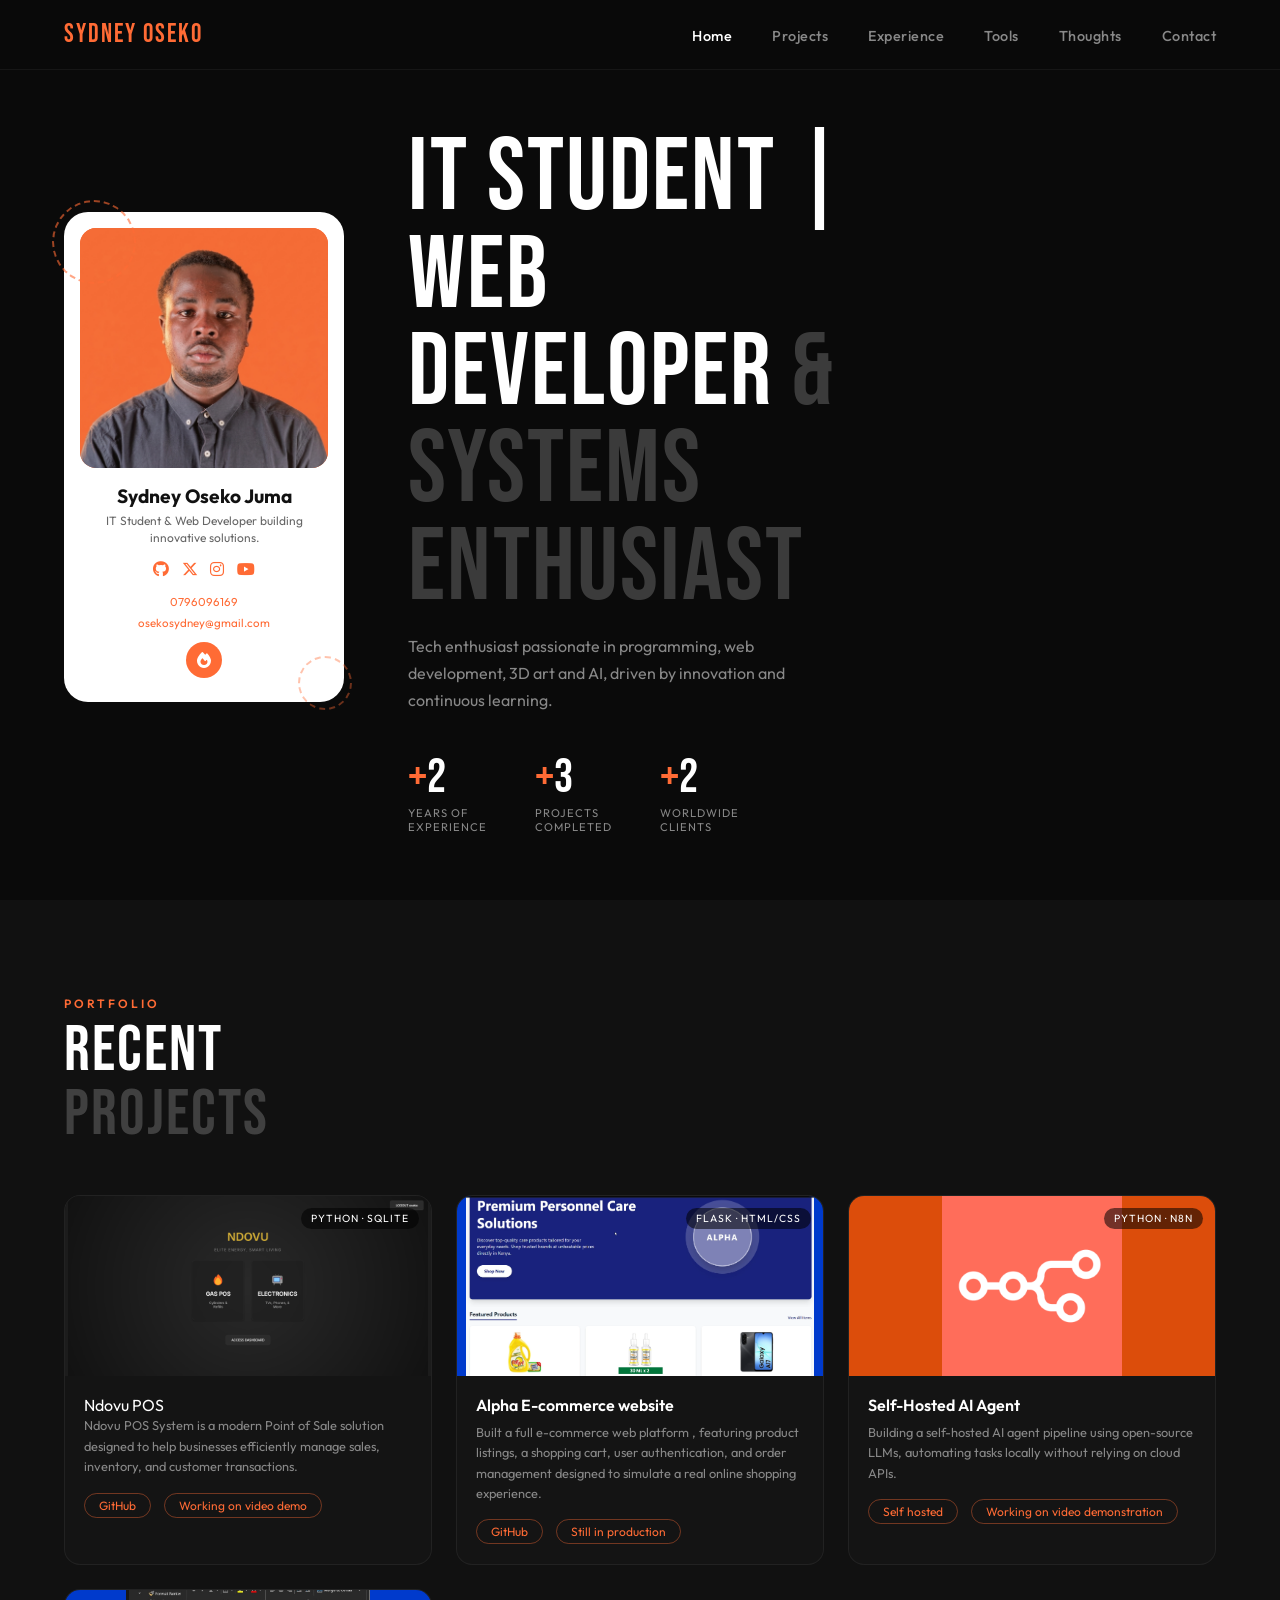
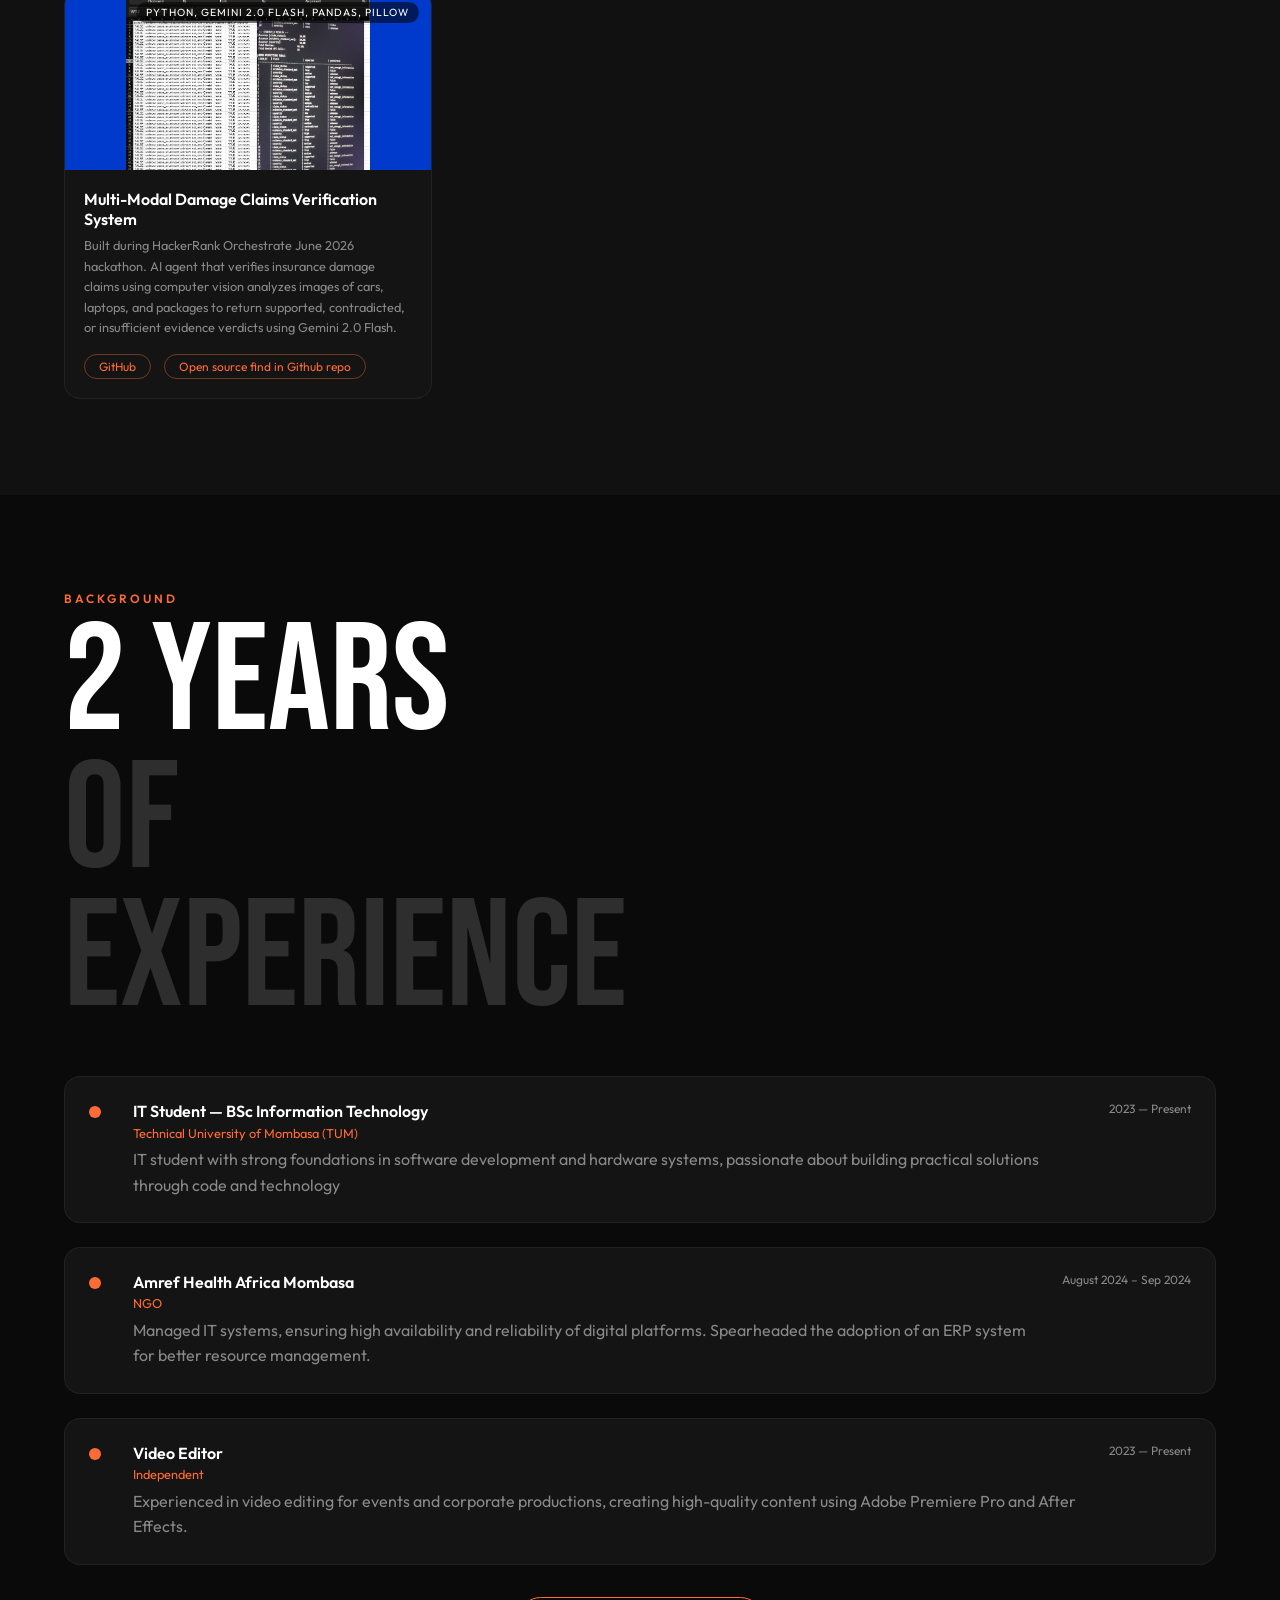
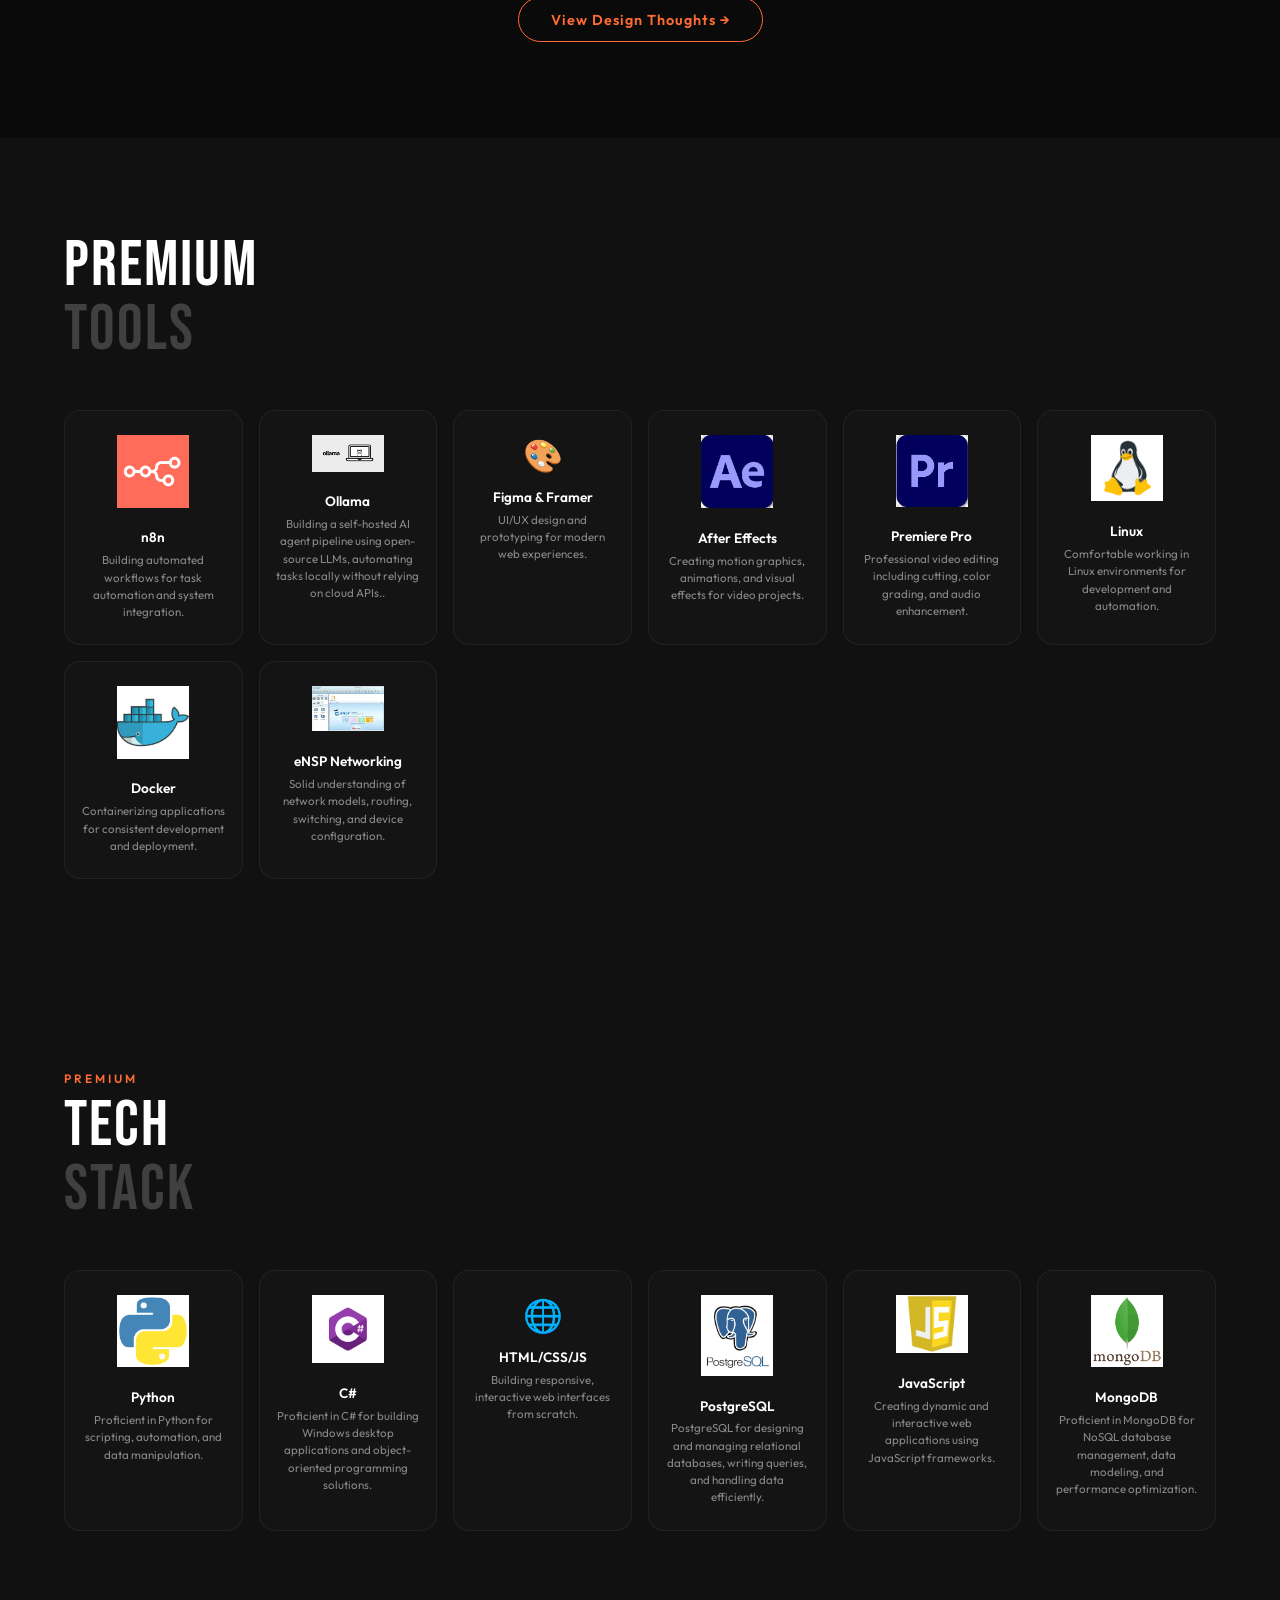
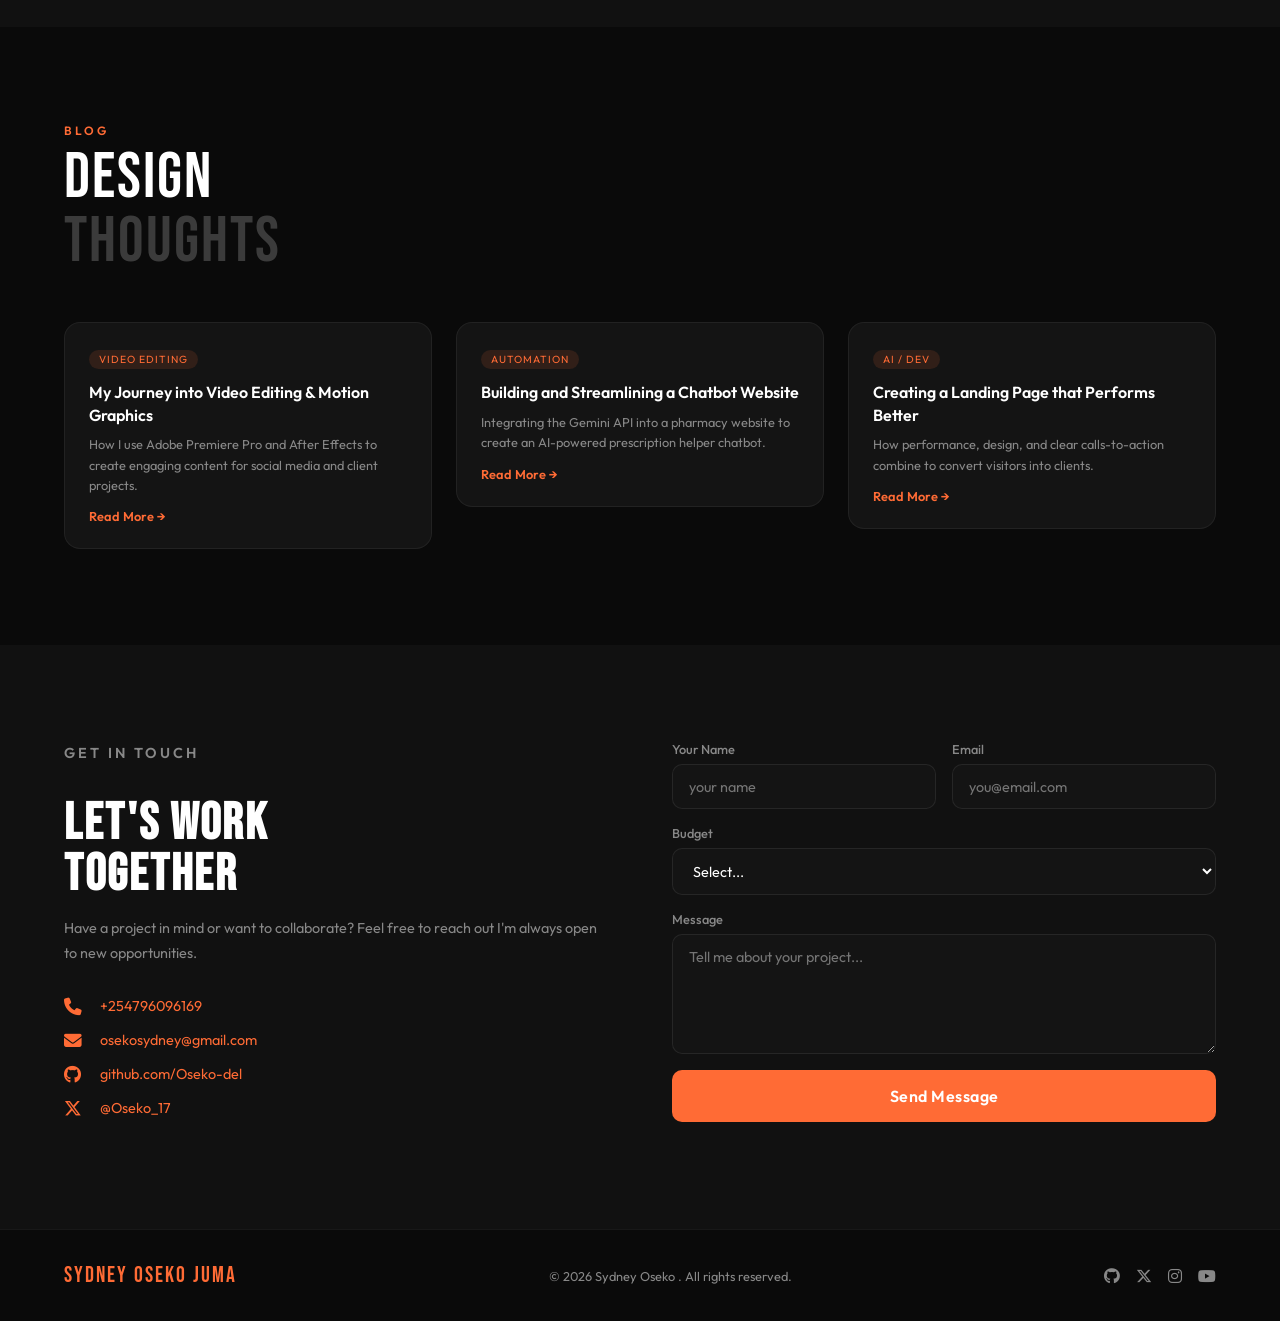
==== index.html @ 2fde111b "Add HackerRank project to portfolio" ====
<!DOCTYPE html>
<html lang="en">
<head>
<meta charset="UTF-8">
<meta name="viewport" content="width=device-width, initial-scale=1.0">
<title>Sydney Oseko Juma | IT Student & Web Developer</title>
<link href="https://fonts.googleapis.com/css2?family=Bebas+Neue&family=Outfit:wght@300;400;500;600;700;900&display=swap" rel="stylesheet">
<link rel="stylesheet" href="https://cdnjs.cloudflare.com/ajax/libs/font-awesome/6.5.0/css/all.min.css">
<link rel="stylesheet" href="style.css">
</head>
<body>

<!-- NAV -->
<nav>
  <a href="#home" class="nav-logo">Sydney Oseko</a>
  <ul class="nav-links">
    <li><a href="#home">Home</a></li>
    <li><a href="#projects">Projects</a></li>
    <li><a href="#experience">Experience</a></li>
    <li><a href="#tools">Tools</a></li>
    <li><a href="#thoughts">Thoughts</a></li>
    <li><a href="#contact">Contact</a></li>
  </ul>
  <div class="hamburger" onclick="openMenu()"><i class="fas fa-bars"></i></div>
</nav>

<!-- MOBILE MENU -->
<div class="mobile-menu" id="mobileMenu">
  <span class="mobile-close" onclick="closeMenu()"><i class="fas fa-times"></i></span>
  <a href="#home" onclick="closeMenu()">Home</a>
  <a href="#projects" onclick="closeMenu()">Projects</a>
  <a href="#experience" onclick="closeMenu()">Experience</a>
  <a href="#tools" onclick="closeMenu()">Tools</a>
  <a href="#thoughts" onclick="closeMenu()">Thoughts</a>
  <a href="#contact" onclick="closeMenu()">Contact</a>
</div>

<!-- HERO -->
<section id="home">
  <div class="hero-card">
    <div class="card-photo">
      <!-- were i added my photo -->
      <img src="sydney main.png" alt="Sydney Oseko Juma"
        onerror="this.style.display='none'; this.nextElementSibling.style.display='flex';">
      <div class="card-photo-placeholder" style="display:none;">
        <i class="fas fa-user"></i>
      </div>
    </div>
    <div class="card-info">
      <h3>Sydney Oseko Juma</h3>
      <p>IT Student & Web Developer building innovative solutions.</p>
      <div class="card-socials">
        <a href="https://github.com/Oseko-del" target="_blank" title="GitHub"><i class="fab fa-github"></i></a>
        <a href="https://x.com/Oseko_17" target="_blank" title="Twitter/X"><i class="fab fa-x-twitter"></i></a>
        <a href="https://www.instagram.com/oseko_17?igsh=eHN3bjQ2MDZmbGsz" target="_blank" title="Instagram"><i class="fab fa-instagram"></i></a>
        <a href="https://youtube.com/@yourusername" target="_blank" title="YouTube"><i class="fab fa-youtube"></i></a>
      </div>
      <div class="card-contact">
        <a href="tel:+254796096169">0796096169</a>
        <a href="mailto:osekosydney@gmail.com">osekosydney@gmail.com</a>
      </div>
      <div class="flame-badge"><i class="fas fa-fire"></i></div>
    </div>
  </div>

  <div class="hero-text">
    <div class="hero-title">
      IT Student |<br>
      Web<br>
      Developer <span class="dim">&</span><br>
      <span class="dim">Systems</span><br>
      <span class="dim">Enthusiast</span>
    </div>
    <p class="hero-subtitle">
      Tech enthusiast passionate in programming, web development, 3D art and AI, driven by innovation and continuous learning.
    </p>
    <div class="hero-stats">
      <div class="stat-item">
        <div class="num"><span>+</span>2</div>
        <div class="label">Years of<br>Experience</div>
      </div>
      <div class="stat-item">
        <div class="num"><span>+</span>3</div>
        <div class="label">Projects<br>Completed</div>
      </div>
      <div class="stat-item">
        <div class="num"><span>+</span>2</div>
        <div class="label">Worldwide<br>Clients</div>
      </div>
    </div>
  </div>
</section>

<!-- PROJECTS -->
<section id="projects">
  <div class="reveal">
    <p class="section-label">Portfolio</p>
    <div class="section-title">RECENT<br><span class="dim">PROJECTS</span></div>
  </div>
  <div class="projects-grid reveal">
    <div class="project-card">
      <div class="project-thumb">
        <div class="project-thumb-inner orange">
          <img src="ndovu.png" style="width:100%; height:100%; object-fit:contain;">
        </div>
        <span class="tag">Python · SQLite</span>
      </div>
      <div class="project-info"
        <h3>Ndovu POS</h3>
        <p>Ndovu POS System is a modern Point of Sale solution designed to help businesses efficiently manage sales, inventory, and customer transactions. </p>
        <div class="project-links">
          <a href="https://github.com/yourusername" target="_blank">GitHub </a>
          <a href="https://sydneyoseko.netlify.app" target="_blank"> Working on video demo</a>
          
        </div>
      </div>
    </div>
    <div class="project-card">
      <div class="project-thumb">
        <div class="project-thumb-inner green">
          <img src="Screenshot 2026-06-04 195622.png" style="width:100%; height:100%; object-fit:contain;">
        </div>
        <span class="tag">Flask · HTML/CSS</span>
      </div>
      <div class="project-info">
        <h3>Alpha E-commerce website</h3>
        <p>Built a full e-commerce web platform  , featuring product listings, a shopping cart, user authentication, and order management designed to simulate a real online shopping experience.</p>
        <div class="project-links">
          <a href="https://github.com/Oseko-del" target="_blank">GitHub</a>
          <a href="#">Still in production</a>
        </div>
      </div>
    </div>
    <div class="project-card">
      <div class="project-thumb">
        <div class="project-thumb-inner blue">
          <img src="Brand_n8n_v2-1.png" style="width:100%; height:100%; object-fit:contain;">
        </div>
        <span class="tag">Python · n8n</span>
      </div>
      <div class="project-info">
        <h3>Self-Hosted AI Agent</h3>
        <p>Building a self-hosted AI agent pipeline using open-source LLMs, automating tasks locally without relying on cloud APIs.</p>
        <div class="project-links">
          <a  target="_blank">Self hosted</a>
          <a href="#">Working on video demonstration</a>
        </div>
      </div>
    </div>
  
    <div class="project-card">
      <div class="project-thumb">
        <div class="project-thumb-inner green">
          <img src="HACHER RANK.jpeg" style="width:200%; height:150%; object-fit:contain;">
        </div>
        <span class="tag">Python, Gemini 2.0 Flash, Pandas, Pillow</span>
      </div>
      <div class="project-info">
        <h3>Multi-Modal Damage Claims Verification System</h3>
        <p>Built during HackerRank Orchestrate June 2026 hackathon. AI agent that verifies insurance damage claims using computer vision  analyzes images of cars, laptops, and packages to return supported, contradicted, or insufficient evidence verdicts using Gemini 2.0 Flash.</p>
        <div class="project-links">
          <a href="https://github.com/Oseko-del/damage-claims-verification" target="_blank">GitHub</a>
          <a href="https://github.com/Oseko-del/damage-claims-verification">Open source find in Github repo</a>
        </div>
      </div>
    </div>
  </div>
</section>

<!-- EXPERIENCE -->
<section id="experience">
  <div class="reveal">
    <p class="section-label">Background</p>
    <div class="exp-big">
      2 YEARS<br>
      <span class="dim">OF</span><br>
      <span class="dim">EXPERIENCE</span>
    </div>
  </div>
  <div class="exp-list reveal">
    <div class="exp-item">
      <div class="exp-dot"></div>
      <div class="exp-content">
        <h3>IT Student — BSc Information Technology</h3>
        <div class="company">Technical University of Mombasa (TUM)</div>
        <p> IT student with strong foundations in software development and hardware systems, passionate about building practical solutions through code and technology</p>
      </div>
      <div class="exp-date">2023 — Present</div>
    </div>
    <div class="exp-item">
      <div class="exp-dot"></div>
      <div class="exp-content">
        <h3>Amref Health Africa Mombasa</h3>
        <div class="company">NGO</div>
        <p>Managed IT systems, ensuring high availability and reliability of digital platforms. Spearheaded the adoption of an ERP system for better resource management.</p>
      </div>
      <div class="exp-date">August 2024 – Sep 2024</div>
    </div>
    <div class="exp-item">
      <div class="exp-dot"></div>
      <div class="exp-content">
        <h3> Video Editor</h3>
        <div class="company">Independent</div>
        <p>Experienced in video editing for events and corporate productions, creating high-quality content using Adobe Premiere Pro and After Effects.</p>
      </div>
      <div class="exp-date">2023 — Present</div>
    </div>
  </div>

  <!-- adding a  view design thought-->
<div style="text-align: center; margin-top: 2rem;">
  <a href="#thoughts" style="
    display: inline-block;
    border: 1px solid var(--orange);
    color: var(--orange);
    padding: 0.8rem 2rem;
    border-radius: 30px;
    text-decoration: none;
    font-size: 0.9rem;
    font-weight: 600;
    letter-spacing: 1px;
    transition: background 0.3s, color 0.3s;
  " onmouseover="this.style.background='#FF6B35'; this.style.color='white';"
     onmouseout="this.style.background='transparent'; this.style.color='#FF6B35';">
    View Design Thoughts →
  </a>
</div>
</section>

<!-- TOOLS -->
<section id="tools">
  <div class="reveal">
   
    <div class="section-title">PREMIUM<br><span class="dim">TOOLS</span></div>
  </div>
  <div class="tools-grid reveal">
    
    <div class="tool-card green">
      <span class="tool-icon">
        <img src="Brand_n8n_v2-1.png" style="width:50%; height:500%; object-fit:contain;">
      </span>
      <h4>n8n</h4>
      <p>Building automated workflows for task automation and system integration.</p>
    </div>

    <div class="tool-card green">
      <span class="tool-icon">
        <img src="Ollama-Logo-Image.jpg" style="width:50%; height:500%; object-fit:contain;">
      </span>
      <h4>Ollama</h4>
      <p>Building a self-hosted AI agent pipeline using open-source LLMs, automating tasks locally without relying on cloud APIs..</p>
    </div>
    
    <div class="tool-card green">
      <span class="tool-icon">🎨</span>
      <h4>Figma & Framer</h4>
      <p>UI/UX design and prototyping for modern web experiences.</p>
    </div>
    <div class="tool-card orange">
      <span class="tool-icon">
        <img src="adobe-after-effect-logo-icon-free-vector.jpg" style="width:50%; height:50%; object-fit:contain;">
      </span>
      <h4>After Effects</h4>
      <p>Creating motion graphics, animations, and visual effects for video projects.</p>
    </div>
    <div class="tool-card green">
      <span class="tool-icon">
        <img src="adobe-premier-pro-logo-icon-free-vector.jpg" style="width:50%; height:50%; object-fit:contain;">
      </span>
      <h4>Premiere Pro</h4>
      <p>Professional video editing including cutting, color grading, and audio enhancement.</p>
    </div>
    <div class="tool-card orange">
      <span class="tool-icon">
        <img src="linux.png" style="width:50%; height:50%; object-fit:contain;">
      </span>
      <h4>Linux</h4>
      <p>Comfortable working in Linux environments for development and automation.</p>
    </div>
    <div class="tool-card green">
      <span class="tool-icon">
        <img src="docker.jpg" style="width:50%; height:50%; object-fit:contain;">
      </span>
      <h4>Docker</h4>
      <p>Containerizing applications for consistent development and deployment.</p>
    </div>
    <div class="tool-card orange">
      <span class="tool-icon">
        <img src="images.jpg" style="width:50%; height:50%; object-fit:contain;">
      </span>
      <h4>eNSP Networking</h4>
      <p>Solid understanding of network models, routing, switching, and device configuration.</p>
    </div>
  </div>
</section>


<!--  tech stack -->
<section id="tools">
  <div class="reveal">
    <p class="section-label">PREMIUM</p>
    <div class="section-title">TECH<br><span class="dim">stack</span></div>
  </div>
  <div class="tools-grid reveal">
    <div class="tool-card orange">
      <span class="tool-icon">
        <img src="download.png" style="width:50%; height:50%; object-fit:contain;">
      </span>
      <h4>Python</h4>
      <p>Proficient in Python for scripting, automation, and data manipulation.</p>
    </div>
    <div class="tool-card green">
      <span class="tool-icon">
        <img src="c sharp.png" style="width:50%; height:500%; object-fit:contain;">
      </span>
      <h4>C#</h4>
      <p>Proficient in C# for building Windows desktop applications and object-oriented programming solutions.</p>
    </div>
    <div class="tool-card orange">
      <span class="tool-icon">🌐</span>
      <h4>HTML/CSS/JS</h4>
      <p>Building responsive, interactive web interfaces from scratch.</p>
    </div>
    <div class="tool-card green">
      <span class="tool-icon">
        <img src="images (1).png" style="width:50%; height:500%; object-fit:contain;">
      </span>
      <h4>PostgreSQL</h4>
      <p> PostgreSQL for designing and managing relational databases, writing  queries, and handling data efficiently.</p>
    </div>
    <div class="tool-card orange">
      <span class="tool-icon">
        <img src="javascript.png" style="width:50%; height:50%; object-fit:contain;">
      </span>
      <h4>JavaScript</h4>
      <p>Creating dynamic and interactive web applications using JavaScript frameworks.</p>
    </div>
   
    
    <div class="tool-card green">
      <span class="tool-icon">
        <img src="mongo icon.png" style="width:50%; height:50%; object-fit:contain;">
      </span>
      <h4>MongoDB</h4>  
      <p>Proficient in MongoDB for NoSQL database management, data modeling, and performance optimization.</p>
    </div>
   
  </div>
</section>

<!-- THOUGHTS -->

<section id="thoughts">
  <div class="reveal">
    <p class="section-label">Blog</p>
    <div class="section-title">DESIGN<br><span class="dim">THOUGHTS</span></div>
  </div>
  <div class="thoughts-grid reveal">
    <a href="blog-video-editing.html" style="text-decoration:none; color:inherit;">
      <div class="thought-card">
        <span class="thought-tag">Video Editing</span>
        <h3>My Journey into Video Editing & Motion Graphics</h3>
        <p>How I use Adobe Premiere Pro and After Effects to create engaging content for social media and client projects.</p>
      <span style="color:var(--orange); font-size:0.8rem; font-weight:600; margin-top:0.8rem; display:block;">Read More →</span>
      
      </div>
    </a>

    <a href="blog-chatbot.html" style="text-decoration:none; color:inherit;">
      <div class="thought-card">
        <span class="thought-tag">Automation</span>
        <h3>Building and Streamlining a Chatbot Website</h3>
        <p>Integrating the Gemini API into a pharmacy website to create an AI-powered prescription helper chatbot.</p>
      <span style="color:var(--orange); font-size:0.8rem; font-weight:600; margin-top:0.8rem; display:block;">Read More →</span>
      </div>
      
    </a>

    <a href="blog-landing-page.html" style="text-decoration:none; color:inherit;">
      <div class="thought-card">
        <span class="thought-tag">AI / Dev</span>
        <h3>Creating a Landing Page that Performs Better</h3>
        <p>How performance, design, and clear calls-to-action combine to convert visitors into clients.</p>
      <span style="color:var(--orange); font-size:0.8rem; font-weight:600; margin-top:0.8rem; display:block;">Read More →</span>
      </div>
    </a>
  </div>
</section>

<!-- CONTACT -->
<section id="contact">
  <div class="contact-wrap">
    <div class="contact-info reveal">
      <p class="section-label">Get in Touch</p>
      <h2>LET'S WORK<br>TOGETHER</h2>
      <p>Have a project in mind or want to collaborate? Feel free to reach out  I'm always open to new opportunities.</p>
      <div class="contact-detail">
        <i class="fas fa-phone"></i>
        <a href="tel:+254796096169">+254796096169</a>
      </div>
      <div class="contact-detail">
        <i class="fas fa-envelope"></i>
        <a href="mailto:osekosydney@gmail.com">osekosydney@gmail.com</a>
      </div>
      <div class="contact-detail">
        <i class="fab fa-github"></i>
        <a href="https://github.com/Oseko-del" target="_blank">github.com/Oseko-del</a>
      </div>
      <div class="contact-detail">
        <i class="fab fa-x-twitter"></i>
        <a href="https://x.com/Oseko_17" target="_blank">@Oseko_17</a>
      </div>
    </div>
    <div class="reveal">
      <!-- formspree connection-->
      <form class="contact-form" id="contactForm" action="https://formspree.io/f/meewenva" method="POST">
        <div class="form-row">
          <div class="form-group">
            <label>Your Name</label>
            <input type="text" name="name" placeholder="your name" required>
          </div>
          <div class="form-group">
            <label>Email</label>
            <input type="email" name="email" placeholder="you@email.com" required>
          </div>
        </div>
        <div class="form-group">
          <label>Budget</label>
          <select name="budget">
            <option value="">Select...</option>
            <option>Under $500</option>
            <option>$500 - $1,000</option>
            <option>$1,000 - $5,000</option>
            <option>$5,000+</option>
          </select>
        </div>
        <div class="form-group">
          <label>Message</label>
          <textarea name="message" placeholder="Tell me about your project..." required></textarea>
        </div>
        <button type="submit" class="btn-submit">Send Message</button>
        <div class="form-success" id="formSuccess">
          ✅ Message sent! I'll get back to you soon.
        </div>
      </form>
    </div>
  </div>
</section>

<!-- FOOTER -->
<footer>
  <div class="logo">Sydney Oseko juma</div>
  <p>© 2026 Sydney Oseko . All rights reserved.</p>
  <div class="foot-socials">
    <a href="https://github.com/Oseko-del" target="_blank"><i class="fab fa-github"></i></a>
    <a href="https://x.com/Oseko_17" target="_blank"><i class="fab fa-x-twitter"></i></a>
    <a href="https://www.instagram.com/oseko_17?igsh=eHN3bjQ2MDZmbGsz" target="_blank"><i class="fab fa-instagram"></i></a>
    <a href="https://youtube.com/@yourusername" target="_blank"><i class="fab fa-youtube"></i></a>
  </div>
</footer>

<script src="script.js"></script>
</body>
</html>
---- style.css ----
:root {
  --orange: #FF6B35;
  --green: #AAFF00;
  --dark: #0a0a0a;
  --dark2: #111111;
  --dark3: #1a1a1a;
  --white: #ffffff;
  --gray: #888888;
  --card-bg: #141414;
}

* { margin: 0; padding: 0; box-sizing: border-box; }
html { scroll-behavior: smooth; }
body {
  background: var(--dark);
  color: var(--white);
  font-family: 'Outfit', sans-serif;
  overflow-x: hidden;
}

/* NAV */
nav {
  position: fixed;
  top: 0; left: 0; right: 0;
  z-index: 100;
  display: flex;
  justify-content: space-between;
  align-items: center;
  padding: 1.2rem 4rem;
  background: rgba(10,10,10,0.85);
  backdrop-filter: blur(12px);
  border-bottom: 1px solid rgba(255,255,255,0.05);
}
.nav-logo {
  font-family: 'Bebas Neue', sans-serif;
  font-size: 1.6rem;
  color: var(--orange);
  letter-spacing: 2px;
  text-decoration: none;
}
.nav-links {
  display: flex;
  gap: 2.5rem;
  list-style: none;
}
.nav-links a {
  color: var(--gray);
  text-decoration: none;
  font-size: 0.9rem;
  font-weight: 500;
  letter-spacing: 0.5px;
  transition: color 0.3s;
  position: relative;
}
.nav-links a::after {
  content: '';
  position: absolute;
  bottom: -4px; left: 0;
  width: 0; height: 2px;
  background: var(--orange);
  transition: width 0.3s;
}
.nav-links a:hover { color: var(--white); }
.nav-links a:hover::after { width: 100%; }
.hamburger { display: none; cursor: pointer; color: var(--white); font-size: 1.5rem; }

/* HERO */
#home {
  min-height: 100vh;
  display: flex;
  align-items: center;
  padding: 8rem 4rem 4rem;
  gap: 4rem;
}
.hero-card {
  flex-shrink: 0;
  width: 280px;
  background: var(--white);
  border-radius: 24px;
  padding: 1rem;
  position: relative;
  opacity: 0;
  transform: translateY(30px);
  margin-top: -50px;
  animation: fadeUp 0.8s ease forwards, floatCard 4s ease-in-out 0.8s infinite;
}
@keyframes fadeUp {
  to { opacity: 1; transform: translateY(0); }
}
@keyframes floatCard {
  0%, 100% { transform: translateY(0px); }
  50% { transform: translateY(-12px); }
}
.hero-card::before {
  content: '';
  position: absolute;
  top: -12px; left: -12px;
  width: 80px; height: 80px;
  border: 2px dashed var(--orange);
  border-radius: 50%;
  opacity: 0.6;
}
.hero-card::after {
  content: '';
  position: absolute;
  bottom: -8px; right: -8px;
  width: 50px; height: 50px;
  border: 2px dashed var(--orange);
  border-radius: 50%;
  opacity: 0.4;
}
.card-photo {
  background: var(--orange);
  border-radius: 16px;
  height: 240px;
  overflow: hidden;
  display: flex;
  align-items: flex-end;
  justify-content: center;
}
.card-photo img {
  width: 100%;
  height: 100%;
  object-fit: cover;
  object-position: top;
}
.card-photo-placeholder {
  width: 100%;
  height: 100%;
  display: flex;
  align-items: center;
  justify-content: center;
  color: rgba(255,255,255,0.5);
  font-size: 4rem;
}
.card-info {
  padding: 1rem 0.5rem 0.5rem;
  text-align: center;
}
.card-info h3 {
  font-size: 1.2rem;
  font-weight: 700;
  color: #111;
  margin-bottom: 0.3rem;
}
.card-info p {
  font-size: 0.75rem;
  color: #666;
  margin-bottom: 0.8rem;
  line-height: 1.4;
}
.card-socials {
  display: flex;
  justify-content: center;
  gap: 0.8rem;
  margin-bottom: 0.8rem;
}
.card-socials a {
  color: var(--orange);
  font-size: 1rem;
  transition: transform 0.2s;
  text-decoration: none;
}
.card-socials a:hover { transform: scale(1.2); }
.card-contact {
  font-size: 0.72rem;
  color: var(--orange);
  line-height: 1.8;
}
.card-contact a {
  color: var(--orange);
  text-decoration: none;
  display: block;
}
.card-contact a:hover { text-decoration: underline; }
.flame-badge {
  width: 36px; height: 36px;
  background: var(--orange);
  border-radius: 50%;
  display: flex;
  align-items: center;
  justify-content: center;
  margin: 0.5rem auto 0;
  color: white;
  font-size: 1rem;
}

/* HERO TEXT */
.hero-text {
  flex: 1;
  opacity: 0;
  transform: translateX(30px);
  animation: fadeRight 0.8s ease 0.3s forwards;
}
@keyframes fadeRight {
  to { opacity: 1; transform: translateX(0); }
}
.hero-title {
  font-family: 'Bebas Neue', sans-serif;
  font-size: clamp(4rem, 8vw, 8rem);
  line-height: 0.95;
  letter-spacing: 2px;
  margin-bottom: 1rem;
}
.hero-title .dim { color: rgba(255,255,255,0.2); }
.hero-subtitle {
  color: var(--gray);
  font-size: 1rem;
  max-width: 420px;
  line-height: 1.7;
  margin-bottom: 2.5rem;
}
.hero-stats { display: flex; gap: 3rem; }
.stat-item .num {
  font-family: 'Bebas Neue', sans-serif;
  font-size: 3rem;
  color: var(--white);
  line-height: 1;
}
.stat-item .num span { color: var(--orange); }
.stat-item .label {
  font-size: 0.7rem;
  color: var(--gray);
  letter-spacing: 1px;
  text-transform: uppercase;
  margin-top: 0.2rem;
}

/* SECTION BASE */
section { padding: 6rem 4rem; }
.section-label {
  font-size: 0.75rem;
  letter-spacing: 3px;
  text-transform: uppercase;
  color: var(--orange);
  margin-bottom: 0.5rem;
  font-weight: 600;
}
.section-title {
  font-family: 'Bebas Neue', sans-serif;
  font-size: clamp(2.5rem, 5vw, 5rem);
  line-height: 1;
  letter-spacing: 2px;
  margin-bottom: 3rem;
}
.section-title .dim { color: rgba(255,255,255,0.2); }

/* PROJECTS */
#projects { background: var(--dark2); }
.projects-grid {
  display: grid;
  grid-template-columns: repeat(auto-fit, minmax(300px, 1fr));
  gap: 1.5rem;
}
.project-card {
  background: var(--card-bg);
  border-radius: 16px;
  overflow: hidden;
  border: 1px solid rgba(255,255,255,0.06);
  transition: transform 0.3s, border-color 0.3s;
  cursor: pointer;
}
.project-card:hover {
  transform: translateY(-6px);
  border-color: rgba(255,107,53,0.3);
}
.project-thumb {
  height: 180px;
  display: flex;
  align-items: center;
  justify-content: center;
  position: relative;
  overflow: hidden;
}
.project-thumb-inner {
  width: 100%;
  height: 100%;
  display: flex;
  align-items: center;
  justify-content: center;
  font-size: 3rem;
}
.project-thumb-inner.orange { background: #1c1c1c; }
.project-thumb-inner.green { background: #003acc; }
.project-thumb-inner.blue { background: #dc4d0b; }
.project-thumb .tag {
  position: absolute;
  top: 12px; right: 12px;
  background: rgba(0,0,0,0.55);
  color: var(--white);
  font-size: 0.65rem;
  padding: 4px 10px;
  border-radius: 20px;
  letter-spacing: 1px;
  text-transform: uppercase;
}
.project-info { padding: 1.2rem; }
.project-info h3 { font-size: 1rem; font-weight: 600; margin-bottom: 0.4rem; }
.project-info p { font-size: 0.8rem; color: var(--gray); line-height: 1.6; margin-bottom: 1rem; }
.project-links { display: flex; gap: 0.8rem; }
.project-links a {
  font-size: 0.75rem;
  color: var(--orange);
  text-decoration: none;
  border: 1px solid rgba(255,107,53,0.4);
  padding: 4px 14px;
  border-radius: 20px;
  transition: background 0.2s, color 0.2s;
}
.project-links a:hover { background: var(--orange); color: white; }

/* EXPERIENCE */
#experience { background: var(--dark); }
.exp-big {
  font-family: 'Bebas Neue', sans-serif;
  font-size: clamp(5rem, 12vw, 12rem);
  line-height: 0.9;
  margin-bottom: 3rem;
}
.exp-big .dim { color: rgba(255,255,255,0.15); }
.exp-list { display: flex; flex-direction: column; gap: 1.5rem; }
.exp-item {
  display: flex;
  gap: 2rem;
  padding: 1.5rem;
  background: var(--card-bg);
  border-radius: 16px;
  border: 1px solid rgba(255,255,255,0.06);
  transition: border-color 0.3s;
  align-items: flex-start;
}
.exp-item:hover { border-color: rgba(255,107,53,0.2); }
.exp-dot {
  width: 12px; height: 12px;
  background: var(--orange);
  border-radius: 50%;
  flex-shrink: 0;
  margin-top: 5px;
}
.exp-content h3 { font-size: 1rem; font-weight: 600; margin-bottom: 0.2rem; }
.exp-content .company { font-size: 0.8rem; color: var(--orange); margin-bottom: 0.4rem; }
.exp-content p { font-size: 1rem; color: var(--gray); line-height: 1.6; }
.exp-date {
  margin-left: auto;
  font-size: 0.75rem;
  color: var(--gray);
  white-space: nowrap;
  flex-shrink: 0;
}

/* TOOLS */
#tools { background: var(--dark2); }
.tools-grid {
  display: grid;
  grid-template-columns: repeat(auto-fit, minmax(160px, 1fr));
  gap: 1rem;
}
.tool-card {
  background: var(--card-bg);
  border-radius: 16px;
  padding: 1.5rem 1rem;
  text-align: center;
  border: 1px solid rgba(255,255,255,0.06);
  transition: transform 0.3s;
  cursor: default;
}
.tool-card:hover { transform: translateY(-4px); }

.tool-icon { font-size: 2rem; margin-bottom: 0.8rem; display: block; }
.tool-card h4 { font-size: 0.85rem; font-weight: 600; margin-bottom: 0.3rem; }
.tool-card p { font-size: 0.72rem; color: var(--gray); line-height: 1.5; }

/* THOUGHTS */
#thoughts { background: var(--dark); }
.thoughts-grid {
  display: grid;
  grid-template-columns: repeat(auto-fit, minmax(280px, 1fr));
  gap: 1.5rem;
}
.thought-card {
  background: var(--card-bg);
  border-radius: 16px;
  padding: 1.5rem;
  border: 1px solid rgba(255,255,255,0.06);
  transition: transform 0.3s;
}
.thought-card:hover { transform: translateY(-4px); }
.thought-tag {
  display: inline-block;
  background: rgba(255,107,53,0.12);
  color: var(--orange);
  font-size: 0.65rem;
  padding: 3px 10px;
  border-radius: 20px;
  letter-spacing: 1px;
  text-transform: uppercase;
  margin-bottom: 0.8rem;
}
.thought-card h3 { font-size: 1rem; font-weight: 600; margin-bottom: 0.5rem; line-height: 1.4; }
.thought-card p { font-size: 0.8rem; color: var(--gray); line-height: 1.6; }

/* CONTACT */
#contact { background: var(--dark2); }
.contact-wrap {
  display: grid;
  grid-template-columns: 1fr 1fr;
  gap: 4rem;
  align-items: start;
}
.contact-info h2 {
  font-family: 'Bebas Neue', sans-serif;
  font-size: clamp(2rem, 4vw, 3.5rem);
  line-height: 1;
  margin-bottom: 1rem;
  letter-spacing: 2px;
}
.contact-info p { color: var(--gray); font-size: 0.9rem; line-height: 1.7; margin-bottom: 2rem; }
.contact-detail {
  display: flex;
  align-items: center;
  gap: 1rem;
  margin-bottom: 1rem;
  color: var(--gray);
  font-size: 0.9rem;
}
.contact-detail i { color: var(--orange); font-size: 1.1rem; width: 20px; }
.contact-detail a { color: var(--orange); text-decoration: none; }
.contact-detail a:hover { text-decoration: underline; }
.contact-form { display: flex; flex-direction: column; gap: 1rem; }
.form-row { display: grid; grid-template-columns: 1fr 1fr; gap: 1rem; }
.form-group { display: flex; flex-direction: column; gap: 0.4rem; }
.form-group label { font-size: 0.8rem; color: var(--gray); font-weight: 500; }
.form-group input,
.form-group select,
.form-group textarea {
  background: var(--card-bg);
  border: 1px solid rgba(255,255,255,0.08);
  border-radius: 10px;
  padding: 0.8rem 1rem;
  color: var(--white);
  font-family: 'Outfit', sans-serif;
  font-size: 0.9rem;
  outline: none;
  transition: border-color 0.3s;
}
.form-group input:focus,
.form-group select:focus,
.form-group textarea:focus { border-color: var(--orange); }
.form-group select option { background: #1a1a1a; }
.form-group textarea { resize: vertical; min-height: 120px; }
.btn-submit {
  background: var(--orange);
  color: white;
  border: none;
  padding: 1rem 2rem;
  border-radius: 10px;
  font-family: 'Outfit', sans-serif;
  font-size: 1rem;
  font-weight: 600;
  cursor: pointer;
  transition: background 0.2s, transform 0.2s;
  letter-spacing: 0.5px;
}
.btn-submit:hover { background: #d45a25; transform: translateY(-2px); }
.btn-submit:active { transform: translateY(0); }
.form-success {
  display: none;
  background: rgba(10, 225, 10, 0.44);
  border: 1px solid rgba(122, 67, 3, 0.712);
  border-radius: 10px;
  padding: 1rem;
  color: var(--green);
  font-size: 0.9rem;
  text-align: center;
}

/* FOOTER */
footer {
  background: var(--dark);
  border-top: 1px solid rgba(255,255,255,0.06);
  padding: 2rem 4rem;
  display: flex;
  justify-content: space-between;
  align-items: center;
  flex-wrap: wrap;
  gap: 1rem;
}
footer .logo {
  font-family: 'Bebas Neue', sans-serif;
  font-size: 1.4rem;
  color: var(--orange);
  letter-spacing: 2px;
}
footer p { font-size: 0.8rem; color: var(--gray); }
footer .foot-socials { display: flex; gap: 1rem; }
footer .foot-socials a {
  color: var(--gray);
  font-size: 1rem;
  text-decoration: none;
  transition: color 0.2s;
}
footer .foot-socials a:hover { color: var(--orange); }

/* SCROLL REVEAL */
.reveal {
  opacity: 0;
  transform: translateY(30px);
  transition: opacity 0.7s ease, transform 0.7s ease;
}
.reveal.visible { opacity: 1; transform: translateY(0); }

/* MOBILE MENU */
.mobile-menu {
  display: none;
  position: fixed;
  inset: 0;
  background: rgba(10,10,10,0.98);
  z-index: 99;
  flex-direction: column;
  align-items: center;
  justify-content: center;
  gap: 2rem;
}
.mobile-menu.open { display: flex; }
.mobile-menu a {
  font-family: 'Bebas Neue', sans-serif;
  font-size: 2.5rem;
  color: var(--white);
  text-decoration: none;
  letter-spacing: 3px;
  transition: color 0.2s;
}
.mobile-menu a:hover { color: var(--orange); }
.mobile-close {
  position: absolute;
  top: 1.5rem; right: 2rem;
  font-size: 1.8rem;
  color: var(--white);
  cursor: pointer;
}

/* RESPONSIVE */
@media (max-width: 900px) {
  nav { padding: 1rem 2rem; }
  .nav-links { display: none; }
  .hamburger { display: block; }
  #home { flex-direction: column; padding: 7rem 2rem 4rem; text-align: center; }
  .hero-card { width: 240px; }
  .hero-stats { justify-content: center; }
  section { padding: 4rem 2rem; }
  .contact-wrap { grid-template-columns: 1fr; gap: 2rem; }
  .form-row { grid-template-columns: 1fr; }
  footer { padding: 1.5rem 2rem; flex-direction: column; text-align: center; }
}
@media (max-width: 600px) {
  .hero-title { font-size: 3.5rem; }
  .exp-big { font-size: 5rem; }
  .hero-stats { gap: 1.5rem; }
}

a .thought-card {
  display: block;
  text-decoration: none;
  color: inherit;
}

a:focus .thought-card,
a:visited .thought-card {
  outline: none;
  border-color: rgba(255,255,255,0.06);
}

.thoughts-grid a { outline: none; }
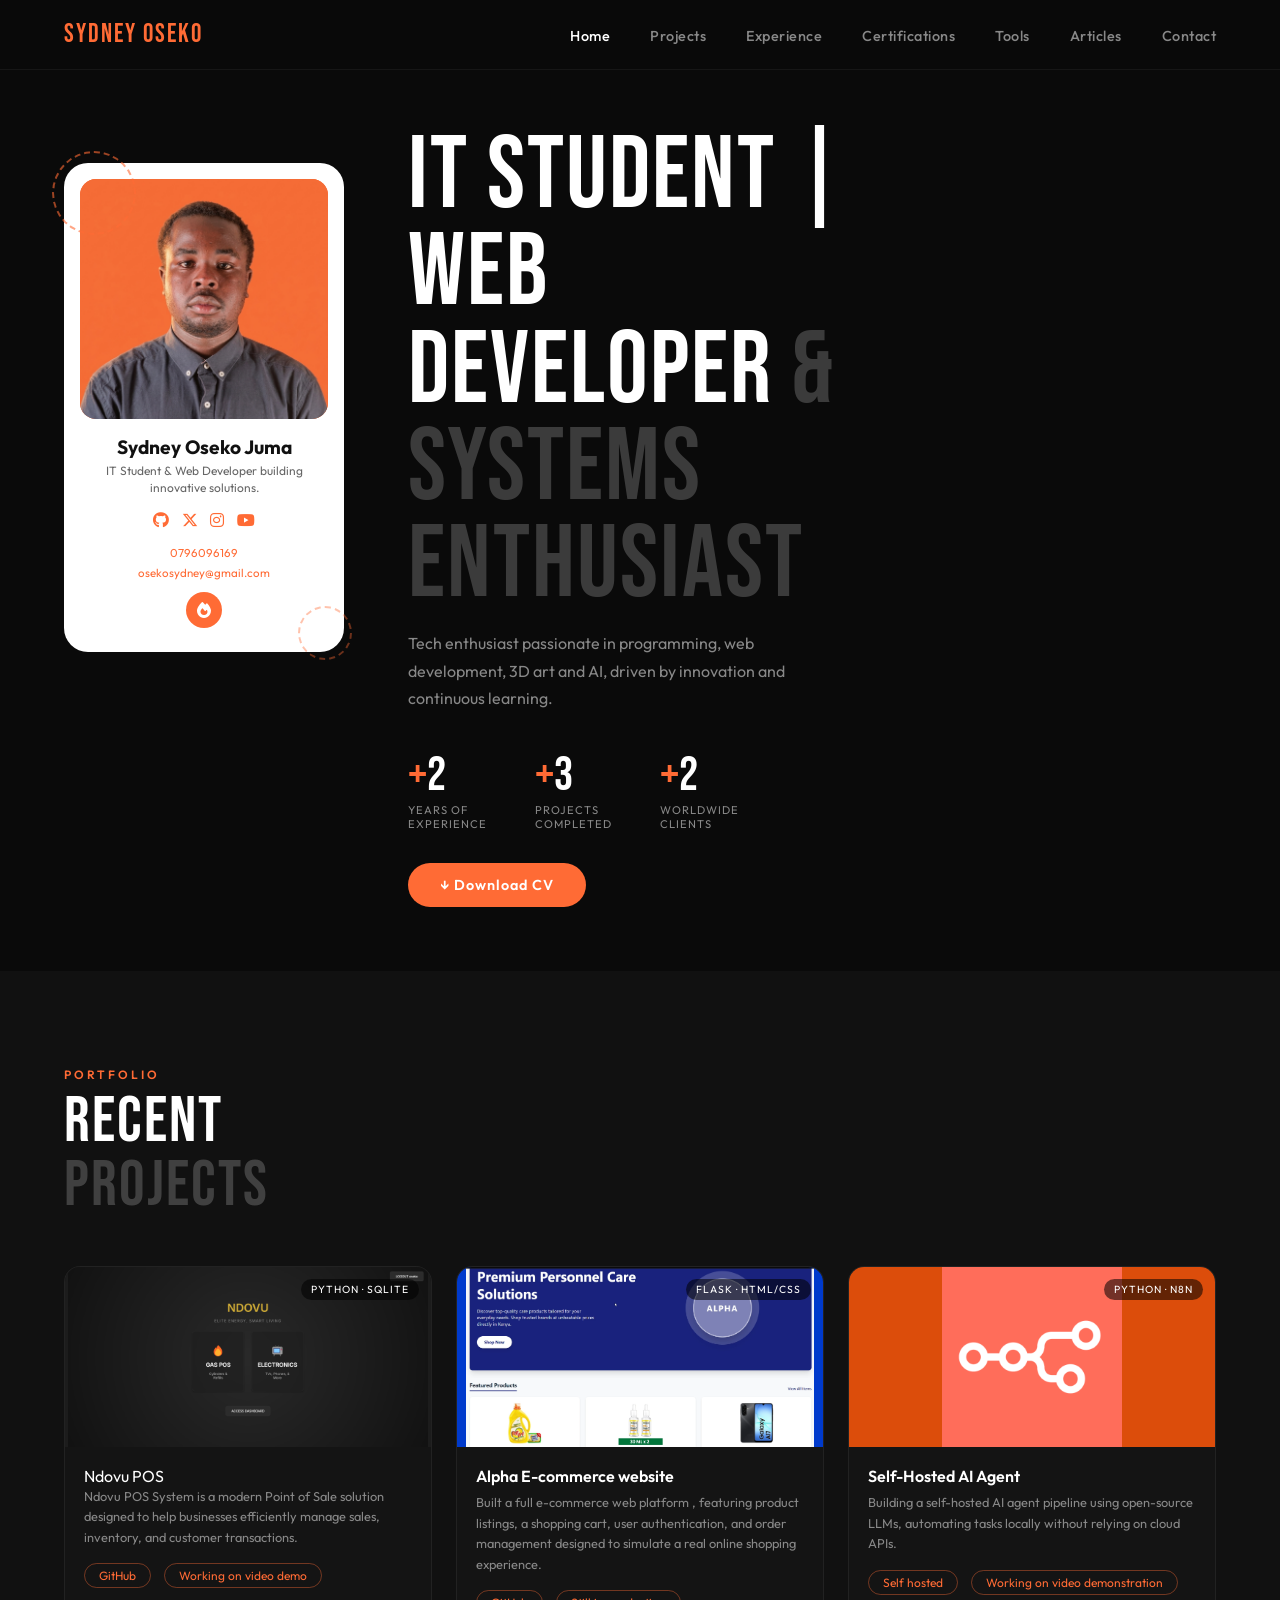
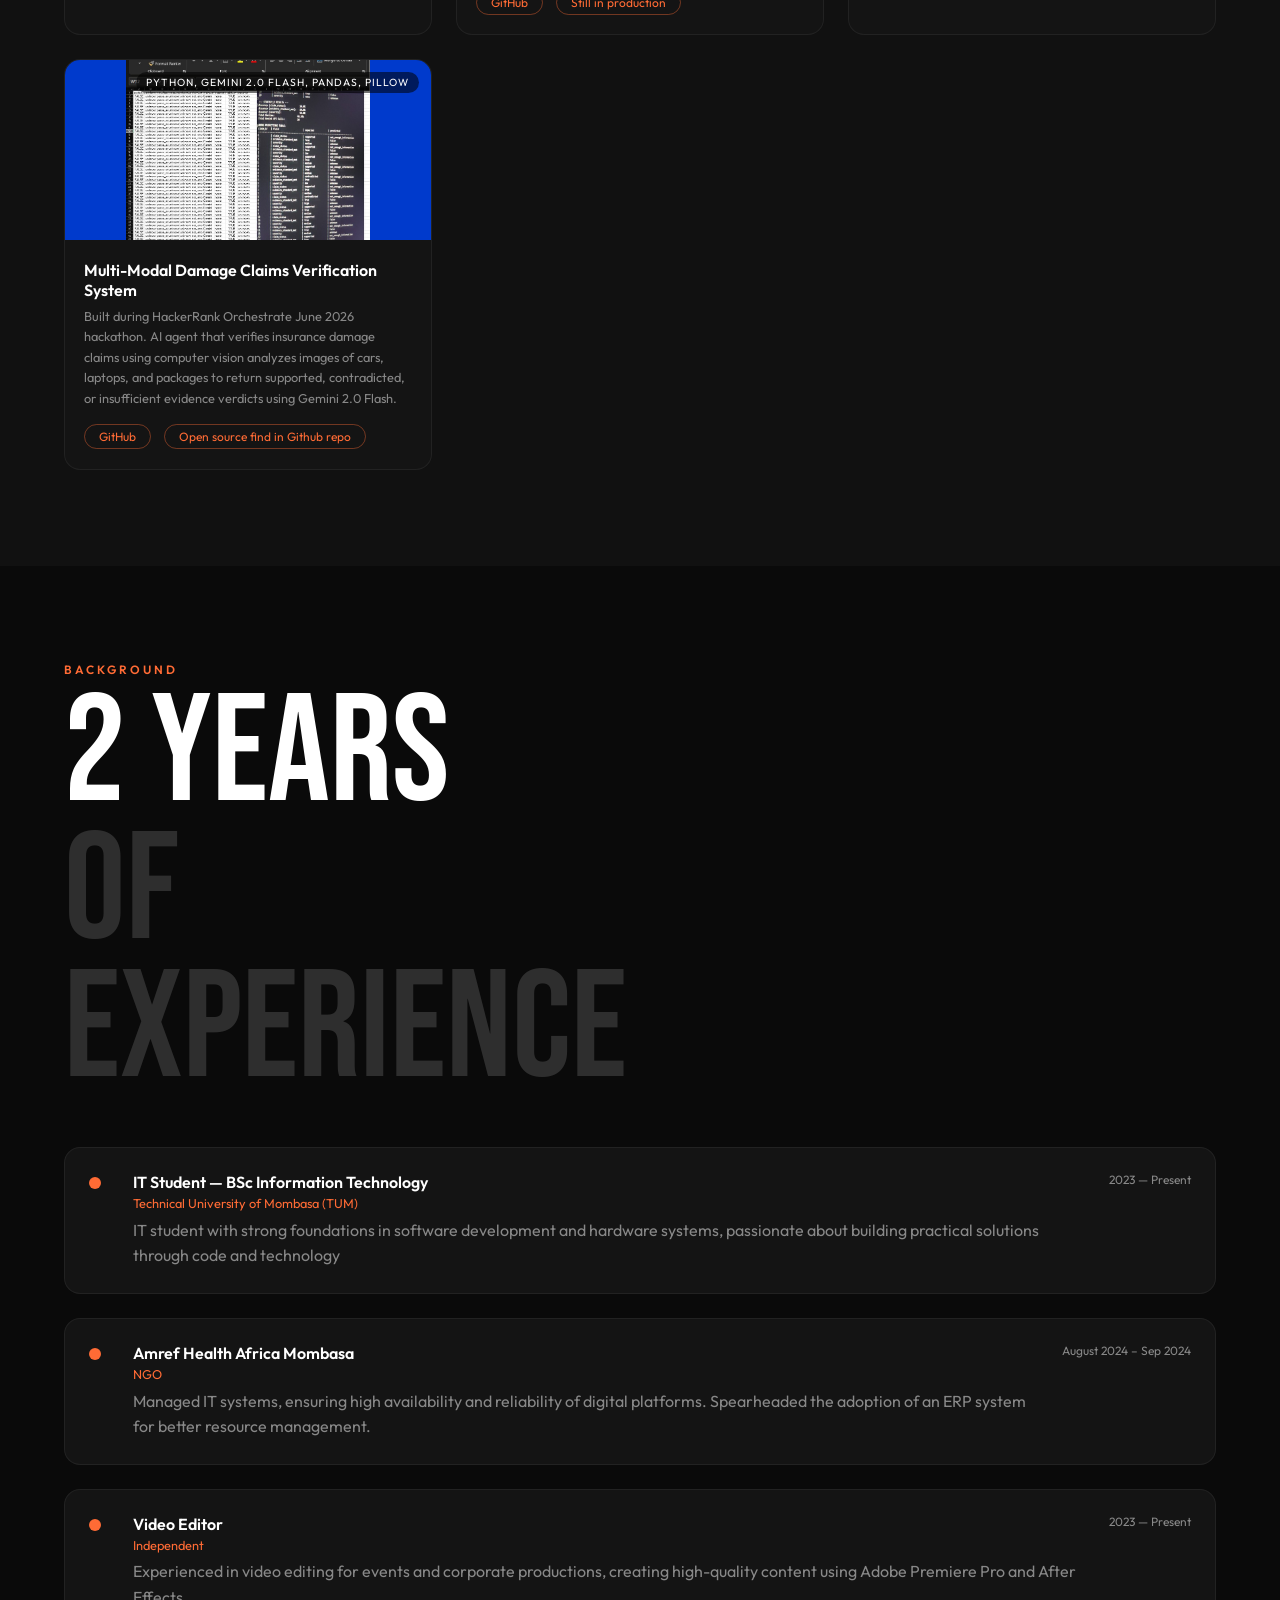
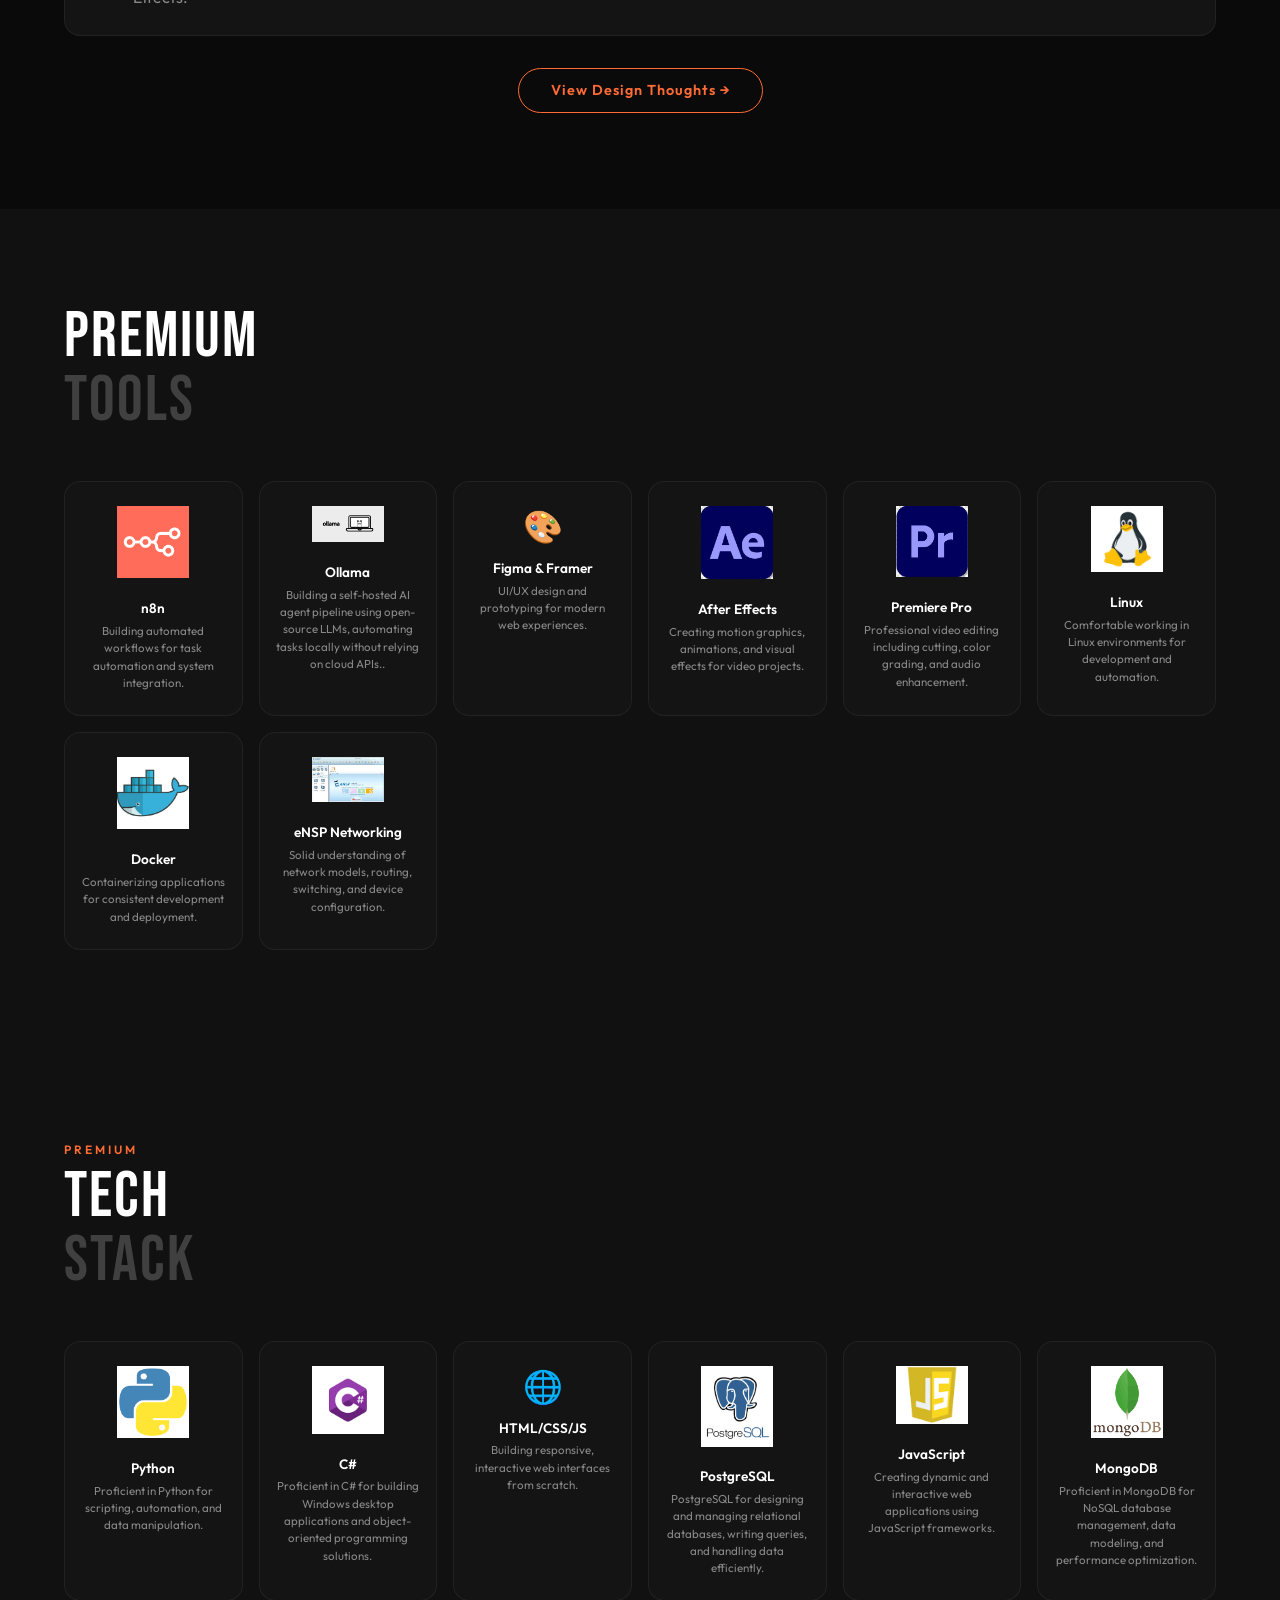
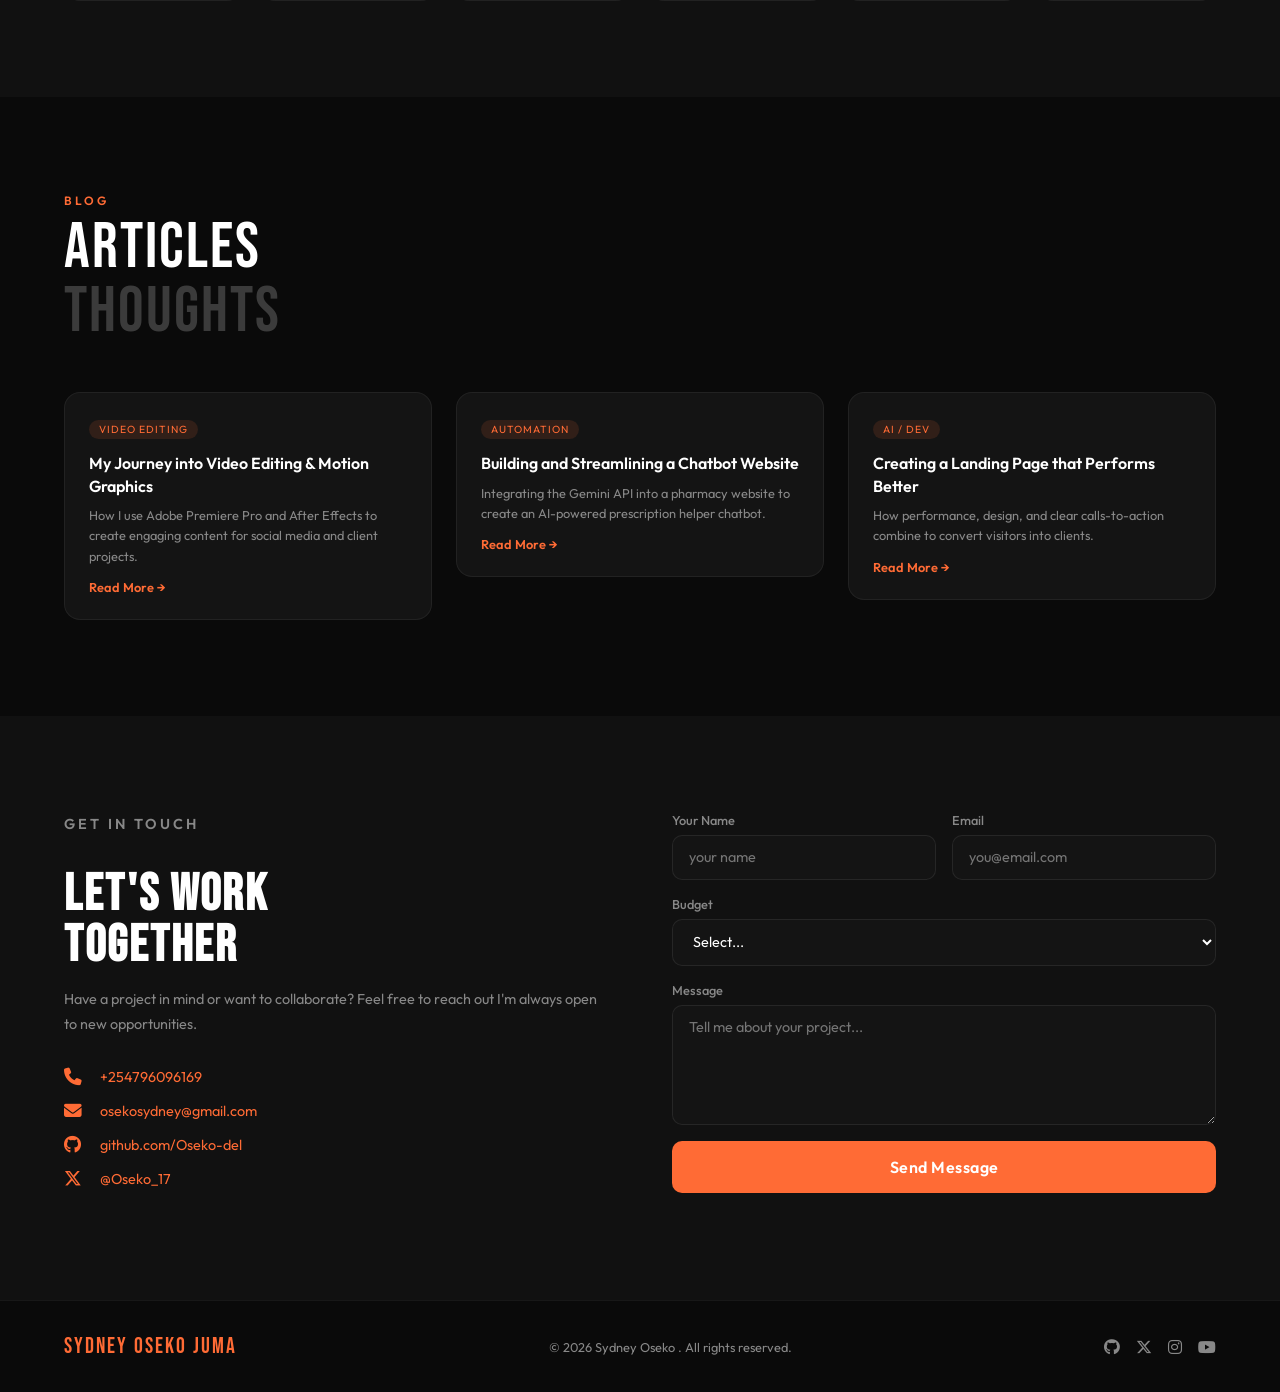
==== commit 143d15d8: "improved mobile ressponsiveness and added my CV" ====
--- a/index.html
+++ b/index.html
@@ -17,8 +17,9 @@
     <li><a href="#home">Home</a></li>
     <li><a href="#projects">Projects</a></li>
     <li><a href="#experience">Experience</a></li>
+    <li><a href="#certifications">Certifications</a></li>
     <li><a href="#tools">Tools</a></li>
-    <li><a href="#thoughts">Thoughts</a></li>
+    <li><a href="#thoughts">Articles</a></li>
     <li><a href="#contact">Contact</a></li>
   </ul>
   <div class="hamburger" onclick="openMenu()"><i class="fas fa-bars"></i></div>
@@ -30,8 +31,9 @@
   <a href="#home" onclick="closeMenu()">Home</a>
   <a href="#projects" onclick="closeMenu()">Projects</a>
   <a href="#experience" onclick="closeMenu()">Experience</a>
+   <a href="#certifications" onclick="closeMenu()">Certifications</a>
   <a href="#tools" onclick="closeMenu()">Tools</a>
-  <a href="#thoughts" onclick="closeMenu()">Thoughts</a>
+  <a href="#thoughts" onclick="closeMenu()">Articles</a>
   <a href="#contact" onclick="closeMenu()">Contact</a>
 </div>
 
@@ -88,8 +90,26 @@
         <div class="label">Worldwide<br>Clients</div>
       </div>
     </div>
-  </div>
-</section>
+    <!-- ADDING MY CV -->
+<a href="Sydney-oseko-Cv-Resume main.pdf" download style="
+  display: inline-block;
+  margin-top: 2rem;
+  background: var(--orange);
+  color: white;
+  padding: 0.8rem 2rem;
+  border-radius: 30px;
+  text-decoration: none;
+  font-size: 0.9rem;
+  font-weight: 600;
+  letter-spacing: 1px;
+  transition: background 0.3s, transform 0.3s;
+" onmouseover="this.style.background='#d45a25'; this.style.transform='scale(1.05)';"
+   onmouseout="this.style.background='#FF6B35'; this.style.transform='scale(1)';">
+  ↓ Download CV
+</a>
+  </div>
+</section>
+
 
 <!-- PROJECTS -->
 <section id="projects">
@@ -353,7 +373,7 @@
 <section id="thoughts">
   <div class="reveal">
     <p class="section-label">Blog</p>
-    <div class="section-title">DESIGN<br><span class="dim">THOUGHTS</span></div>
+    <div class="section-title">Articles<br><span class="dim">THOUGHTS</span></div>
   </div>
   <div class="thoughts-grid reveal">
     <a href="blog-video-editing.html" style="text-decoration:none; color:inherit;">
@@ -386,6 +406,7 @@
     </a>
   </div>
 </section>
+
 
 <!-- CONTACT -->
 <section id="contact">
@@ -460,5 +481,29 @@
 </footer>
 
 <script src="script.js"></script>
+<!-- BACK TO TOP -->
+<button id="backToTop" onclick="window.scrollTo({top:0, behavior:'smooth'})" style="
+  position: fixed;
+  bottom: 2rem;
+  left: 50%;
+  transform: translateX(-50%);
+  width: 40px;
+  height: 40px;
+  background: var(--orange);
+  color: white;
+  border: none;
+  border-radius: 50%;
+  font-size: 1.2rem;
+  cursor: pointer;
+  display: none;
+  align-items: center;
+  justify-content: center;
+  z-index: 999;
+  opacity: 0.5;
+  transition: transform 0.2s, opacity 0.2s;
+" onmouseover="this.style.opacity='1'"
+   onmouseout="this.style.opacity='0.5'">
+  ↑
+</button>
 </body>
 </html>
--- a/style.css
+++ b/style.css
@@ -81,7 +81,7 @@
   position: relative;
   opacity: 0;
   transform: translateY(30px);
-  margin-top: -50px;
+  margin-top: -220px;
   animation: fadeUp 0.8s ease forwards, floatCard 4s ease-in-out 0.8s infinite;
 }
 @keyframes fadeUp {
@@ -513,14 +513,40 @@
 .mobile-menu {
   display: none;
   position: fixed;
-  inset: 0;
-  background: rgba(10,10,10,0.98);
+  top: 60px;
+  right: 0;
+  left: auto;
+  width: 200px;
+  background: rgba(17,17,17,0.85);
+  backdrop-filter: blur(10px);
   z-index: 99;
   flex-direction: column;
-  align-items: center;
-  justify-content: center;
-  gap: 2rem;
-}
+  align-items: flex-start;
+  justify-content: flex-start;
+  gap: 0;
+  border-radius: 0 0 0 16px;
+  border-left: 1px solid rgba(255,255,255,0.06);
+  border-bottom: 1px solid rgba(255,255,255,0.06);
+  padding: 0.3rem 0;
+}
+.mobile-menu a {
+  font-family: 'Outfit', sans-serif;
+  font-size: 0.75rem;
+  font-weight: 400;
+  text-transform: none;
+  letter-spacing: 0
+  color: var(--gray);
+  text-decoration: none;
+  letter-spacing: 0.2px;
+  padding: 0.5rem 1rem;
+  width: 50%;
+  transition: color 0.2s, background 0.2s;
+}
+.mobile-menu a:hover {
+  color: var(--white);
+  background: rgba(255,255,255,0.05);
+}
+.mobile-close { display: none; }
 .mobile-menu.open { display: flex; }
 .mobile-menu a {
   font-family: 'Bebas Neue', sans-serif;
@@ -541,11 +567,23 @@
 
 /* RESPONSIVE */
 @media (max-width: 900px) {
+  .exp-item {
+  flex-direction: column;
+  gap: 0.5rem;
+}
+
+.exp-date {
+  margin-left: 0;
+}
+
+.exp-content p {
+  font-size: 0.82rem;
+}
   nav { padding: 1rem 2rem; }
   .nav-links { display: none; }
   .hamburger { display: block; }
   #home { flex-direction: column; padding: 7rem 2rem 4rem; text-align: center; }
-  .hero-card { width: 240px; }
+  .hero-card { width: 240px; margin-top: 0; }
   .hero-stats { justify-content: center; }
   section { padding: 4rem 2rem; }
   .contact-wrap { grid-template-columns: 1fr; gap: 2rem; }
@@ -570,4 +608,5 @@
   border-color: rgba(255,255,255,0.06);
 }
 
-.thoughts-grid a { outline: none; }+.thoughts-grid a { outline: none; }
+
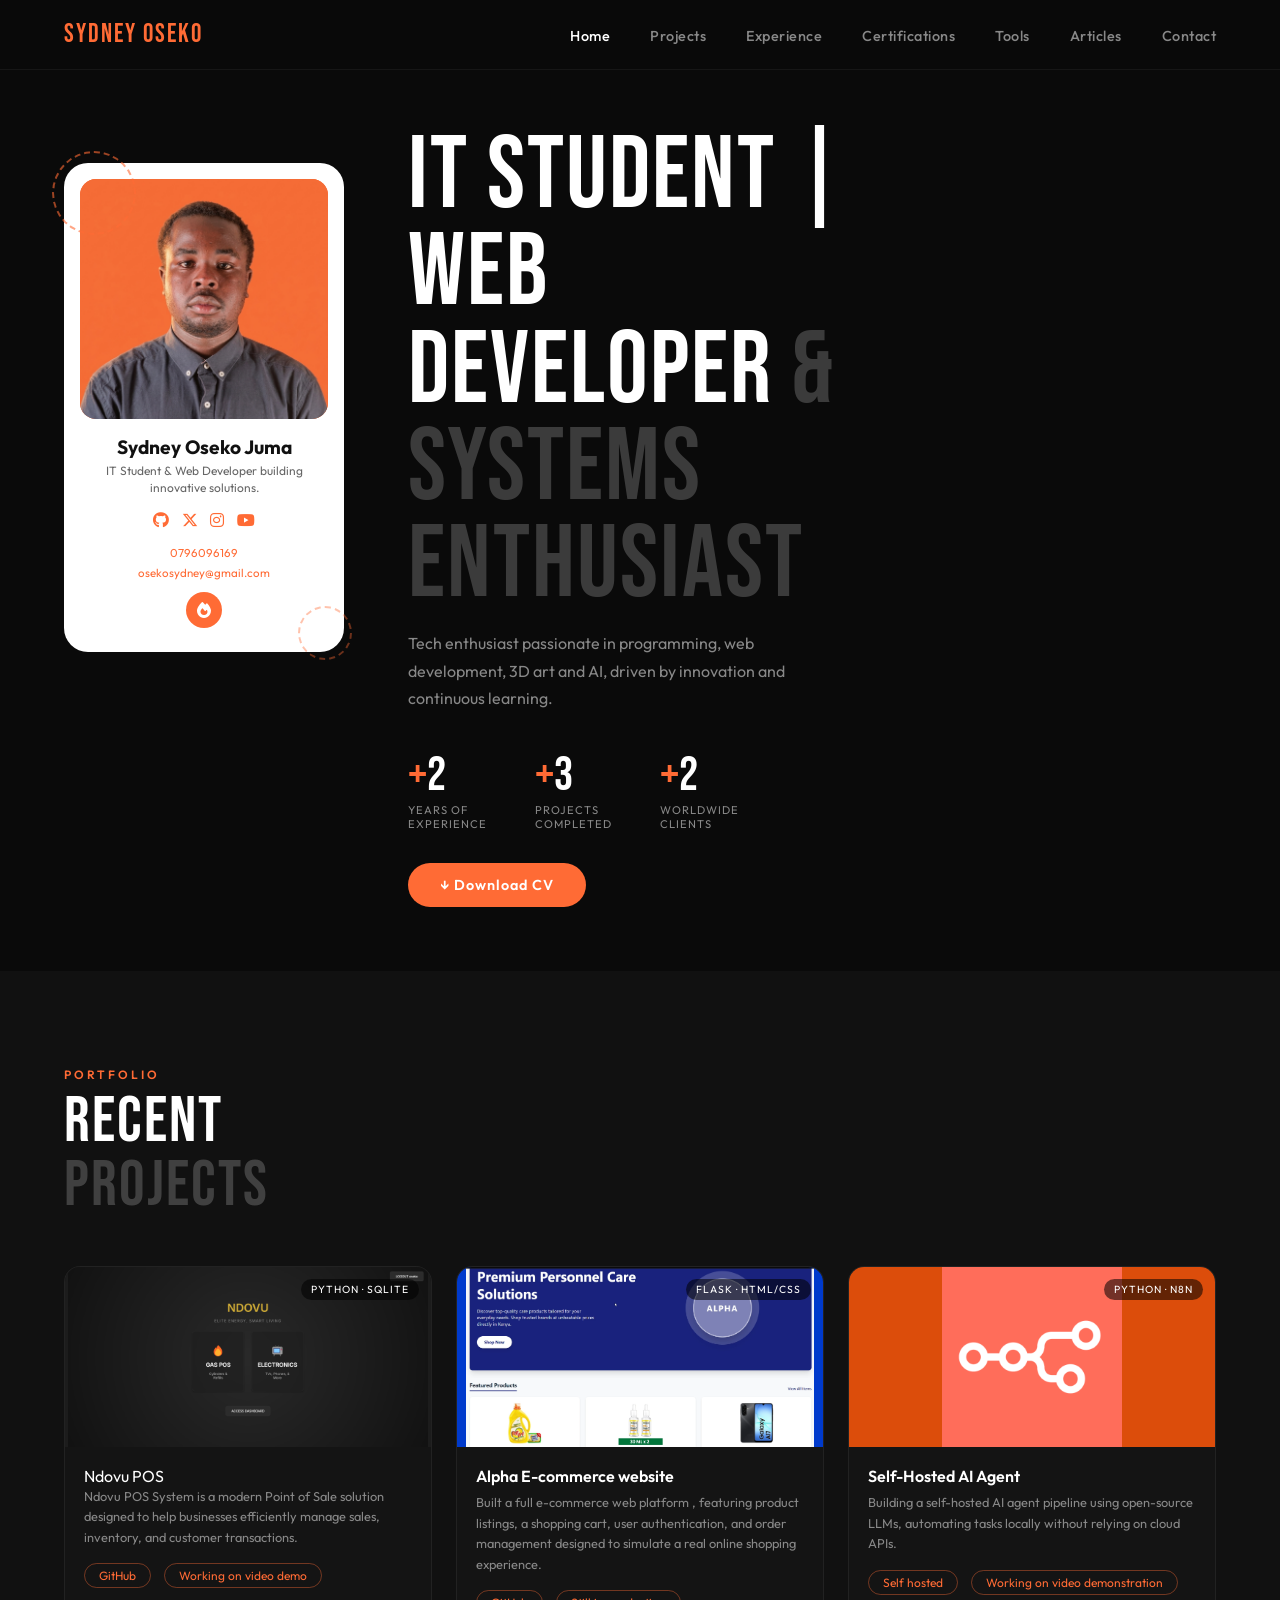
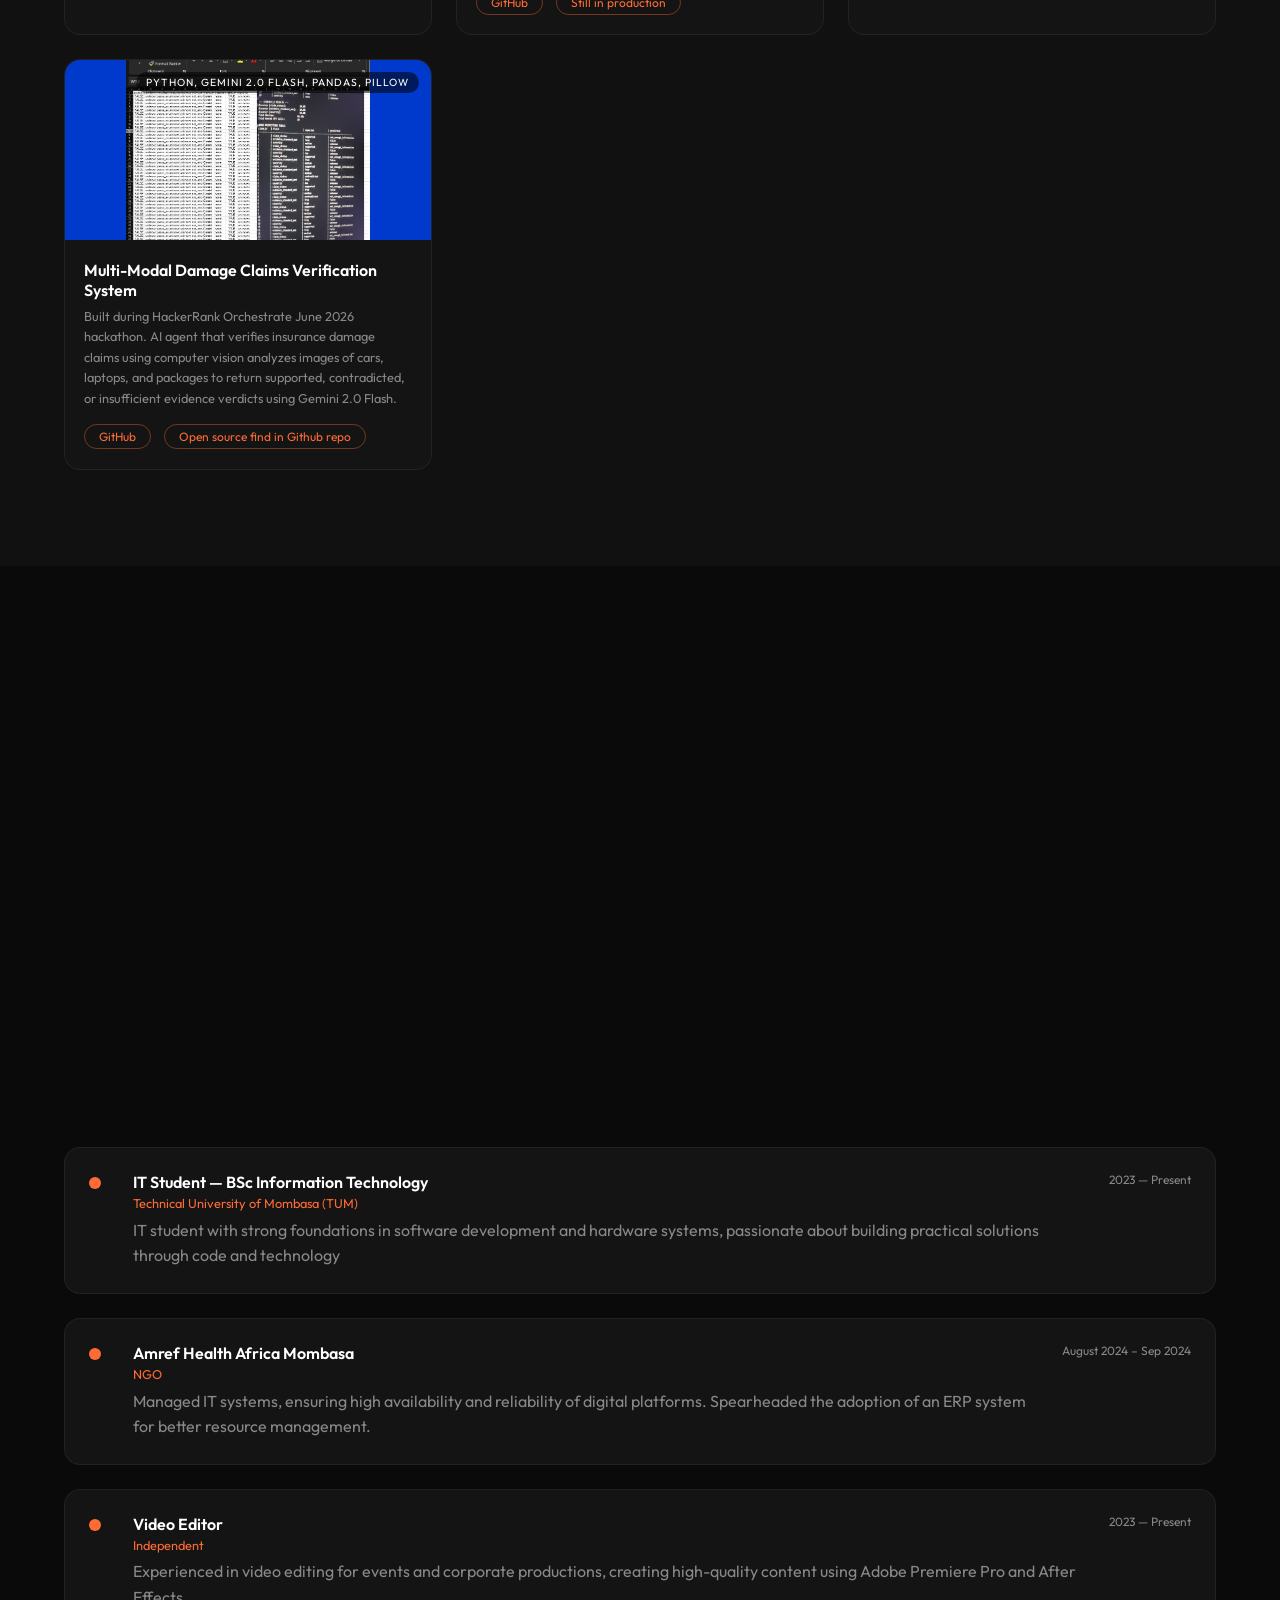
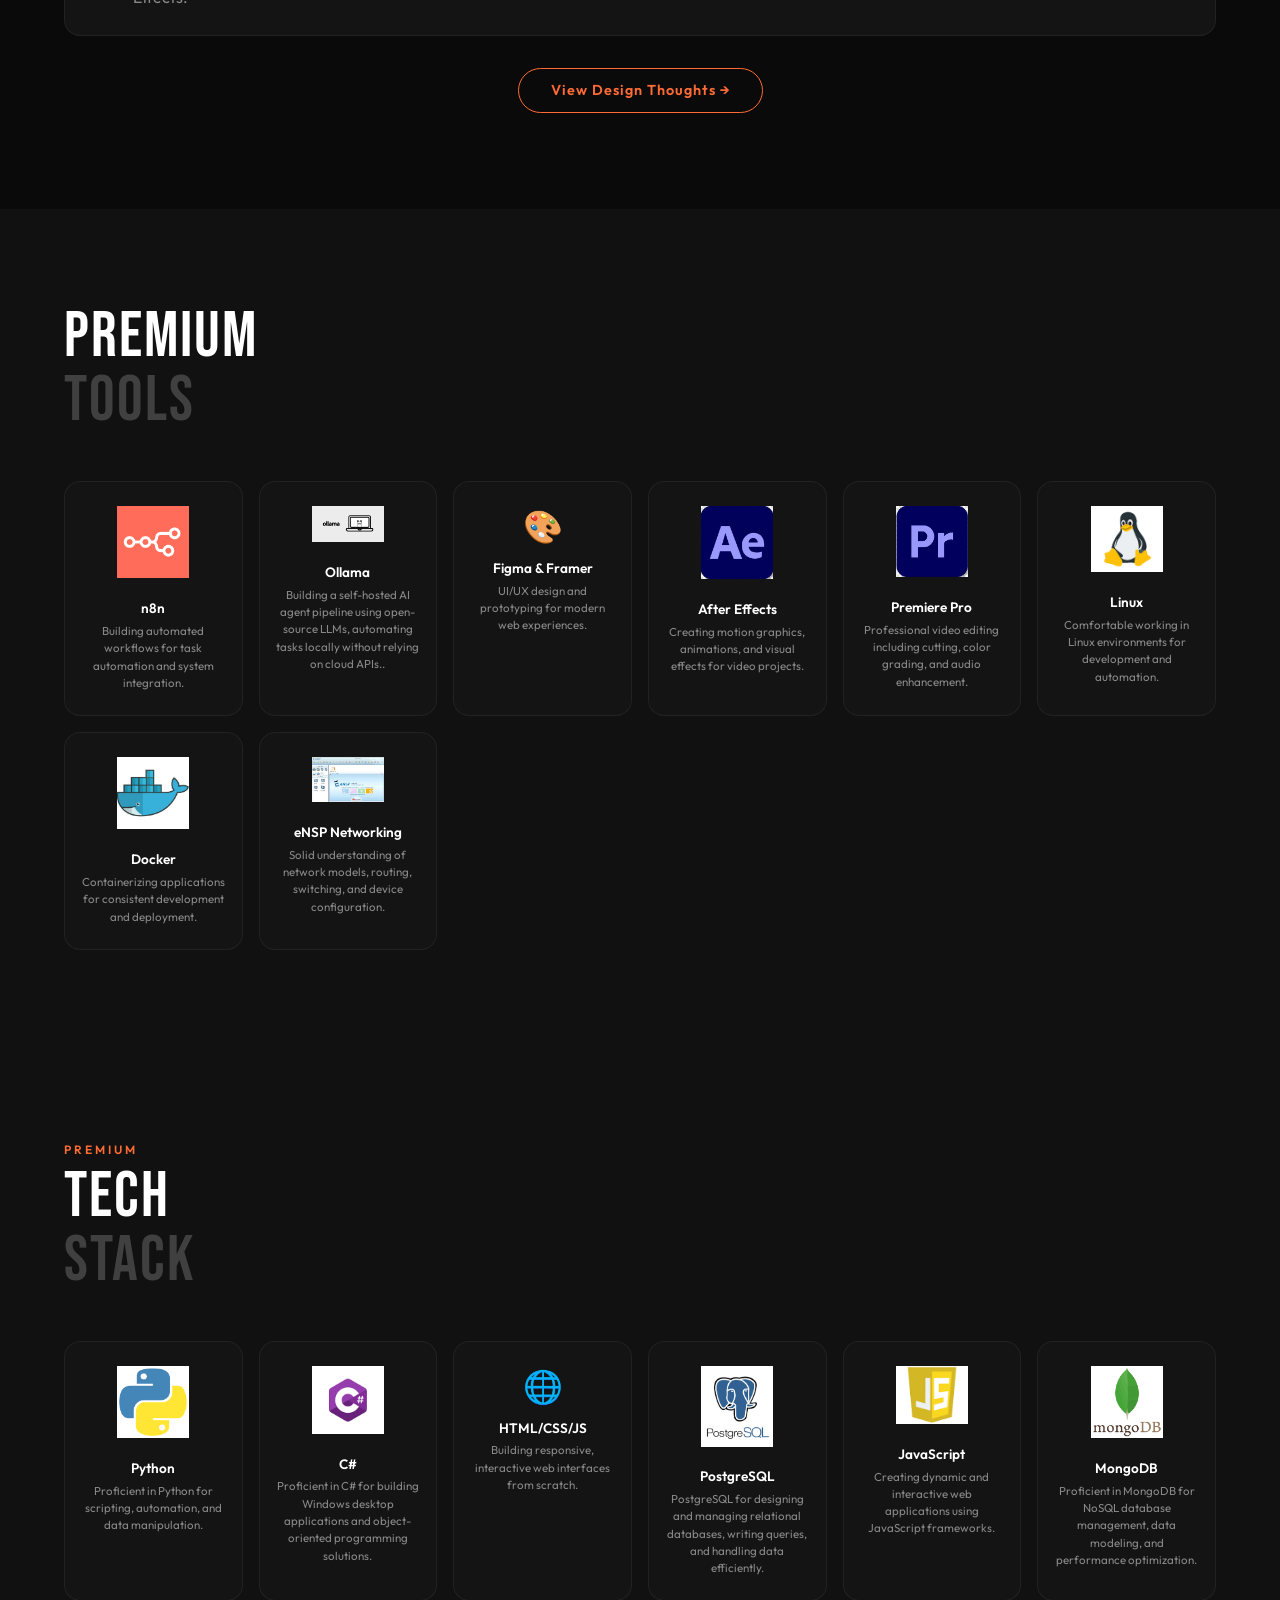
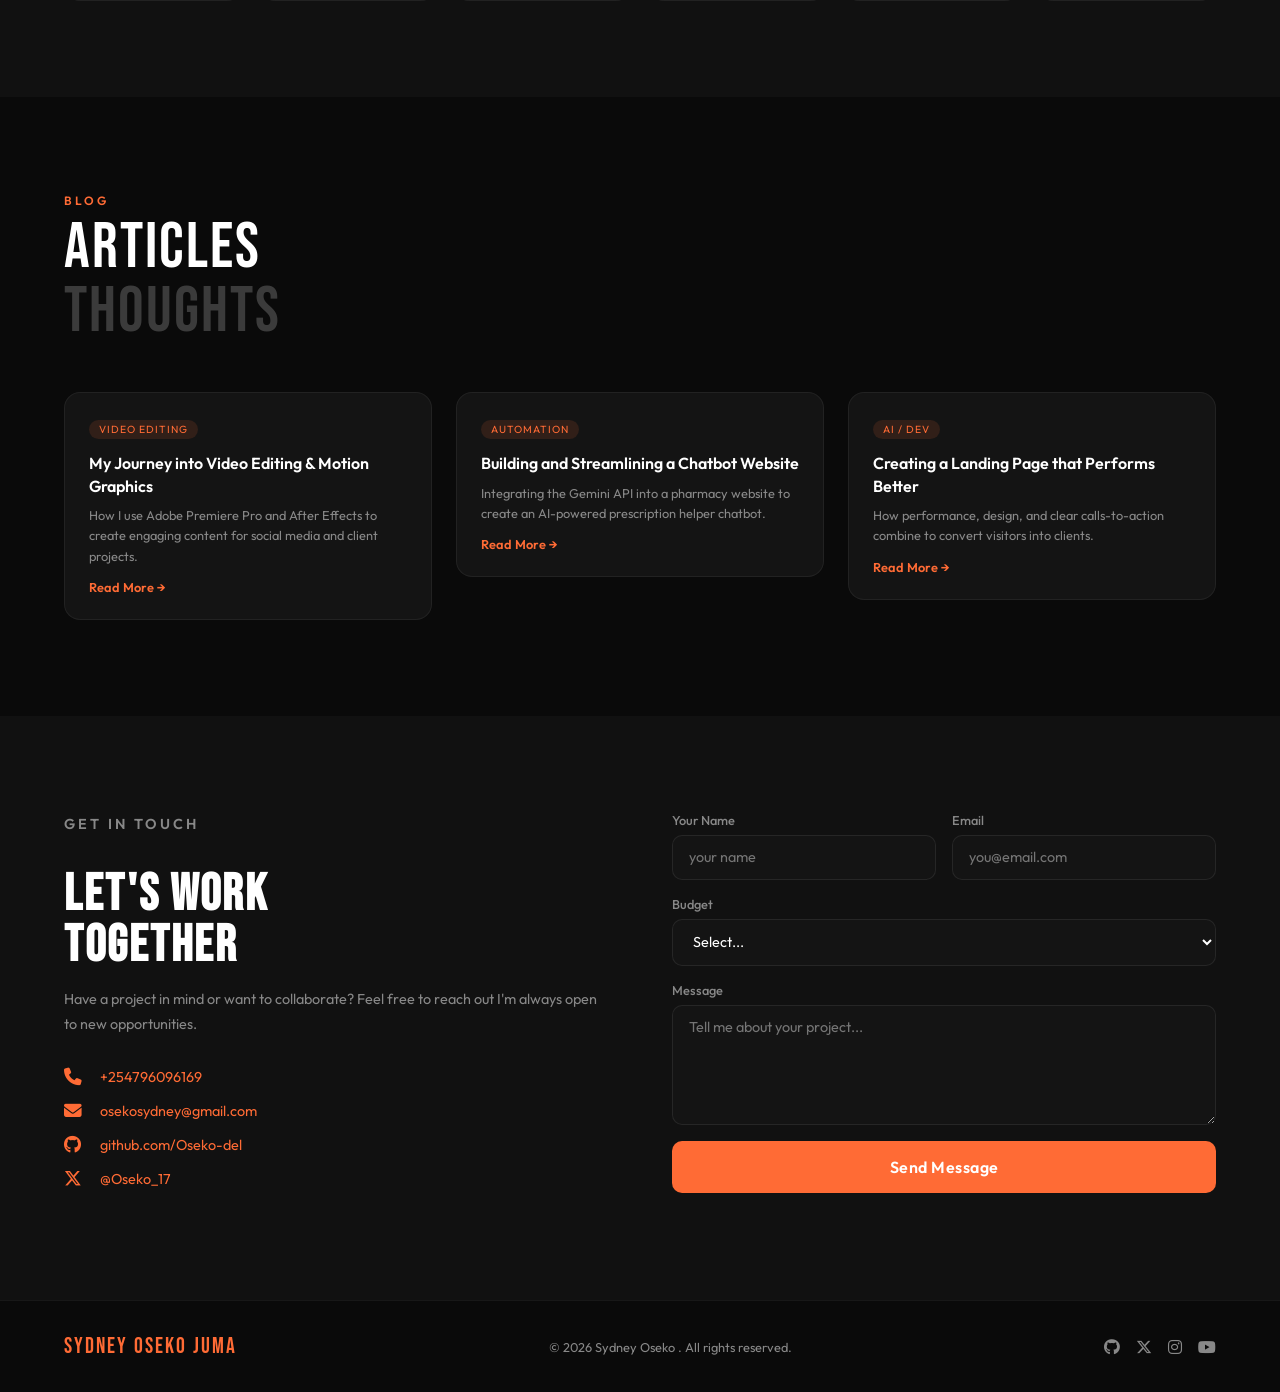
==== commit 6d3d6c23: "clean up stray files folder, add google analytics" ====
--- a/index.html
+++ b/index.html
@@ -1,6 +1,15 @@
 <!DOCTYPE html>
 <html lang="en">
 <head>
+  <!-- Google tag (gtag.js) -->
+<script async src="https://www.googletagmanager.com/gtag/js?id=G-B8QDLP6CZQ"></script>
+<script>
+  window.dataLayer = window.dataLayer || [];
+  function gtag(){dataLayer.push(arguments);}
+  gtag('js', new Date());
+
+  gtag('config', 'G-B8QDLP6CZQ');
+</script>
 <meta charset="UTF-8">
 <meta name="viewport" content="width=device-width, initial-scale=1.0">
 <title>Sydney Oseko Juma | IT Student & Web Developer</title>
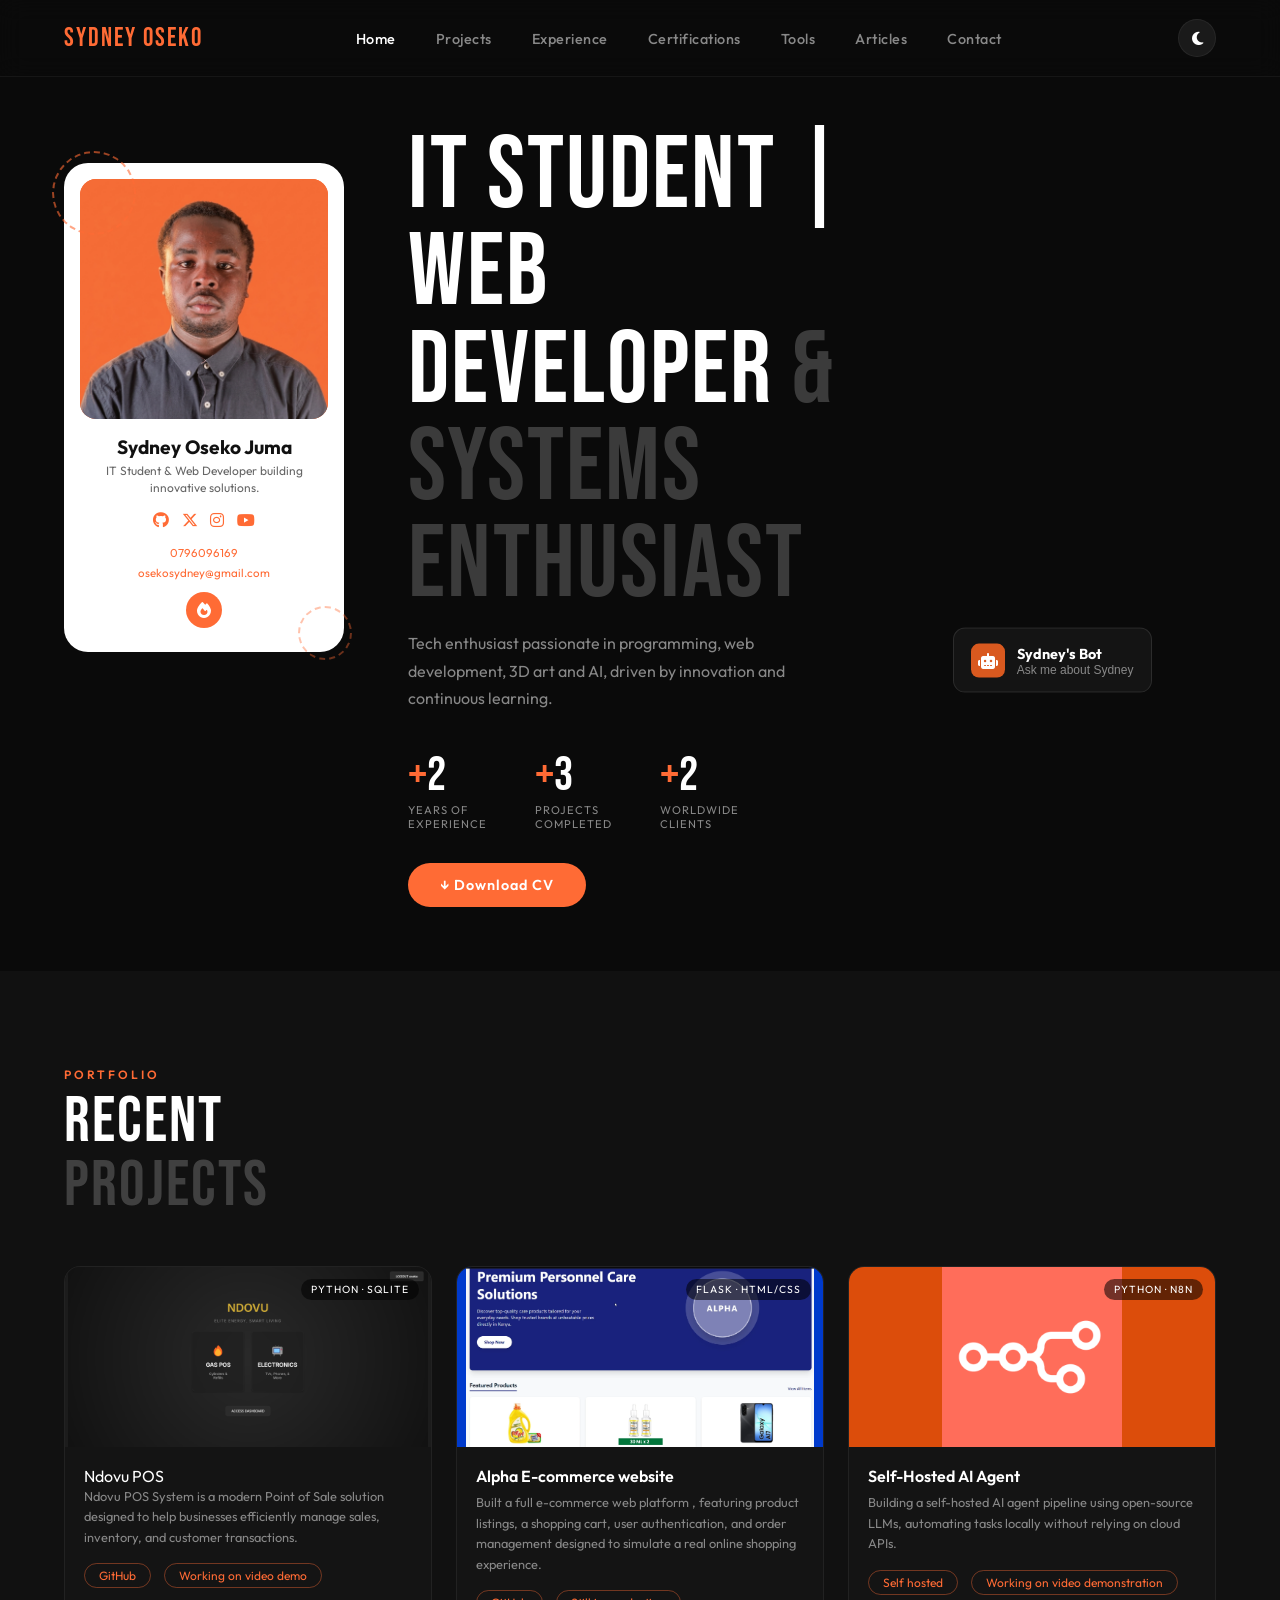
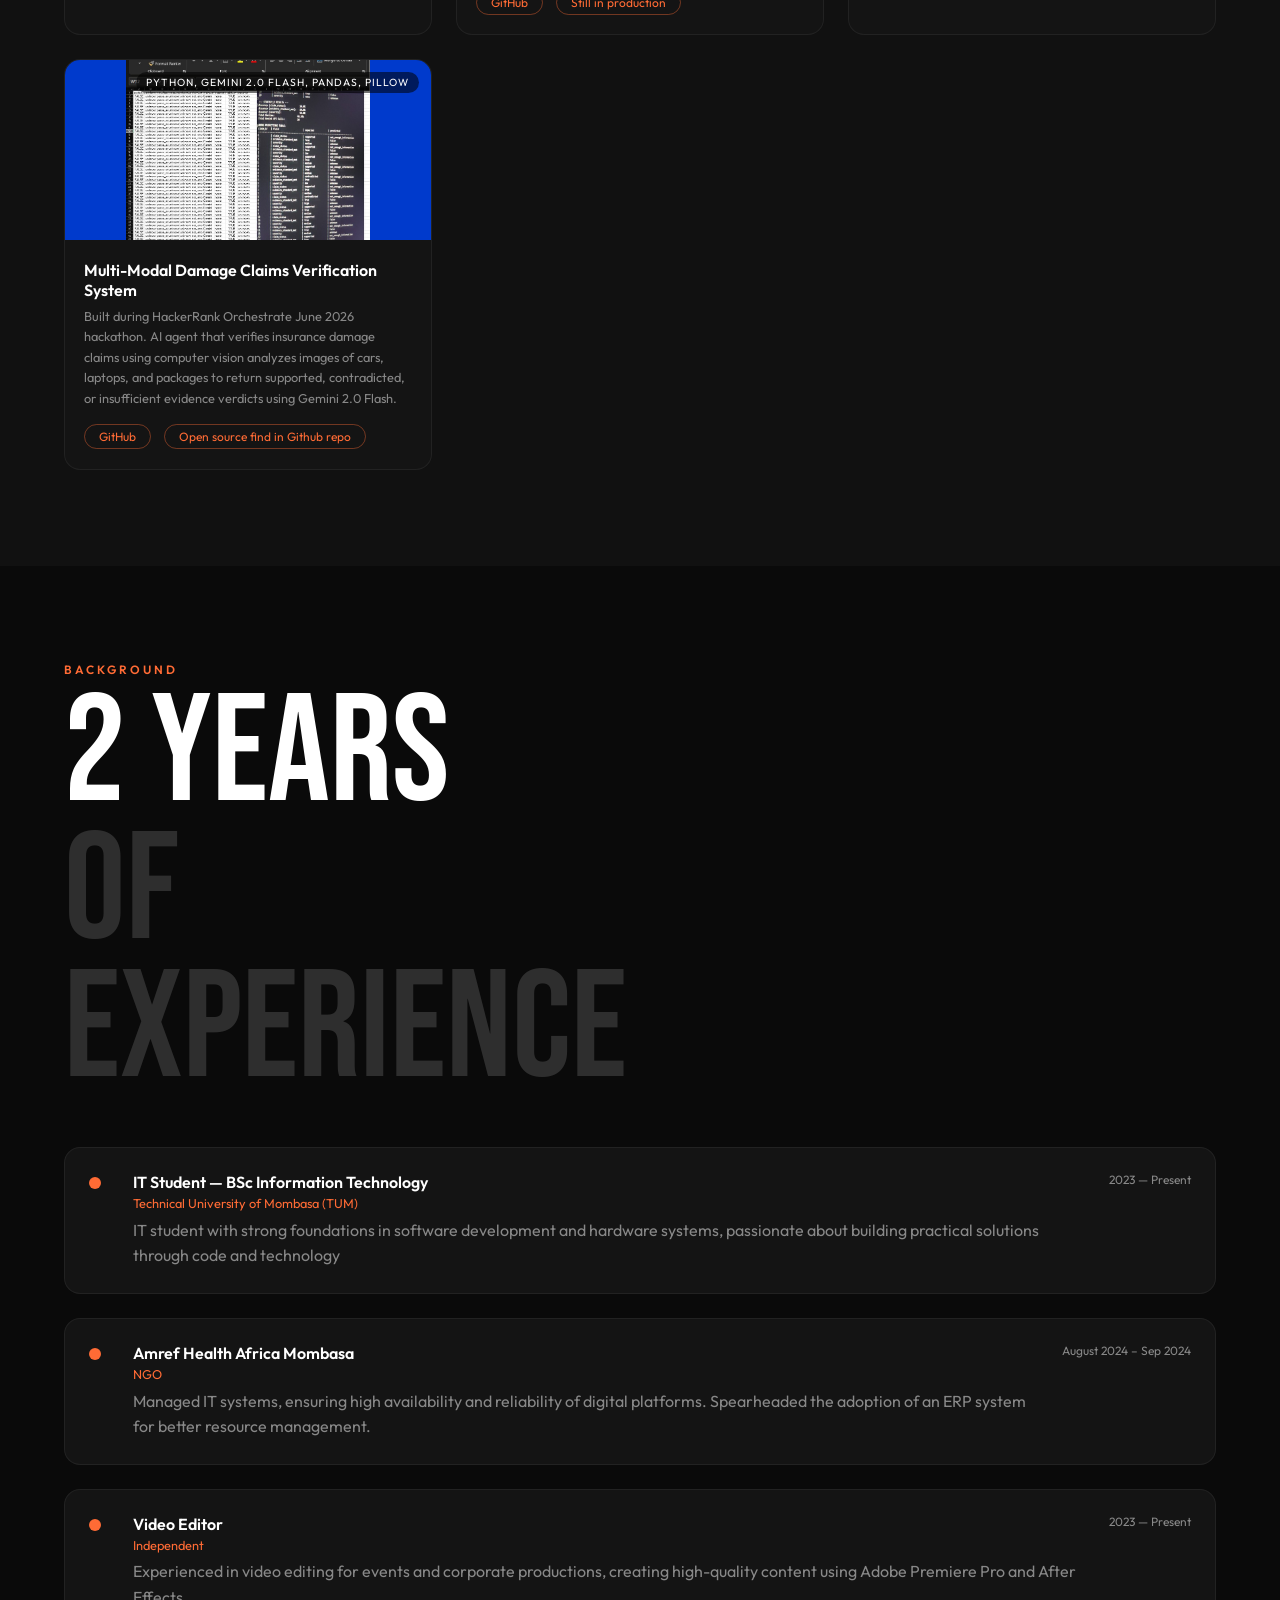
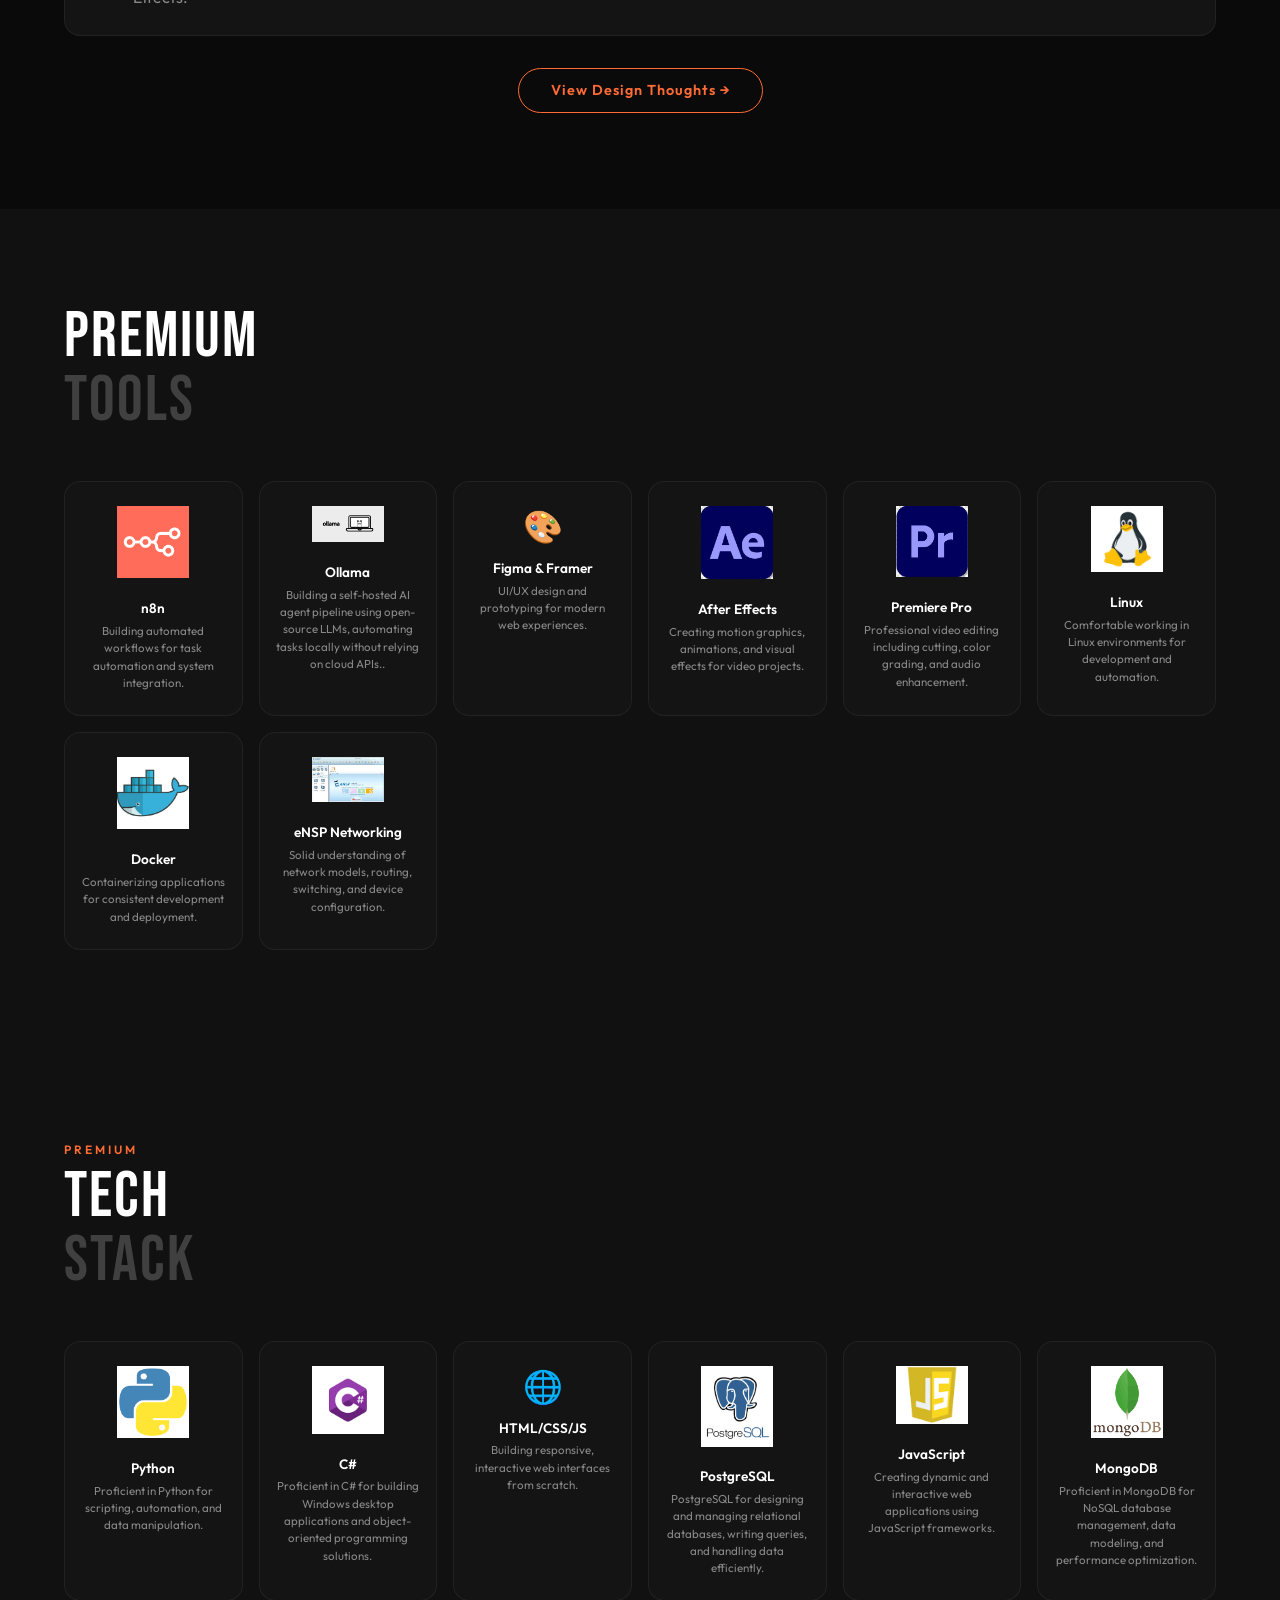
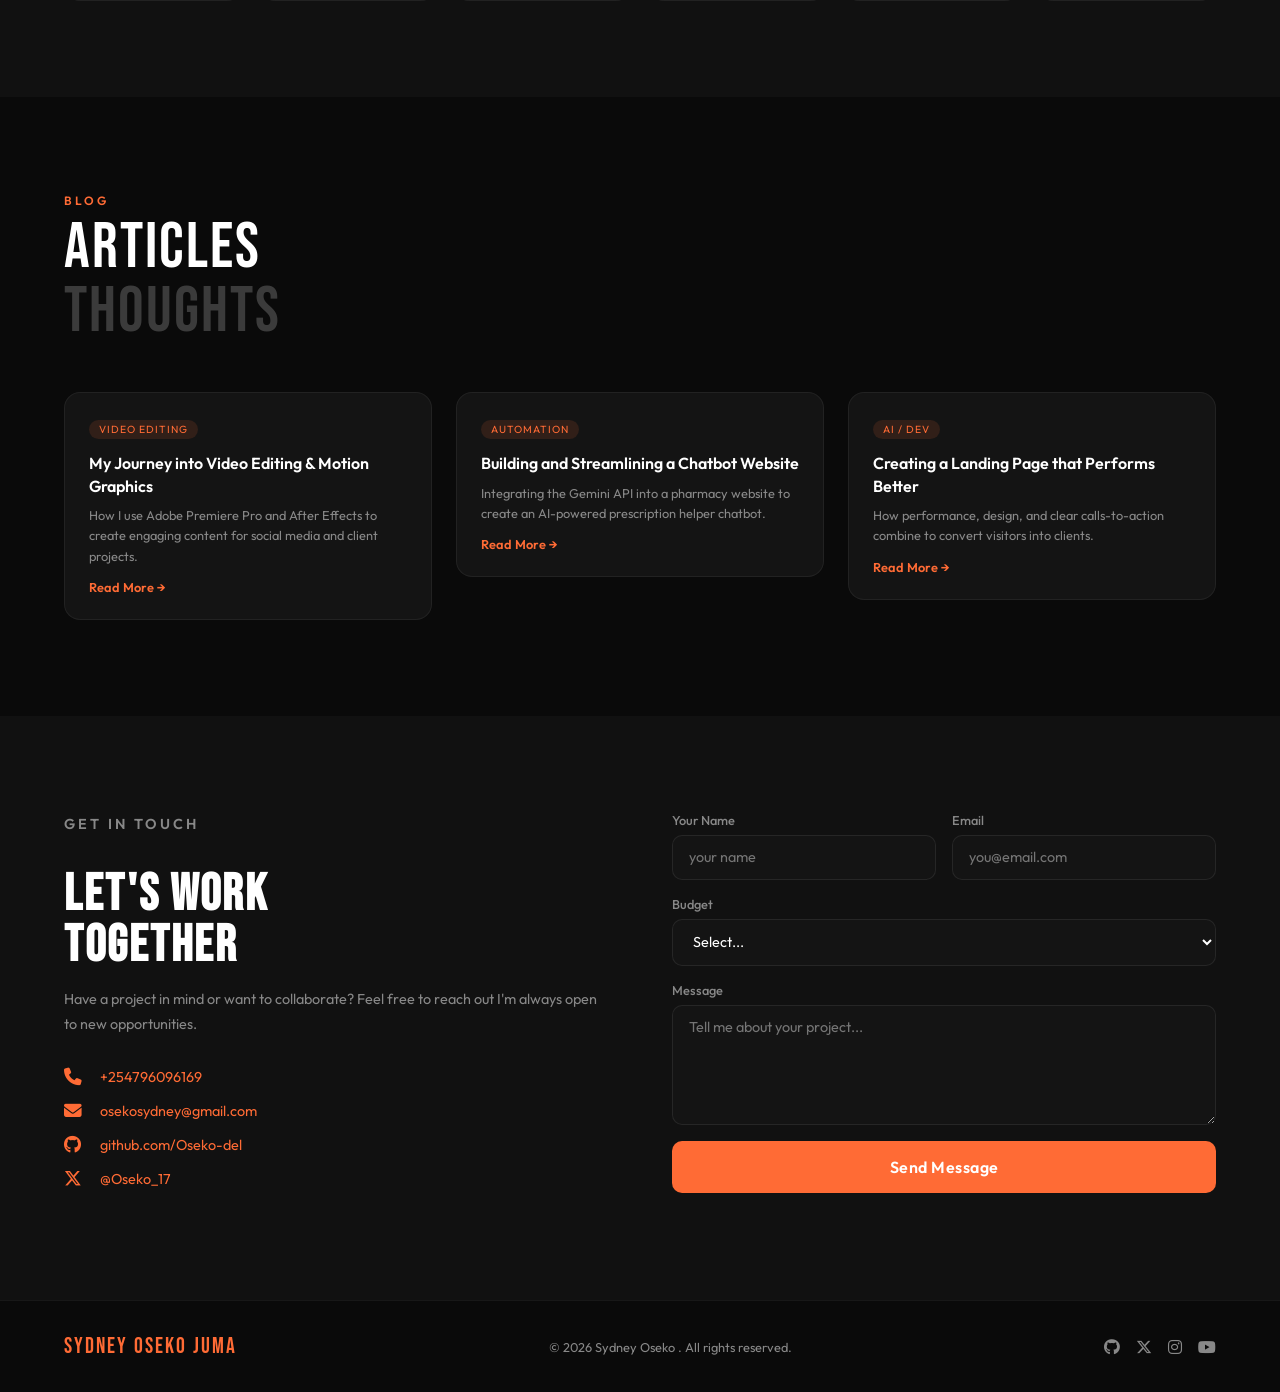
==== commit c050c082: "new features including the questionsd to answer bot" ====
--- a/index.html
+++ b/index.html
@@ -11,6 +11,13 @@
   gtag('config', 'G-B8QDLP6CZQ');
 </script>
 <meta charset="UTF-8">
+<script>
+  // Apply saved theme before first paint to avoid a flash of the wrong theme
+  (function() {
+    var saved = localStorage.getItem('theme');
+    if (saved === 'light') document.documentElement.setAttribute('data-theme', 'light');
+  })();
+</script>
 <meta name="viewport" content="width=device-width, initial-scale=1.0">
 <title>Sydney Oseko Juma | IT Student & Web Developer</title>
 <link href="https://fonts.googleapis.com/css2?family=Bebas+Neue&family=Outfit:wght@300;400;500;600;700;900&display=swap" rel="stylesheet">
@@ -31,6 +38,9 @@
     <li><a href="#thoughts">Articles</a></li>
     <li><a href="#contact">Contact</a></li>
   </ul>
+  <button class="theme-toggle" id="themeToggle" onclick="toggleTheme()" title="Toggle light/dark mode" aria-label="Toggle light/dark mode">
+    <i class="fas fa-moon"></i>
+  </button>
   <div class="hamburger" onclick="openMenu()"><i class="fas fa-bars"></i></div>
 </nav>
 
@@ -73,6 +83,15 @@
       <div class="flame-badge"><i class="fas fa-fire"></i></div>
     </div>
   </div>
+
+  <!-- Syd-Bot docked box: sits in the hero's empty right space -->
+  <button class="syd-bot-dock" id="sydBotDock" onclick="sydBotToggle()">
+    <i class="fas fa-robot"></i>
+    <span>
+      <strong>Sydney's Bot</strong>
+      <small>Ask me about Sydney</small>
+    </span>
+  </button>
 
   <div class="hero-text">
     <div class="hero-title">
@@ -490,6 +509,28 @@
 </footer>
 
 <script src="script.js"></script>
+
+<!-- SYD-BOT: chat widget that only knows about Sydney -->
+<div class="syd-bot" id="sydBot">
+  <div class="syd-bot-panel" id="sydBotPanel">
+    <div class="syd-bot-header">
+      <span><i class="fas fa-robot"></i> Sydney's Bot</span>
+      <button class="syd-bot-close" onclick="sydBotToggle()"><i class="fas fa-times"></i></button>
+    </div>
+    <div class="syd-bot-log" id="sydBotLog"></div>
+    <div class="syd-bot-input-row">
+      <input type="text" id="sydBotInput" placeholder="Ask about Sydney..." autocomplete="off">
+      <button onclick="sydBotSend()"><i class="fas fa-paper-plane"></i></button>
+    </div>
+  </div>
+
+  <!-- Closed state after scrolling: small pill -->
+  <button class="syd-bot-pill" id="sydBotPill" onclick="sydBotToggle()">
+    <i class="fas fa-robot"></i> Chat with me
+  </button>
+</div>
+<script src="bot.js"></script>
+
 <!-- BACK TO TOP -->
 <button id="backToTop" onclick="window.scrollTo({top:0, behavior:'smooth'})" style="
   position: fixed;
@@ -515,4 +556,4 @@
   ↑
 </button>
 </body>
-</html>
+</html>
--- a/style.css
+++ b/style.css
@@ -7,6 +7,41 @@
   --white: #ffffff;
   --gray: #888888;
   --card-bg: #141414;
+
+  /* Theme-aware tokens — used instead of hardcoded rgba() everywhere */
+  --border-soft: rgba(255,255,255,0.06);
+  --border-med: rgba(255,255,255,0.08);
+  --border-strong: rgba(255,255,255,0.15);
+  --overlay-1: rgba(255,255,255,0.05);
+  --overlay-2: rgba(255,255,255,0.1);
+  --text-dim-1: rgba(255,255,255,0.5);
+  --text-dim-2: rgba(255,255,255,0.2);
+  --text-dim-3: rgba(255,255,255,0.15);
+  --scrim: rgba(0,0,0,0.55);
+  --shadow-soft: rgba(0,0,0,0.45);
+  --on-accent: #ffffff; /* text color placed on top of orange/green buttons */
+}
+
+/* LIGHT THEME — toggled via data-theme="light" on <html> */
+html[data-theme="light"] {
+  --dark: #f5f5f5;
+  --dark2: #ffffff;
+  --dark3: #ececec;
+  --white: #0a0a0a;
+  --gray: #5a5a5a;
+  --card-bg: #ffffff;
+
+  --border-soft: rgba(0,0,0,0.08);
+  --border-med: rgba(0,0,0,0.1);
+  --border-strong: rgba(0,0,0,0.18);
+  --overlay-1: rgba(0,0,0,0.04);
+  --overlay-2: rgba(0,0,0,0.08);
+  --text-dim-1: rgba(0,0,0,0.55);
+  --text-dim-2: rgba(0,0,0,0.25);
+  --text-dim-3: rgba(0,0,0,0.18);
+  --scrim: rgba(255,255,255,0.7);
+  --shadow-soft: rgba(0,0,0,0.12);
+  --on-accent: #ffffff;
 }
 
 * { margin: 0; padding: 0; box-sizing: border-box; }
@@ -16,6 +51,7 @@
   color: var(--white);
   font-family: 'Outfit', sans-serif;
   overflow-x: hidden;
+  transition: background 0.3s ease, color 0.3s ease;
 }
 
 /* NAV */
@@ -27,9 +63,9 @@
   justify-content: space-between;
   align-items: center;
   padding: 1.2rem 4rem;
-  background: rgba(10,10,10,0.85);
+  background: color-mix(in srgb, var(--dark) 90%, transparent);
   backdrop-filter: blur(12px);
-  border-bottom: 1px solid rgba(255,255,255,0.05);
+  border-bottom: 1px solid var(--overlay-1);
 }
 .nav-logo {
   font-family: 'Bebas Neue', sans-serif;
@@ -63,6 +99,22 @@
 .nav-links a:hover { color: var(--white); }
 .nav-links a:hover::after { width: 100%; }
 .hamburger { display: none; cursor: pointer; color: var(--white); font-size: 1.5rem; }
+.theme-toggle {
+  background: var(--dark3);
+  border: 1px solid var(--border-soft);
+  color: var(--white);
+  width: 38px;
+  height: 38px;
+  border-radius: 50%;
+  cursor: pointer;
+  display: flex;
+  align-items: center;
+  justify-content: center;
+  font-size: 0.95rem;
+  margin-left: 1.5rem;
+  transition: border-color 0.2s, background 0.2s, transform 0.2s;
+}
+.theme-toggle:hover { border-color: var(--orange); transform: rotate(15deg); }
 
 /* HERO */
 #home {
@@ -71,6 +123,7 @@
   align-items: center;
   padding: 8rem 4rem 4rem;
   gap: 4rem;
+  position: relative;
 }
 .hero-card {
   flex-shrink: 0;
@@ -130,7 +183,7 @@
   display: flex;
   align-items: center;
   justify-content: center;
-  color: rgba(255,255,255,0.5);
+  color: var(--text-dim-1);
   font-size: 4rem;
 }
 .card-info {
@@ -181,7 +234,7 @@
   align-items: center;
   justify-content: center;
   margin: 0.5rem auto 0;
-  color: white;
+  color: var(--on-accent);
   font-size: 1rem;
 }
 
@@ -202,7 +255,7 @@
   letter-spacing: 2px;
   margin-bottom: 1rem;
 }
-.hero-title .dim { color: rgba(255,255,255,0.2); }
+.hero-title .dim { color: var(--text-dim-2); }
 .hero-subtitle {
   color: var(--gray);
   font-size: 1rem;
@@ -243,7 +296,7 @@
   letter-spacing: 2px;
   margin-bottom: 3rem;
 }
-.section-title .dim { color: rgba(255,255,255,0.2); }
+.section-title .dim { color: var(--text-dim-2); }
 
 /* PROJECTS */
 #projects { background: var(--dark2); }
@@ -256,7 +309,7 @@
   background: var(--card-bg);
   border-radius: 16px;
   overflow: hidden;
-  border: 1px solid rgba(255,255,255,0.06);
+  border: 1px solid var(--border-soft);
   transition: transform 0.3s, border-color 0.3s;
   cursor: pointer;
 }
@@ -286,7 +339,7 @@
 .project-thumb .tag {
   position: absolute;
   top: 12px; right: 12px;
-  background: rgba(0,0,0,0.55);
+  background: var(--scrim);
   color: var(--white);
   font-size: 0.65rem;
   padding: 4px 10px;
@@ -307,7 +360,7 @@
   border-radius: 20px;
   transition: background 0.2s, color 0.2s;
 }
-.project-links a:hover { background: var(--orange); color: white; }
+.project-links a:hover { background: var(--orange); color: var(--on-accent); }
 
 /* EXPERIENCE */
 #experience { background: var(--dark); }
@@ -317,7 +370,7 @@
   line-height: 0.9;
   margin-bottom: 3rem;
 }
-.exp-big .dim { color: rgba(255,255,255,0.15); }
+.exp-big .dim { color: var(--border-strong); }
 .exp-list { display: flex; flex-direction: column; gap: 1.5rem; }
 .exp-item {
   display: flex;
@@ -325,7 +378,7 @@
   padding: 1.5rem;
   background: var(--card-bg);
   border-radius: 16px;
-  border: 1px solid rgba(255,255,255,0.06);
+  border: 1px solid var(--border-soft);
   transition: border-color 0.3s;
   align-items: flex-start;
 }
@@ -360,7 +413,7 @@
   border-radius: 16px;
   padding: 1.5rem 1rem;
   text-align: center;
-  border: 1px solid rgba(255,255,255,0.06);
+  border: 1px solid var(--border-soft);
   transition: transform 0.3s;
   cursor: default;
 }
@@ -381,7 +434,7 @@
   background: var(--card-bg);
   border-radius: 16px;
   padding: 1.5rem;
-  border: 1px solid rgba(255,255,255,0.06);
+  border: 1px solid var(--border-soft);
   transition: transform 0.3s;
 }
 .thought-card:hover { transform: translateY(-4px); }
@@ -434,7 +487,7 @@
 .form-group select,
 .form-group textarea {
   background: var(--card-bg);
-  border: 1px solid rgba(255,255,255,0.08);
+  border: 1px solid var(--border-med);
   border-radius: 10px;
   padding: 0.8rem 1rem;
   color: var(--white);
@@ -446,11 +499,11 @@
 .form-group input:focus,
 .form-group select:focus,
 .form-group textarea:focus { border-color: var(--orange); }
-.form-group select option { background: #1a1a1a; }
+.form-group select option { background: var(--dark3); color: var(--white); }
 .form-group textarea { resize: vertical; min-height: 120px; }
 .btn-submit {
   background: var(--orange);
-  color: white;
+  color: var(--on-accent);
   border: none;
   padding: 1rem 2rem;
   border-radius: 10px;
@@ -477,7 +530,7 @@
 /* FOOTER */
 footer {
   background: var(--dark);
-  border-top: 1px solid rgba(255,255,255,0.06);
+  border-top: 1px solid var(--border-soft);
   padding: 2rem 4rem;
   display: flex;
   justify-content: space-between;
@@ -517,7 +570,7 @@
   right: 0;
   left: auto;
   width: 200px;
-  background: rgba(17,17,17,0.85);
+  background: color-mix(in srgb, var(--dark2) 90%, transparent);
   backdrop-filter: blur(10px);
   z-index: 99;
   flex-direction: column;
@@ -525,8 +578,8 @@
   justify-content: flex-start;
   gap: 0;
   border-radius: 0 0 0 16px;
-  border-left: 1px solid rgba(255,255,255,0.06);
-  border-bottom: 1px solid rgba(255,255,255,0.06);
+  border-left: 1px solid var(--border-soft);
+  border-bottom: 1px solid var(--border-soft);
   padding: 0.3rem 0;
 }
 .mobile-menu a {
@@ -544,7 +597,7 @@
 }
 .mobile-menu a:hover {
   color: var(--white);
-  background: rgba(255,255,255,0.05);
+  background: var(--overlay-1);
 }
 .mobile-close { display: none; }
 .mobile-menu.open { display: flex; }
@@ -605,8 +658,221 @@
 a:focus .thought-card,
 a:visited .thought-card {
   outline: none;
-  border-color: rgba(255,255,255,0.06);
+  border-color: var(--border-soft);
 }
 
 .thoughts-grid a { outline: none; }
 
+
+/* ============================================================
+   SYD-BOT — chat widget (docked in hero, pill after scroll)
+============================================================ */
+:root {
+  --bot-orange: #d9591f;   /* matte, less shiny than --orange */
+  --bot-green: #7fae1a;    /* matte green for the status dot */
+}
+
+/* ---------- Shared panel ---------- */
+.syd-bot-panel {
+  position: fixed;
+  bottom: 6rem;
+  right: 2rem;
+  width: 320px;
+  max-width: calc(100vw - 2rem);
+  height: 420px;
+  background: var(--card-bg);
+  border: 1px solid var(--border-med);
+  border-radius: 14px;
+  display: none;
+  flex-direction: column;
+  overflow: hidden;
+  z-index: 1001;
+  box-shadow: 0 10px 28px var(--shadow-soft);
+}
+.syd-bot-panel.open { display: flex; }
+
+.syd-bot-header {
+  background: var(--dark3);
+  color: var(--white);
+  padding: 0.9rem 1rem;
+  display: flex;
+  align-items: center;
+  justify-content: space-between;
+  font-family: 'Outfit', sans-serif;
+  font-weight: 600;
+  font-size: 0.95rem;
+  border-bottom: 1px solid var(--border-soft);
+}
+.syd-bot-header i.fa-robot { color: var(--bot-green); margin-right: 0.4rem; }
+.syd-bot-close {
+  background: none;
+  border: none;
+  color: var(--gray);
+  cursor: pointer;
+  font-size: 1rem;
+}
+.syd-bot-close:hover { color: var(--white); }
+
+.syd-bot-log {
+  flex: 1;
+  padding: 1rem;
+  overflow-y: auto;
+  display: flex;
+  flex-direction: column;
+  gap: 0.6rem;
+}
+.syd-bot-msg {
+  max-width: 85%;
+  padding: 0.55rem 0.8rem;
+  border-radius: 10px;
+  font-size: 0.85rem;
+  line-height: 1.4;
+}
+.syd-bot-msg.bot {
+  background: var(--dark3);
+  color: var(--white);
+  align-self: flex-start;
+  border-bottom-left-radius: 3px;
+}
+.syd-bot-msg.user {
+  background: var(--bot-orange);
+  color: var(--white);
+  align-self: flex-end;
+  border-bottom-right-radius: 3px;
+}
+
+.syd-bot-input-row {
+  display: flex;
+  border-top: 1px solid var(--border-soft);
+}
+.syd-bot-input-row input {
+  flex: 1;
+  background: var(--dark2);
+  border: none;
+  color: var(--white);
+  padding: 0.8rem 1rem;
+  font-family: 'Outfit', sans-serif;
+  font-size: 0.85rem;
+  outline: none;
+}
+.syd-bot-input-row input::placeholder { color: var(--gray); }
+.syd-bot-input-row button {
+  background: var(--bot-orange);
+  border: none;
+  color: var(--white);
+  padding: 0 1.1rem;
+  cursor: pointer;
+  font-size: 0.9rem;
+}
+.syd-bot-input-row button:hover { opacity: 0.9; }
+
+.syd-bot-suggestions {
+  display: flex;
+  flex-wrap: wrap;
+  gap: 0.4rem;
+  margin-top: 0.2rem;
+}
+.syd-bot-chip {
+  background: transparent;
+  border: 1px solid var(--border-strong);
+  color: var(--white);
+  font-family: 'Outfit', sans-serif;
+  font-size: 0.75rem;
+  padding: 0.4rem 0.7rem;
+  border-radius: 20px;
+  cursor: pointer;
+  transition: border-color 0.2s, background 0.2s;
+}
+.syd-bot-chip:hover {
+  border-color: var(--bot-orange);
+  background: rgba(217,89,31,0.12);
+}
+
+/* ---------- Docked box (sits in the hero's empty right space) ---------- */
+.syd-bot-dock {
+  position: absolute;
+  top: 68%;
+  right: 8rem;
+  transform: translateY(-50%);
+  display: flex;
+  align-items: center;
+  gap: 0.7rem;
+  background: var(--card-bg);
+  border: 1px solid var(--overlay-2);
+  border-radius: 12px;
+  padding: 0.9rem 1.1rem;
+  cursor: pointer;
+  z-index: 5;
+  transition: border-color 0.2s, background 0.2s;
+}
+.syd-bot-dock:hover { border-color: var(--bot-orange); background: var(--dark3); }
+.syd-bot-dock i.fa-robot {
+  width: 34px;
+  height: 34px;
+  min-width: 34px;
+  border-radius: 8px;
+  background: var(--bot-orange);
+  color: var(--white);
+  display: flex;
+  align-items: center;
+  justify-content: center;
+  font-size: 1rem;
+}
+.syd-bot-dock span {
+  display: flex;
+  flex-direction: column;
+  text-align: left;
+}
+.syd-bot-dock strong {
+  color: var(--white);
+  font-size: 0.9rem;
+  font-family: 'Outfit', sans-serif;
+}
+.syd-bot-dock small {
+  color: var(--gray);
+  font-size: 0.75rem;
+}
+
+/* ---------- Pill (fixed, appears once you scroll past hero) ---------- */
+.syd-bot-pill {
+  position: fixed;
+  bottom: 2rem;
+  right: 2rem;
+  display: flex;
+  align-items: center;
+  gap: 0.5rem;
+  background: var(--bot-orange);
+  color: var(--white);
+  border: none;
+  border-radius: 30px;
+  padding: 0.75rem 1.3rem;
+  font-family: 'Outfit', sans-serif;
+  font-weight: 600;
+  font-size: 0.85rem;
+  cursor: pointer;
+  z-index: 999;
+  opacity: 0;
+  visibility: hidden;
+  transform: translateY(12px);
+  transition: opacity 0.25s, transform 0.25s, visibility 0.25s;
+}
+.syd-bot-pill.visible {
+  opacity: 1;
+  visibility: visible;
+  transform: translateY(0);
+}
+.syd-bot-pill:hover { background: #c04f19; }
+
+/* Hide dock and pill while the panel is open */
+body.syd-bot-panel-open .syd-bot-dock,
+body.syd-bot-panel-open .syd-bot-pill {
+  display: none;
+}
+
+@media (max-width: 900px) {
+  .syd-bot-dock { display: none; } /* hero is stacked/centered on mobile, no room to dock */
+}
+@media (max-width: 600px) {
+  .syd-bot-panel { width: 280px; height: 380px; right: 1rem; bottom: 5.5rem; }
+  .syd-bot-pill { bottom: 1.2rem; right: 1.2rem; }
+}
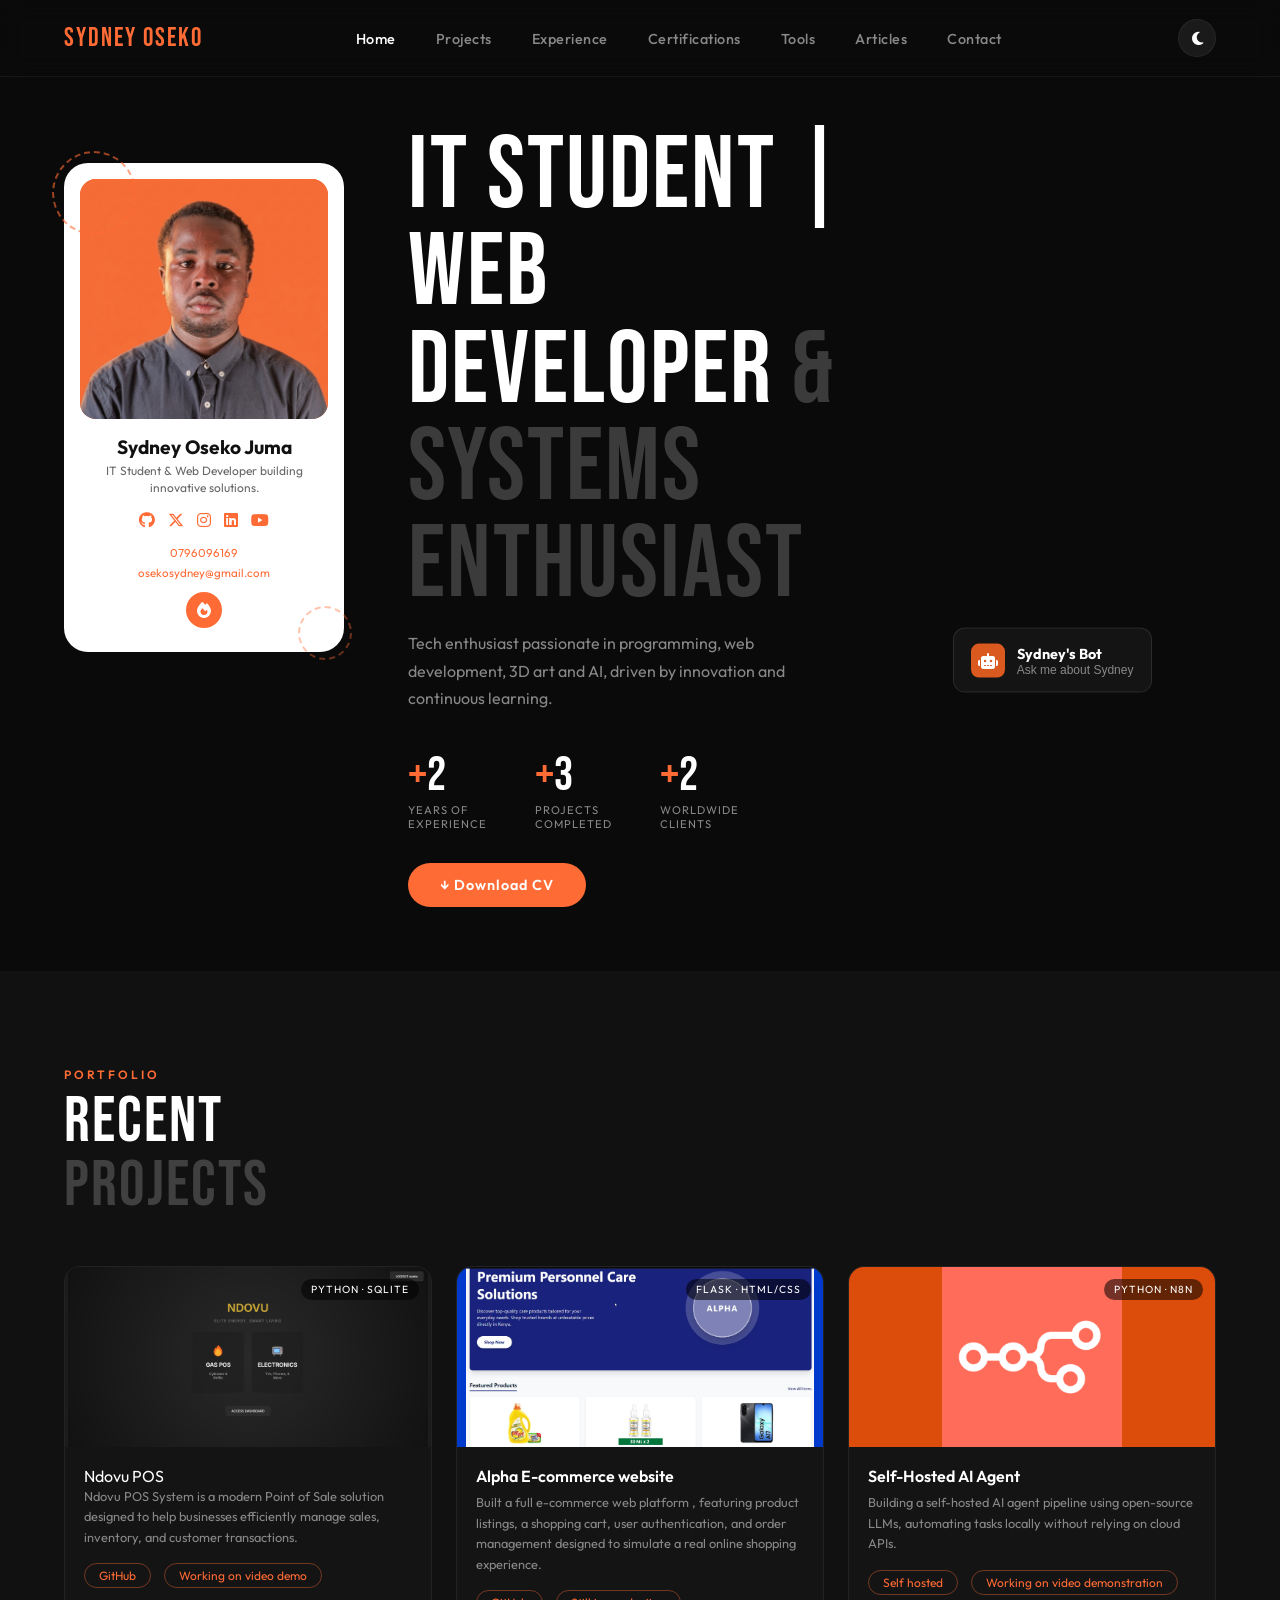
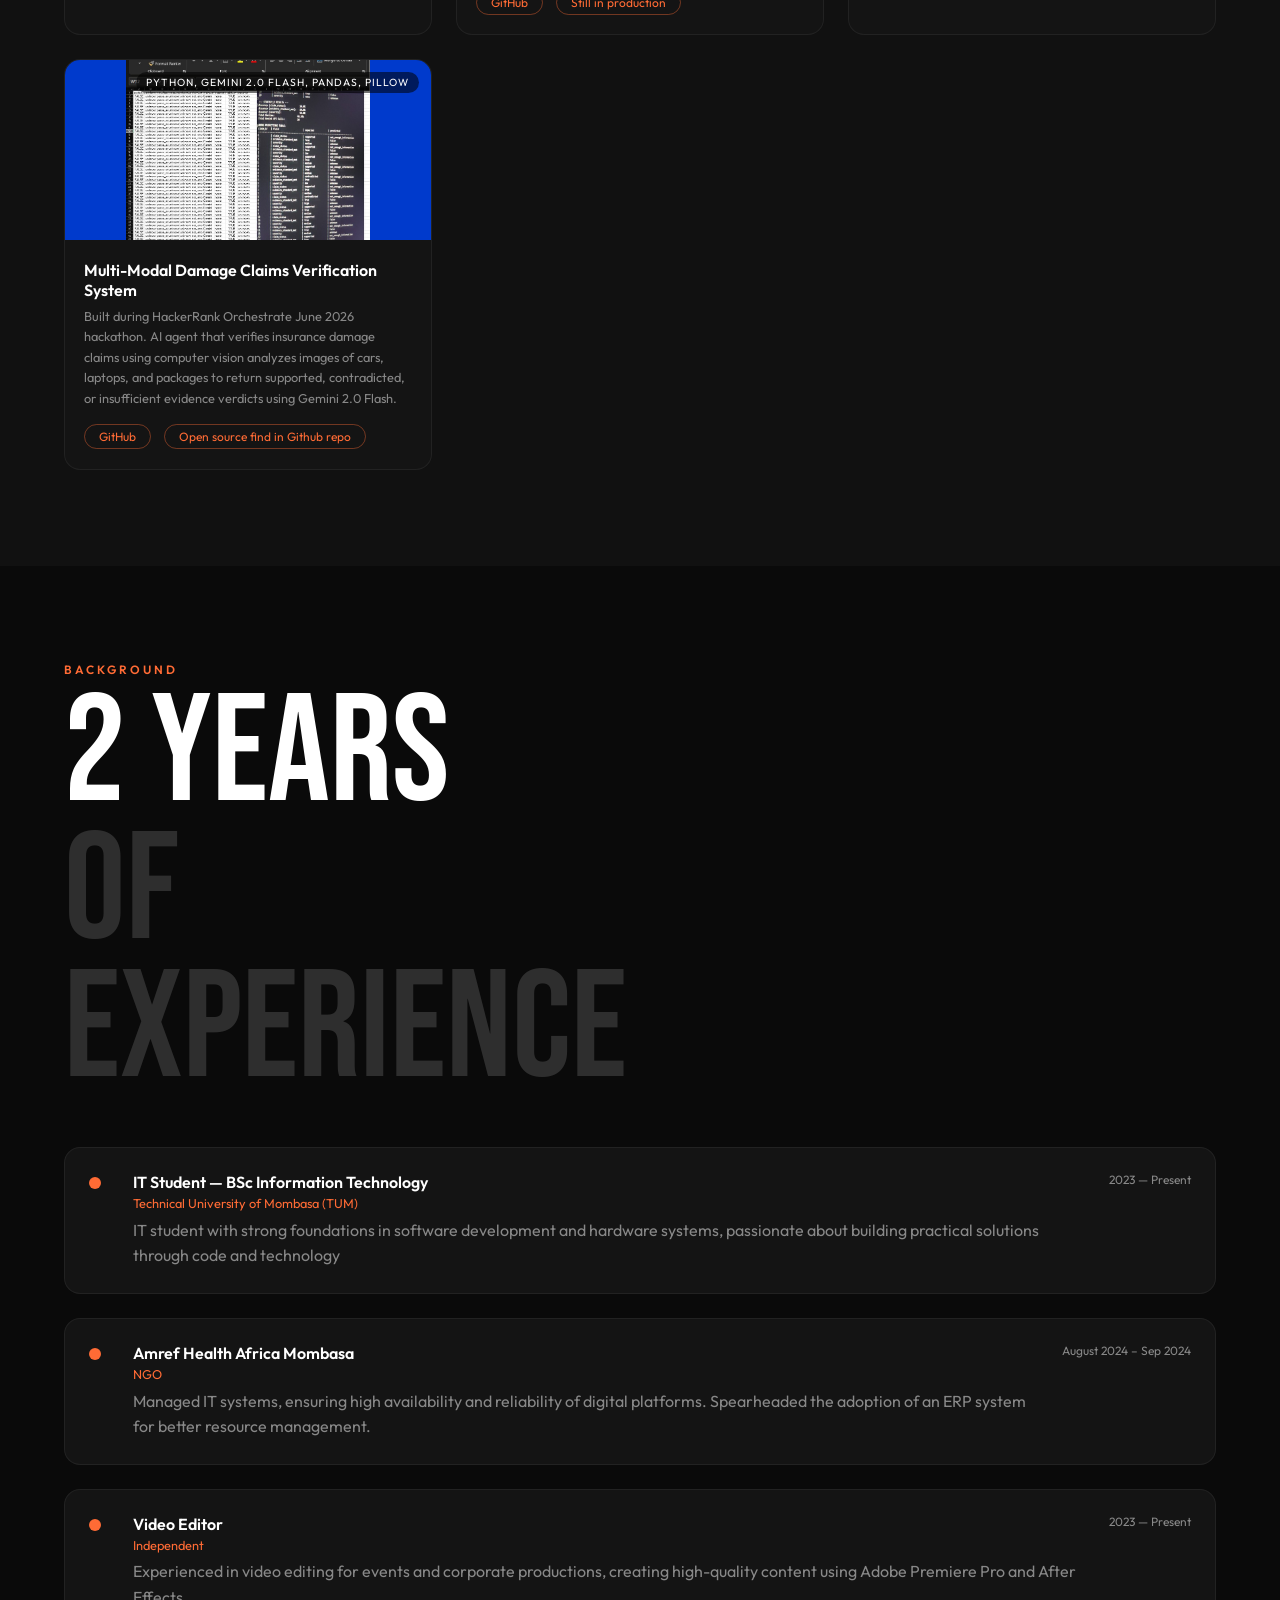
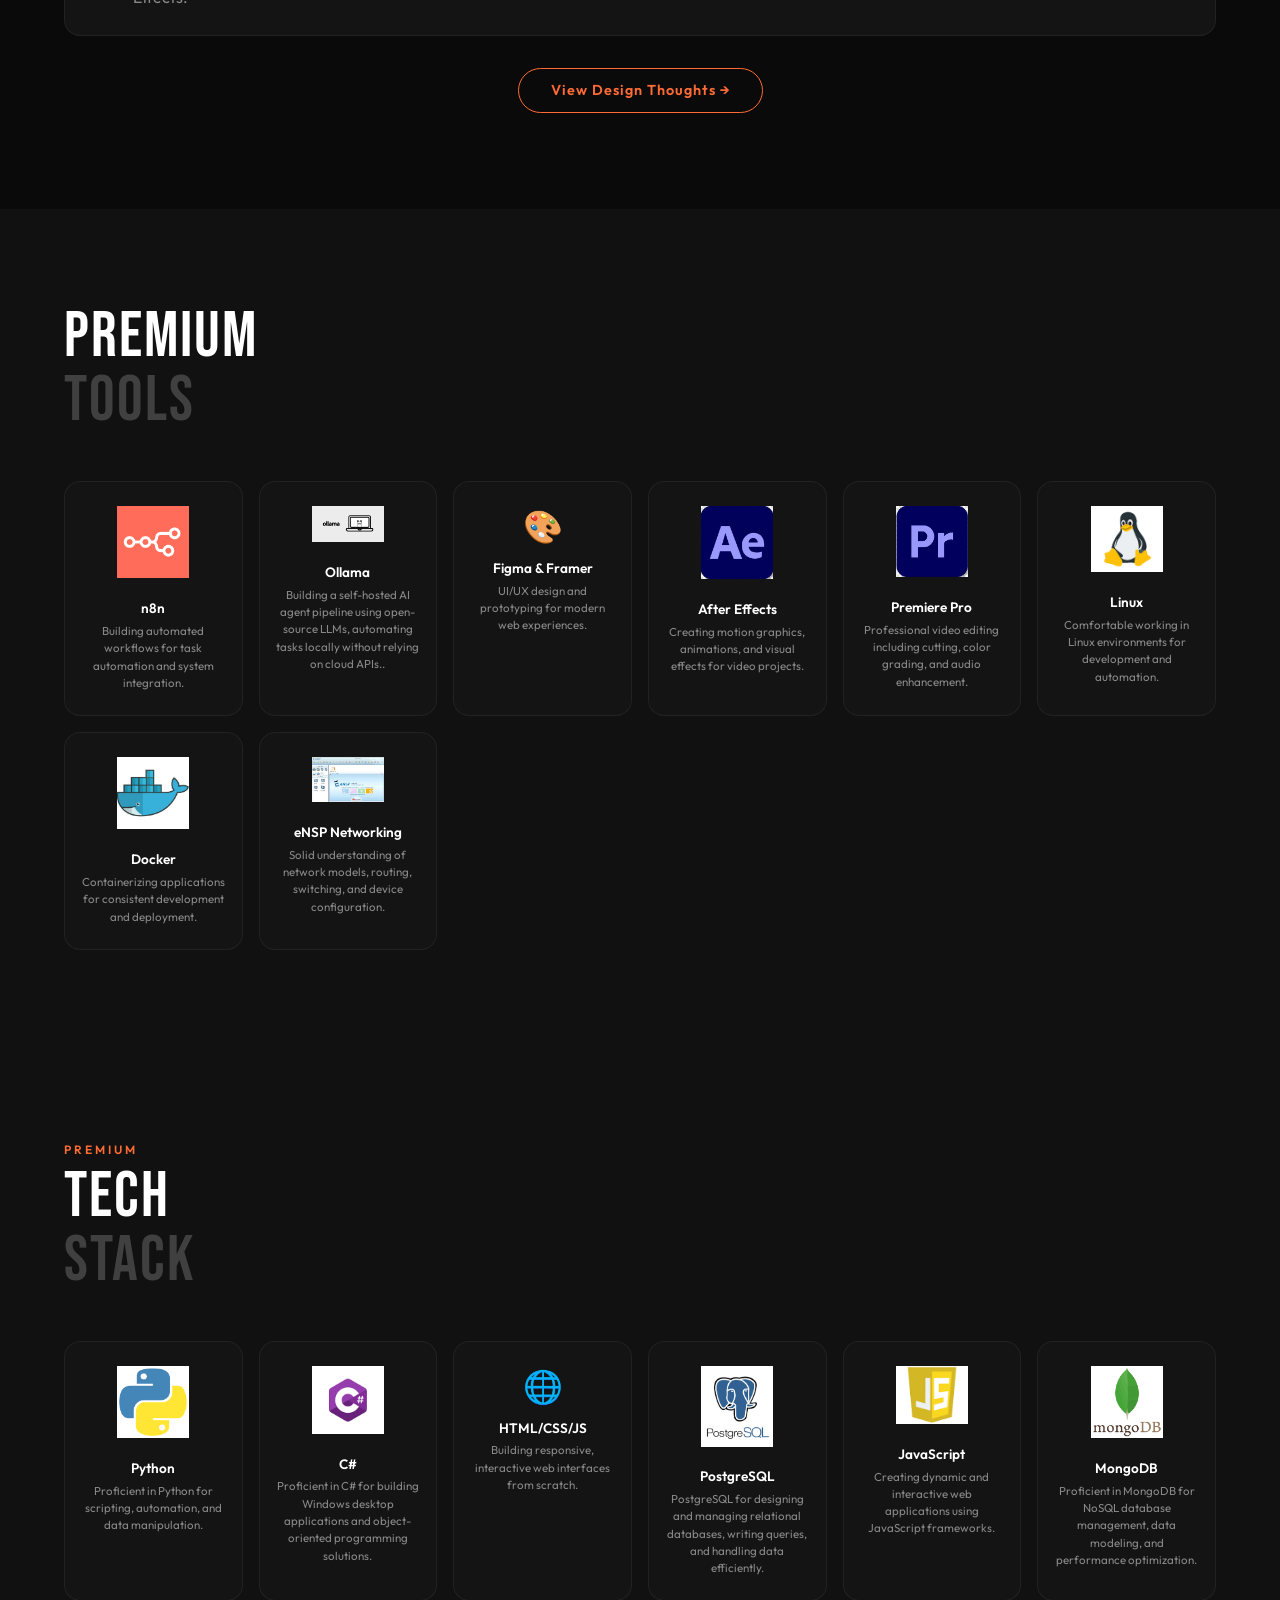
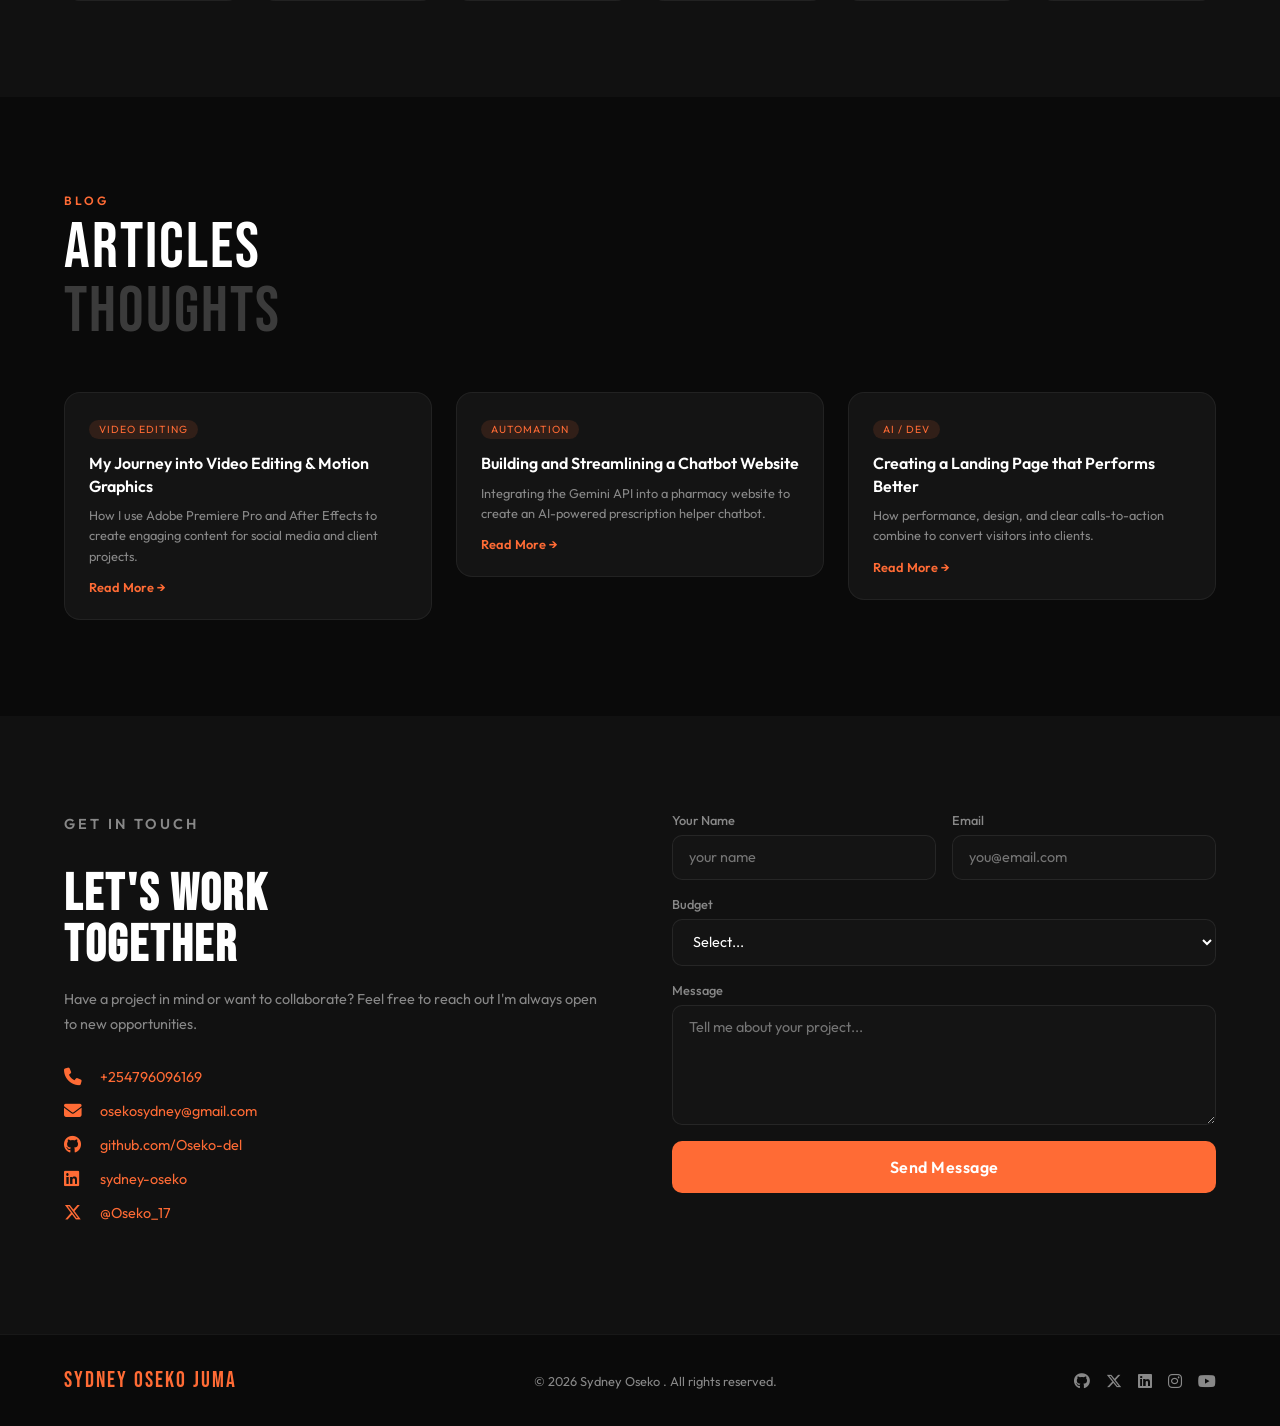
==== commit a152c873: "added linkedin profile and the bot rendering issue" ====
--- a/index.html
+++ b/index.html
@@ -74,6 +74,7 @@
         <a href="https://github.com/Oseko-del" target="_blank" title="GitHub"><i class="fab fa-github"></i></a>
         <a href="https://x.com/Oseko_17" target="_blank" title="Twitter/X"><i class="fab fa-x-twitter"></i></a>
         <a href="https://www.instagram.com/oseko_17?igsh=eHN3bjQ2MDZmbGsz" target="_blank" title="Instagram"><i class="fab fa-instagram"></i></a>
+       <a href="https://www.linkedin.com/in/sydney-oseko" target="_blank" title="LinkedIn"><i class="fa-brands fa-linkedin"></i></a>
         <a href="https://youtube.com/@yourusername" target="_blank" title="YouTube"><i class="fab fa-youtube"></i></a>
       </div>
       <div class="card-contact">
@@ -456,6 +457,11 @@
         <a href="https://github.com/Oseko-del" target="_blank">github.com/Oseko-del</a>
       </div>
       <div class="contact-detail">
+        <i class="fab fa-linkedin"></i>
+        <a href="https://linkedin.com/in/sydney-oseko" target="_blank">sydney-oseko</a>
+      </div>
+     
+      <div class="contact-detail">
         <i class="fab fa-x-twitter"></i>
         <a href="https://x.com/Oseko_17" target="_blank">@Oseko_17</a>
       </div>
@@ -489,7 +495,7 @@
         </div>
         <button type="submit" class="btn-submit">Send Message</button>
         <div class="form-success" id="formSuccess">
-          ✅ Message sent! I'll get back to you soon.
+           Message sent! I'll get back to you soon.
         </div>
       </form>
     </div>
@@ -503,6 +509,7 @@
   <div class="foot-socials">
     <a href="https://github.com/Oseko-del" target="_blank"><i class="fab fa-github"></i></a>
     <a href="https://x.com/Oseko_17" target="_blank"><i class="fab fa-x-twitter"></i></a>
+    <a href="https://www.linkedin.com/in/sydney-oseko" target="_blank" title="LinkedIn"><i class="fa-brands fa-linkedin"></i></a>
     <a href="https://www.instagram.com/oseko_17?igsh=eHN3bjQ2MDZmbGsz" target="_blank"><i class="fab fa-instagram"></i></a>
     <a href="https://youtube.com/@yourusername" target="_blank"><i class="fab fa-youtube"></i></a>
   </div>
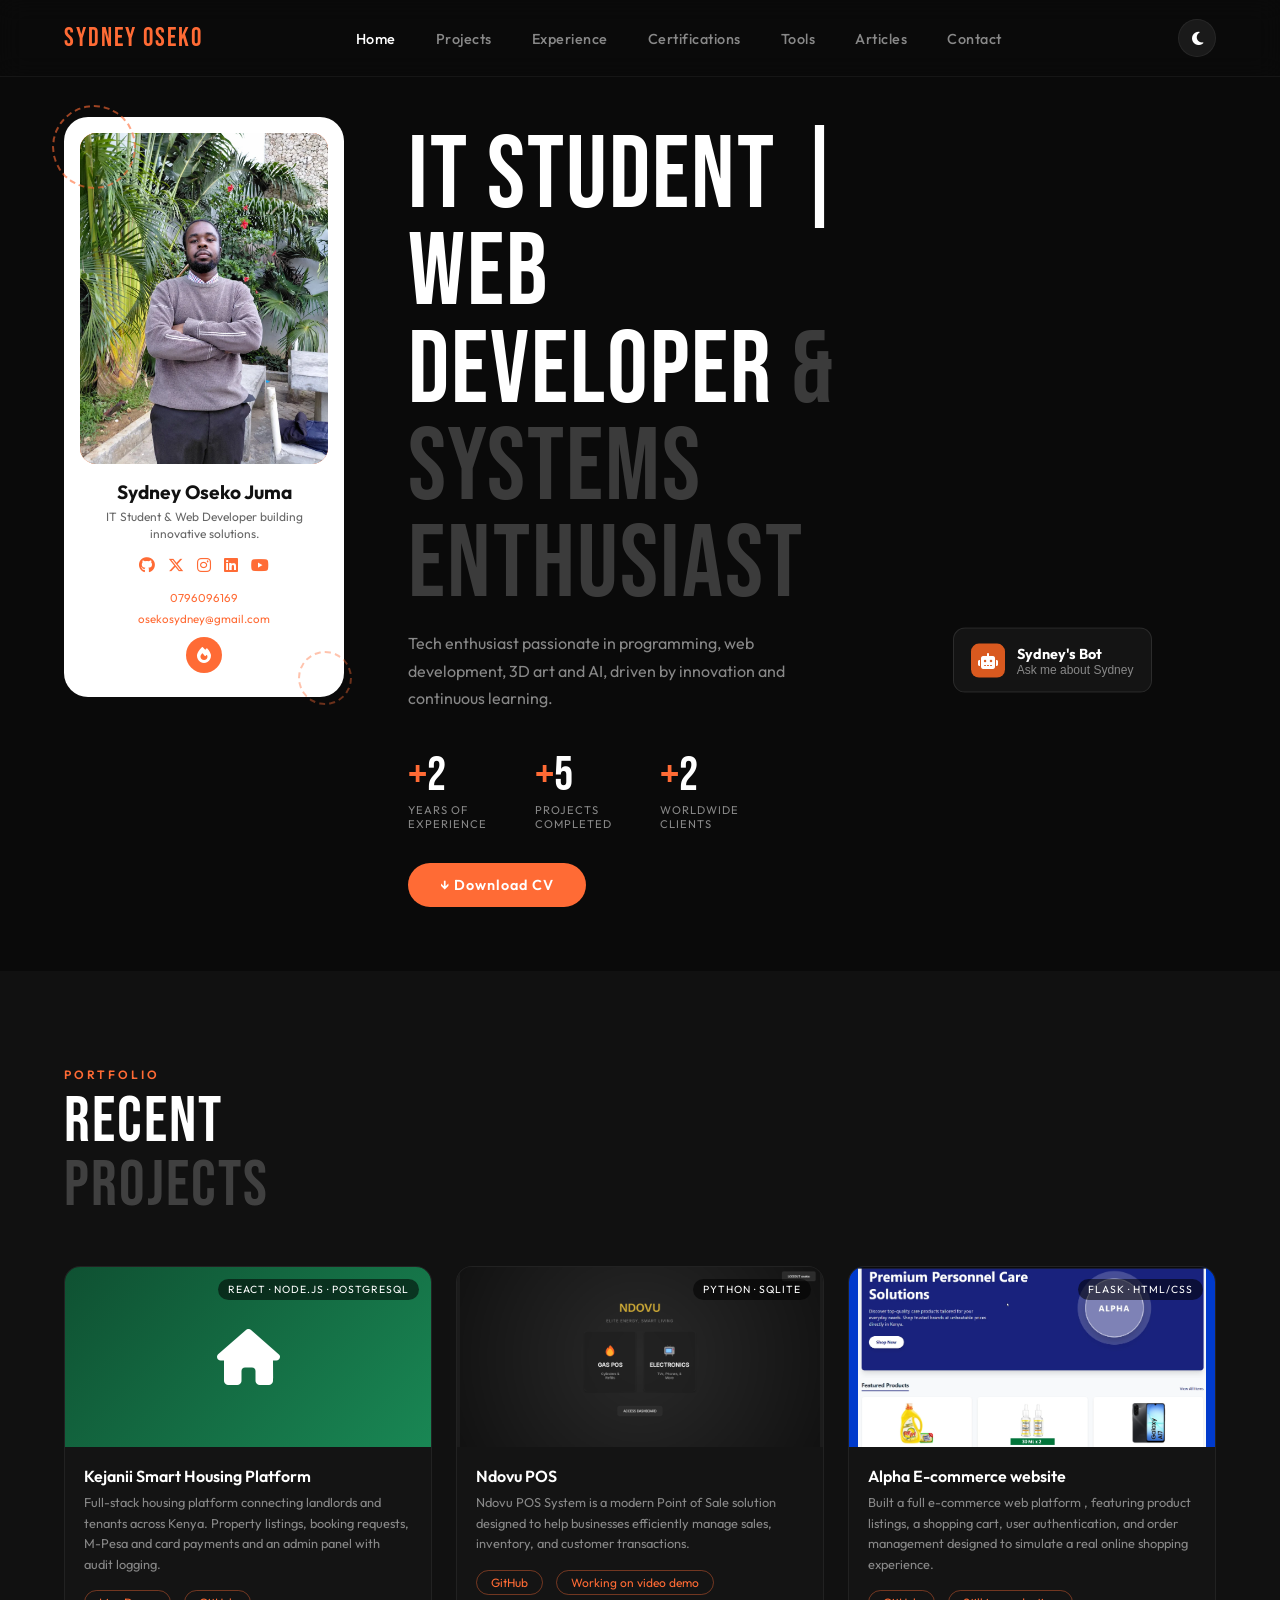
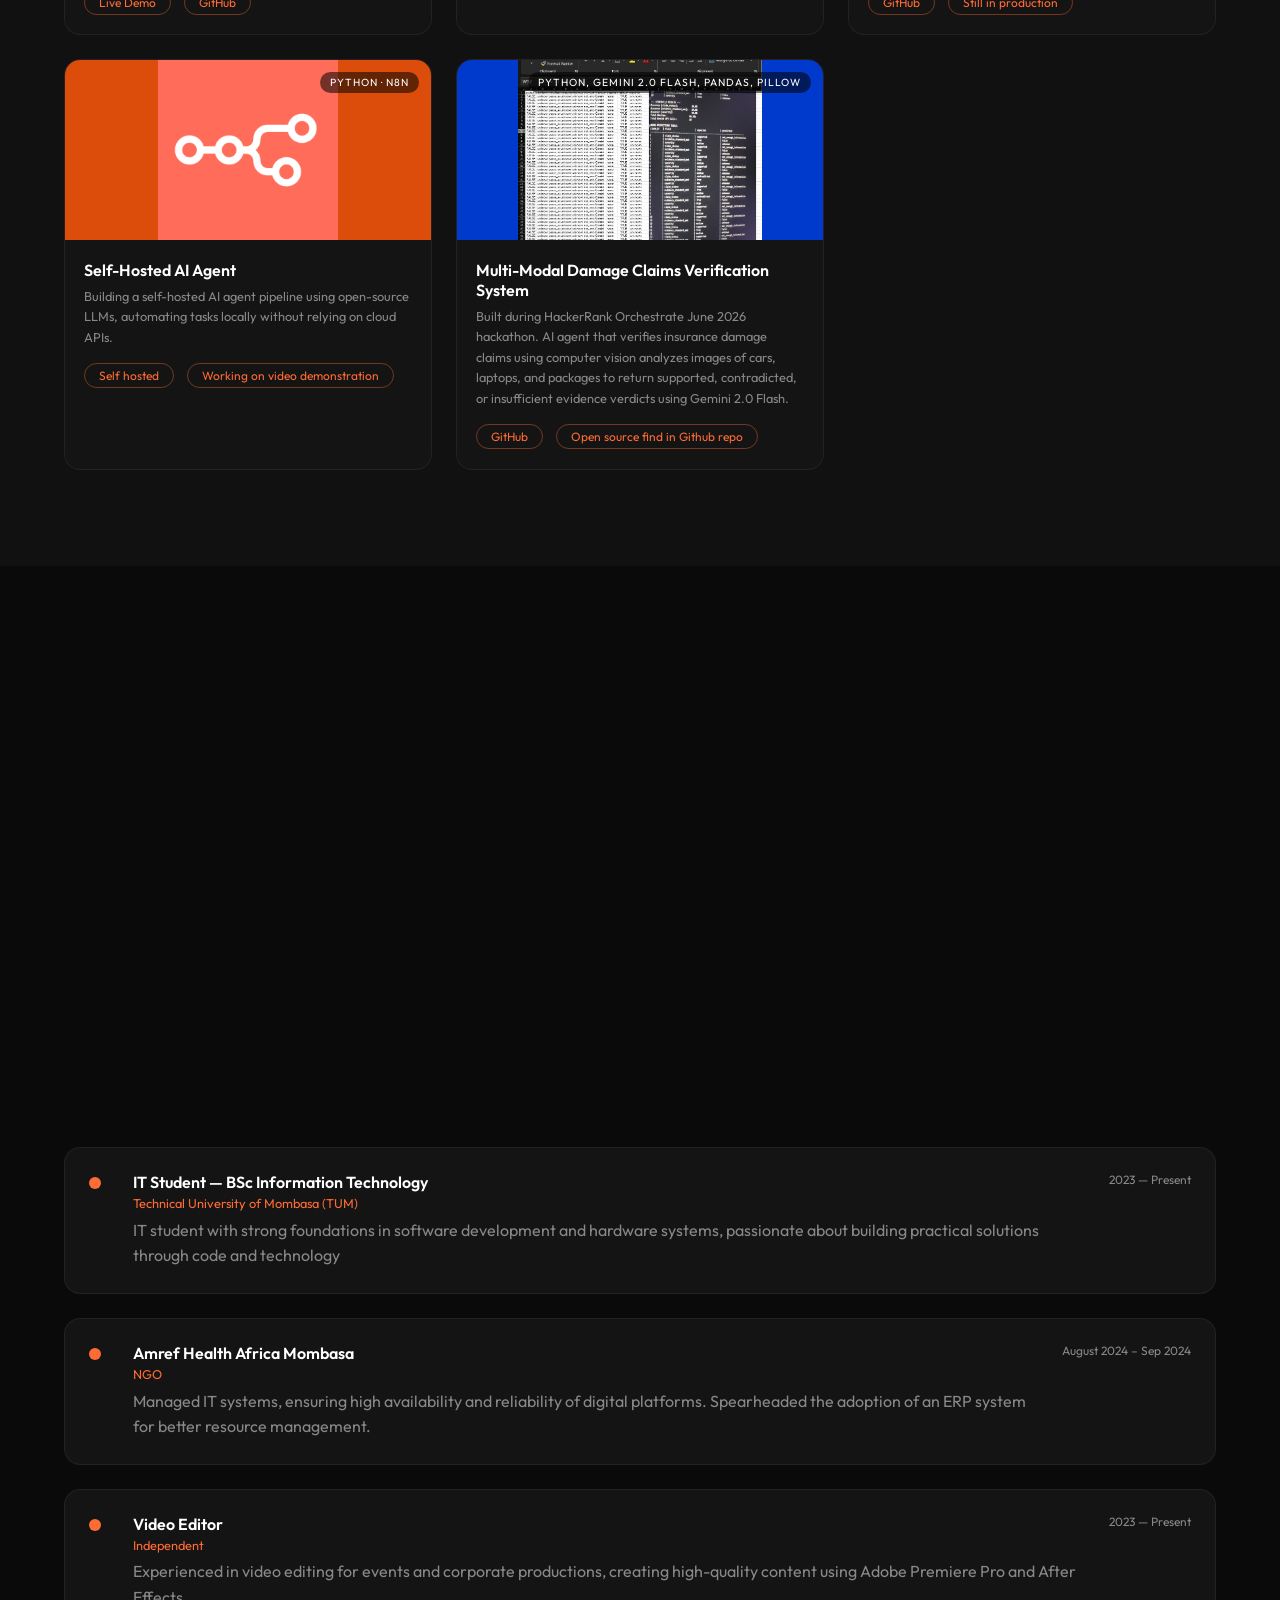
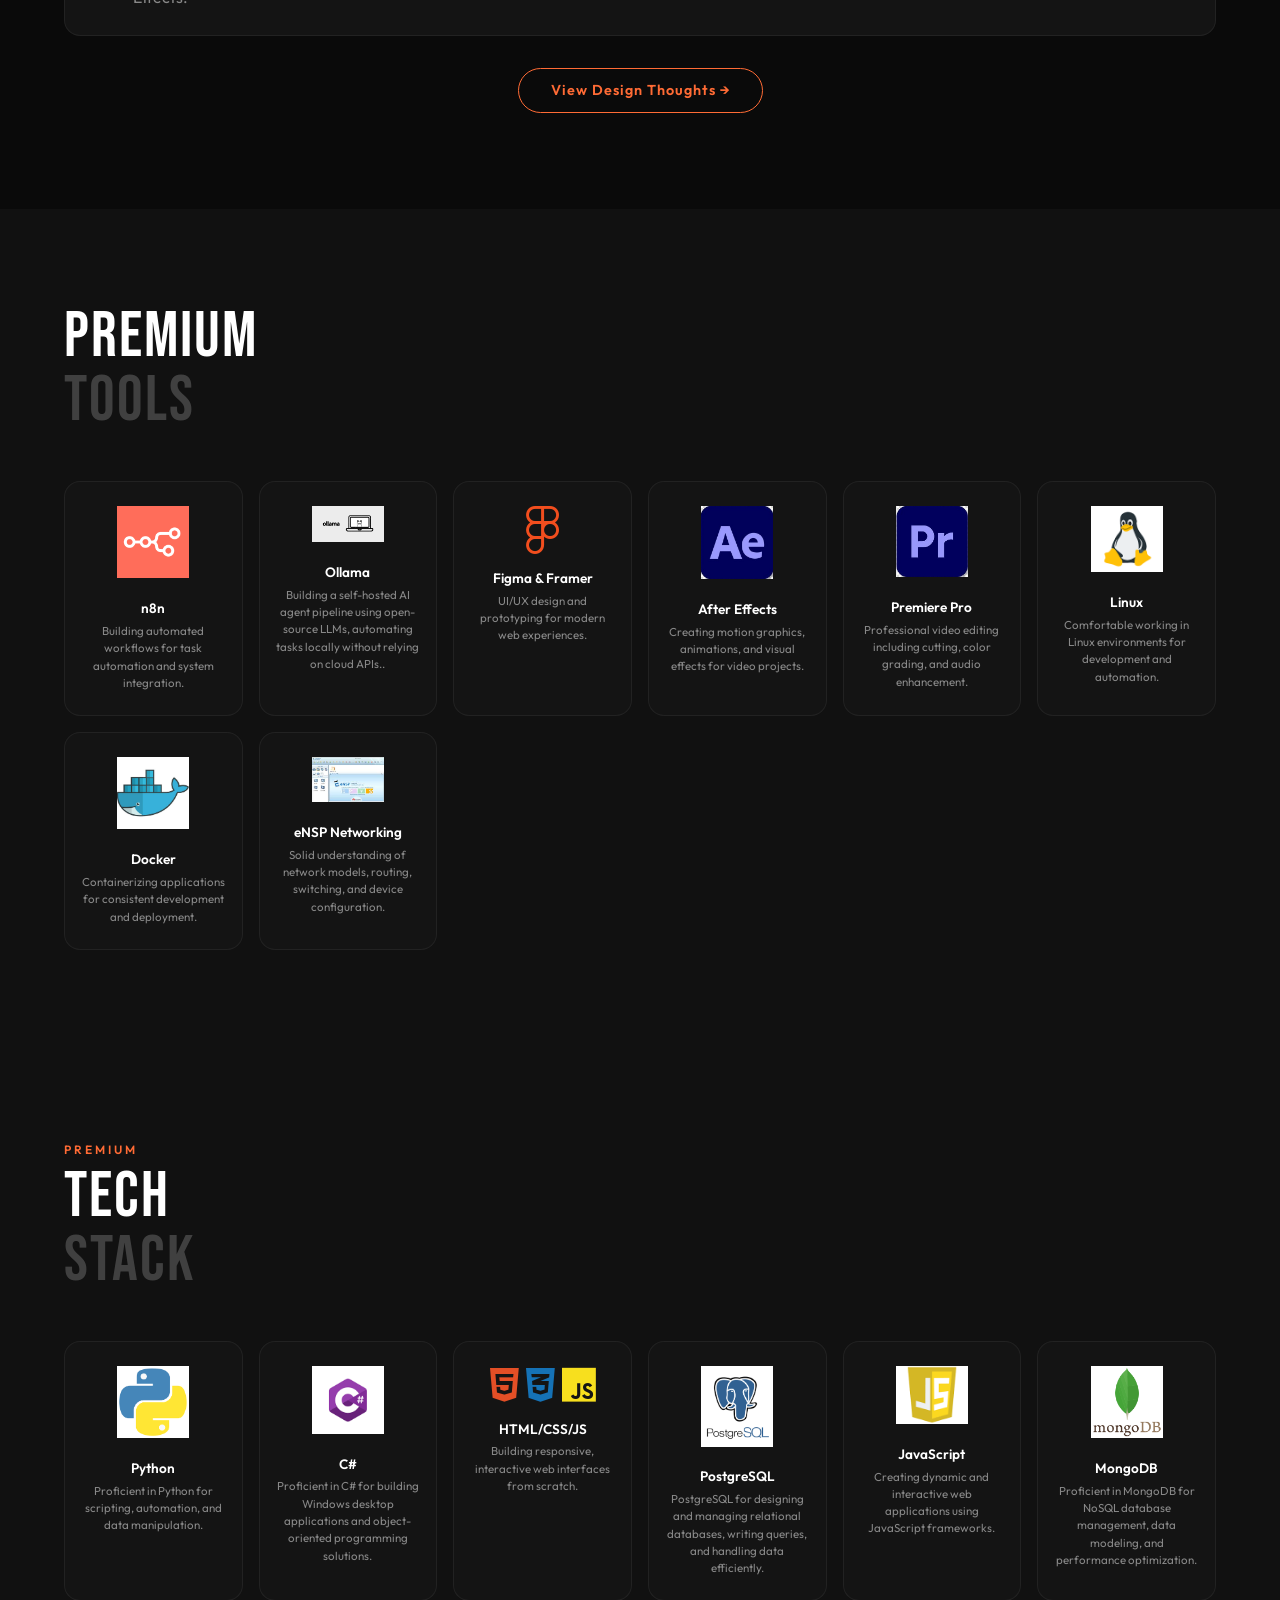
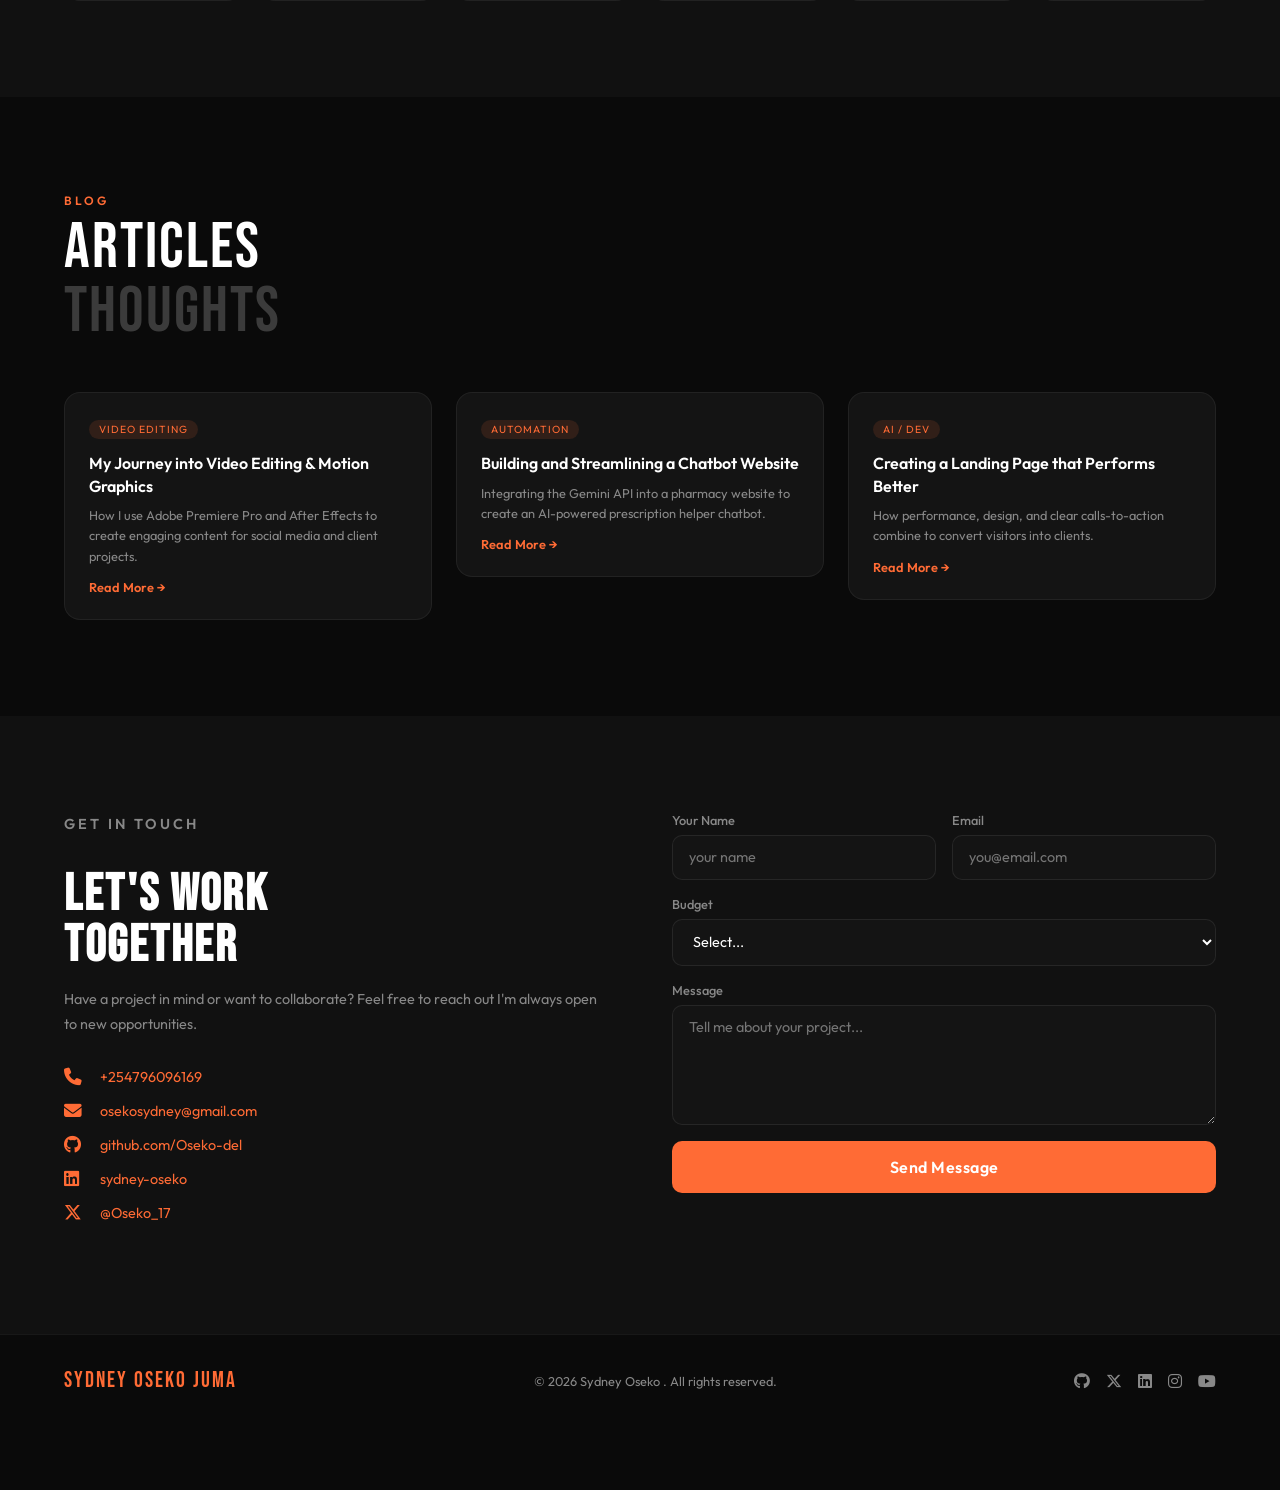
==== commit 2f842d4e: "portfolio updated" ====
--- a/index.html
+++ b/index.html
@@ -33,7 +33,7 @@
     <li><a href="#home">Home</a></li>
     <li><a href="#projects">Projects</a></li>
     <li><a href="#experience">Experience</a></li>
-    <li><a href="#certifications">Certifications</a></li>
+    <li><a href="certifications.html">Certifications</a></li>
     <li><a href="#tools">Tools</a></li>
     <li><a href="#thoughts">Articles</a></li>
     <li><a href="#contact">Contact</a></li>
@@ -50,7 +50,7 @@
   <a href="#home" onclick="closeMenu()">Home</a>
   <a href="#projects" onclick="closeMenu()">Projects</a>
   <a href="#experience" onclick="closeMenu()">Experience</a>
-   <a href="#certifications" onclick="closeMenu()">Certifications</a>
+  <a href="certifications.html">Certifications</a>
   <a href="#tools" onclick="closeMenu()">Tools</a>
   <a href="#thoughts" onclick="closeMenu()">Articles</a>
   <a href="#contact" onclick="closeMenu()">Contact</a>
@@ -61,7 +61,7 @@
   <div class="hero-card">
     <div class="card-photo">
       <!-- were i added my photo -->
-      <img src="sydney main.png" alt="Sydney Oseko Juma"
+      <img src="sydney.webp" alt="Sydney Oseko Juma"
         onerror="this.style.display='none'; this.nextElementSibling.style.display='flex';">
       <div class="card-photo-placeholder" style="display:none;">
         <i class="fas fa-user"></i>
@@ -111,7 +111,7 @@
         <div class="label">Years of<br>Experience</div>
       </div>
       <div class="stat-item">
-        <div class="num"><span>+</span>3</div>
+        <div class="num"><span>+</span>5</div>
         <div class="label">Projects<br>Completed</div>
       </div>
       <div class="stat-item">
@@ -147,6 +147,27 @@
     <div class="section-title">RECENT<br><span class="dim">PROJECTS</span></div>
   </div>
   <div class="projects-grid reveal">
+
+    <!-- NEW: KEJANII -->
+    <div class="project-card">
+      <div class="project-thumb">
+        <div class="project-thumb-inner kejanii">
+          <i class="fas fa-house" style="font-size:3.5rem;"></i>
+        </div>
+        <span class="tag">React · Node.js · PostgreSQL</span>
+      </div>
+      <div class="project-info">
+        <h3>Kejanii Smart Housing Platform</h3>
+        <p>Full-stack housing platform connecting landlords and tenants across Kenya. Property listings, booking requests, M-Pesa and card payments and an admin panel with audit logging.</p>
+        <div class="project-links">
+          <!-- PUT YOUR KEJANII LIVE LINK IN THE href BELOW -->
+          <a href="#" target="_blank" rel="noopener">Live Demo</a>
+          <!-- PUT YOUR KEJANII GITHUB REPO IN THE href BELOW -->
+          <a href="#" target="_blank" rel="noopener">GitHub</a>
+        </div>
+      </div>
+    </div>
+
     <div class="project-card">
       <div class="project-thumb">
         <div class="project-thumb-inner orange">
@@ -154,7 +175,7 @@
         </div>
         <span class="tag">Python · SQLite</span>
       </div>
-      <div class="project-info"
+      <div class="project-info">
         <h3>Ndovu POS</h3>
         <p>Ndovu POS System is a modern Point of Sale solution designed to help businesses efficiently manage sales, inventory, and customer transactions. </p>
         <div class="project-links">
@@ -301,7 +322,9 @@
     </div>
     
     <div class="tool-card green">
-      <span class="tool-icon">🎨</span>
+      <span class="tool-icon">
+        <i class="fa-brands fa-figma" style="color:#F24E1E; font-size:3rem;"></i>
+      </span>
       <h4>Figma & Framer</h4>
       <p>UI/UX design and prototyping for modern web experiences.</p>
     </div>
@@ -345,7 +368,7 @@
 
 
 <!--  tech stack -->
-<section id="tools">
+<section id="tech-stack">
   <div class="reveal">
     <p class="section-label">PREMIUM</p>
     <div class="section-title">TECH<br><span class="dim">stack</span></div>
@@ -366,7 +389,11 @@
       <p>Proficient in C# for building Windows desktop applications and object-oriented programming solutions.</p>
     </div>
     <div class="tool-card orange">
-      <span class="tool-icon">🌐</span>
+      <span class="tool-icon">
+        <i class="fa-brands fa-html5" style="color:#E34F26; font-size:2.4rem;"></i>
+        <i class="fa-brands fa-css3-alt" style="color:#1572B6; font-size:2.4rem;"></i>
+        <i class="fa-brands fa-js" style="color:#F7DF1E; font-size:2.4rem;"></i>
+      </span>
       <h4>HTML/CSS/JS</h4>
       <p>Building responsive, interactive web interfaces from scratch.</p>
     </div>
--- a/style.css
+++ b/style.css
@@ -20,6 +20,8 @@
   --scrim: rgba(0,0,0,0.55);
   --shadow-soft: rgba(0,0,0,0.45);
   --on-accent: #ffffff; /* text color placed on top of orange/green buttons */
+  --card-text: #111111;
+  --card-text-dim: #666666;
 }
 
 /* LIGHT THEME — toggled via data-theme="light" on <html> */
@@ -42,6 +44,8 @@
   --scrim: rgba(255,255,255,0.7);
   --shadow-soft: rgba(0,0,0,0.12);
   --on-accent: #ffffff;
+  --card-text: #f5f5f5;
+  --card-text-dim: #b5b5b5;
 }
 
 * { margin: 0; padding: 0; box-sizing: border-box; }
@@ -53,6 +57,8 @@
   overflow-x: hidden;
   transition: background 0.3s ease, color 0.3s ease;
 }
+::selection { background: var(--orange); color: #fff; }
+:focus-visible { outline: 2px solid var(--orange); outline-offset: 3px; }
 
 /* NAV */
 nav {
@@ -125,6 +131,7 @@
   gap: 4rem;
   position: relative;
 }
+/* Photo card — floating/hovering animation removed, only the fade-in stays */
 .hero-card {
   flex-shrink: 0;
   width: 280px;
@@ -135,14 +142,10 @@
   opacity: 0;
   transform: translateY(30px);
   margin-top: -220px;
-  animation: fadeUp 0.8s ease forwards, floatCard 4s ease-in-out 0.8s infinite;
+  animation: fadeUp 0.8s ease forwards;
 }
 @keyframes fadeUp {
   to { opacity: 1; transform: translateY(0); }
-}
-@keyframes floatCard {
-  0%, 100% { transform: translateY(0px); }
-  50% { transform: translateY(-12px); }
 }
 .hero-card::before {
   content: '';
@@ -162,20 +165,20 @@
   border-radius: 50%;
   opacity: 0.4;
 }
+/* Frame matches the photo's 3:4 shape so nothing is cropped or zoomed */
 .card-photo {
   background: var(--orange);
   border-radius: 16px;
-  height: 240px;
+  width: 100%;
+  aspect-ratio: 3 / 4;
   overflow: hidden;
   display: flex;
-  align-items: flex-end;
-  justify-content: center;
 }
 .card-photo img {
   width: 100%;
   height: 100%;
-  object-fit: cover;
-  object-position: top;
+  object-fit: contain;
+  display: block;
 }
 .card-photo-placeholder {
   width: 100%;
@@ -193,12 +196,12 @@
 .card-info h3 {
   font-size: 1.2rem;
   font-weight: 700;
-  color: #111;
+  color: var(--card-text);
   margin-bottom: 0.3rem;
 }
 .card-info p {
   font-size: 0.75rem;
-  color: #666;
+  color: var(--card-text-dim);
   margin-bottom: 0.8rem;
   line-height: 1.4;
 }
@@ -280,7 +283,7 @@
 }
 
 /* SECTION BASE */
-section { padding: 6rem 4rem; }
+section { padding: 6rem 4rem; scroll-margin-top: 70px; }
 .section-label {
   font-size: 0.75rem;
   letter-spacing: 3px;
@@ -336,6 +339,7 @@
 .project-thumb-inner.orange { background: #1c1c1c; }
 .project-thumb-inner.green { background: #003acc; }
 .project-thumb-inner.blue { background: #dc4d0b; }
+.project-thumb-inner.kejanii { background: linear-gradient(135deg, #0f5132, #198754); color: #fff; }
 .project-thumb .tag {
   position: absolute;
   top: 12px; right: 12px;
@@ -350,6 +354,21 @@
 .project-info { padding: 1.2rem; }
 .project-info h3 { font-size: 1rem; font-weight: 600; margin-bottom: 0.4rem; }
 .project-info p { font-size: 0.8rem; color: var(--gray); line-height: 1.6; margin-bottom: 1rem; }
+.project-stack {
+  display: flex;
+  flex-wrap: wrap;
+  gap: 0.4rem;
+  margin-bottom: 1rem;
+}
+.project-stack span {
+  font-size: 0.65rem;
+  color: var(--gray);
+  background: var(--overlay-1);
+  border: 1px solid var(--border-soft);
+  padding: 3px 9px;
+  border-radius: 20px;
+  letter-spacing: 0.5px;
+}
 .project-links { display: flex; gap: 0.8rem; }
 .project-links a {
   font-size: 0.75rem;
@@ -401,8 +420,68 @@
   flex-shrink: 0;
 }
 
+/* CERTIFICATIONS PAGE (certifications.html) */
+.cert-page { min-height: 100vh; padding-top: 8rem; background: var(--dark2); }
+.back-link {
+  display: inline-block;
+  margin-bottom: 1.5rem;
+  color: var(--gray);
+  text-decoration: none;
+  font-size: 0.85rem;
+  transition: color 0.2s;
+}
+.back-link:hover { color: var(--orange); }
+.nav-links a.active { color: var(--white); }
+.nav-links a.active::after { width: 100%; }
+.cert-grid {
+  display: grid;
+  grid-template-columns: repeat(auto-fill, minmax(220px, 260px));
+  justify-content: start;
+  gap: 1.2rem;
+}
+.cert-card {
+  display: flex;
+  flex-direction: column;
+  background: var(--card-bg);
+  border: 1px solid var(--border-soft);
+  border-radius: 14px;
+  overflow: hidden;
+  text-decoration: none;
+  color: inherit;
+  transition: transform 0.3s, border-color 0.3s;
+}
+.cert-card:hover {
+  transform: translateY(-4px);
+  border-color: rgba(255,107,53,0.3);
+}
+.cert-img {
+  background: var(--dark3);
+  padding: 0.5rem;
+  aspect-ratio: 4 / 3;
+  display: flex;
+  align-items: center;
+  justify-content: center;
+}
+.cert-img img {
+  width: 100%;
+  height: 100%;
+  object-fit: contain;
+  display: block;
+  border-radius: 4px;
+}
+.cert-body { padding: 0.9rem 1rem 1rem; }
+.cert-body h3 { font-size: 0.9rem; font-weight: 600; margin-bottom: 0.25rem; line-height: 1.35; }
+.cert-body p { font-size: 0.75rem; color: var(--gray); line-height: 1.5; }
+.cert-verify {
+  display: inline-block;
+  margin-top: 0.55rem;
+  font-size: 0.7rem;
+  font-weight: 600;
+  color: var(--orange);
+}
+
 /* TOOLS */
-#tools { background: var(--dark2); }
+#tools, #tech-stack { background: var(--dark2); }
 .tools-grid {
   display: grid;
   grid-template-columns: repeat(auto-fit, minmax(160px, 1fr));
@@ -527,11 +606,12 @@
   text-align: center;
 }
 
-/* FOOTER */
+/* FOOTER
+   Extra bottom padding so the fixed chat pill never covers the footer text */
 footer {
   background: var(--dark);
   border-top: 1px solid var(--border-soft);
-  padding: 2rem 4rem;
+  padding: 2rem 4rem 6rem;
   display: flex;
   justify-content: space-between;
   align-items: center;
@@ -566,73 +646,52 @@
 .mobile-menu {
   display: none;
   position: fixed;
-  top: 60px;
+  top: 54px;
   right: 0;
   left: auto;
-  width: 200px;
-  background: color-mix(in srgb, var(--dark2) 90%, transparent);
+  min-width: 180px;
+  background: color-mix(in srgb, var(--dark2) 92%, transparent);
   backdrop-filter: blur(10px);
   z-index: 99;
   flex-direction: column;
-  align-items: flex-start;
-  justify-content: flex-start;
+  align-items: stretch;
   gap: 0;
-  border-radius: 0 0 0 16px;
+  border-radius: 0 0 0 14px;
   border-left: 1px solid var(--border-soft);
   border-bottom: 1px solid var(--border-soft);
   padding: 0.3rem 0;
 }
-.mobile-menu a {
-  font-family: 'Outfit', sans-serif;
-  font-size: 0.75rem;
-  font-weight: 400;
-  text-transform: none;
-  letter-spacing: 0
-  color: var(--gray);
-  text-decoration: none;
-  letter-spacing: 0.2px;
-  padding: 0.5rem 1rem;
-  width: 50%;
-  transition: color 0.2s, background 0.2s;
-}
-.mobile-menu a:hover {
-  color: var(--white);
-  background: var(--overlay-1);
-}
-.mobile-close { display: none; }
 .mobile-menu.open { display: flex; }
 .mobile-menu a {
   font-family: 'Bebas Neue', sans-serif;
-  font-size: 2.5rem;
+  font-size: 1.4rem;
   color: var(--white);
   text-decoration: none;
-  letter-spacing: 3px;
-  transition: color 0.2s;
-}
-.mobile-menu a:hover { color: var(--orange); }
-.mobile-close {
-  position: absolute;
-  top: 1.5rem; right: 2rem;
-  font-size: 1.8rem;
-  color: var(--white);
-  cursor: pointer;
-}
+  letter-spacing: 1.5px;
+  padding: 0.4rem 1.1rem;
+  transition: color 0.2s, background 0.2s;
+}
+.mobile-menu a:hover { color: var(--orange); background: var(--overlay-1); }
+.mobile-close { display: none; }
 
 /* RESPONSIVE */
 @media (max-width: 900px) {
   .exp-item {
-  flex-direction: column;
-  gap: 0.5rem;
-}
-
-.exp-date {
-  margin-left: 0;
-}
-
-.exp-content p {
-  font-size: 0.82rem;
-}
-  nav { padding: 1rem 2rem; }
+    flex-direction: column;
+    gap: 0.5rem;
+  }
+
+  .exp-date {
+    margin-left: 0;
+  }
+
+  .exp-content p {
+    font-size: 0.82rem;
+  }
+  nav { padding: 0.7rem 1.2rem; }
+  .nav-logo { font-size: 1.3rem; }
+  .theme-toggle { width: 32px; height: 32px; font-size: 0.85rem; margin-left: 0; }
+  .hamburger { font-size: 1.25rem; }
   .nav-links { display: none; }
   .hamburger { display: block; }
   #home { flex-direction: column; padding: 7rem 2rem 4rem; text-align: center; }
@@ -641,7 +700,7 @@
   section { padding: 4rem 2rem; }
   .contact-wrap { grid-template-columns: 1fr; gap: 2rem; }
   .form-row { grid-template-columns: 1fr; }
-  footer { padding: 1.5rem 2rem; flex-direction: column; text-align: center; }
+  footer { padding: 1.5rem 2rem 5.5rem; flex-direction: column; text-align: center; }
 }
 @media (max-width: 600px) {
   .hero-title { font-size: 3.5rem; }
@@ -836,8 +895,8 @@
 /* ---------- Pill (fixed, appears once you scroll past hero) ---------- */
 .syd-bot-pill {
   position: fixed;
-  bottom: 2rem;
-  right: 2rem;
+  bottom: 1.5rem;
+  right: 1.5rem;
   display: flex;
   align-items: center;
   gap: 0.5rem;
@@ -845,10 +904,10 @@
   color: var(--white);
   border: none;
   border-radius: 30px;
-  padding: 0.75rem 1.3rem;
+  padding: 0.6rem 1.1rem;
   font-family: 'Outfit', sans-serif;
   font-weight: 600;
-  font-size: 0.85rem;
+  font-size: 0.8rem;
   cursor: pointer;
   z-index: 999;
   opacity: 0;
@@ -873,6 +932,16 @@
   .syd-bot-dock { display: none; } /* hero is stacked/centered on mobile, no room to dock */
 }
 @media (max-width: 600px) {
-  .syd-bot-panel { width: 280px; height: 380px; right: 1rem; bottom: 5.5rem; }
-  .syd-bot-pill { bottom: 1.2rem; right: 1.2rem; }
+  .syd-bot-panel { width: 280px; height: 380px; right: 1rem; bottom: 5rem; }
+  .syd-bot-pill { bottom: 1rem; right: 1rem; padding: 0.6rem 0.9rem; }
+}
+
+/* Respect people who turn animations off in their OS */
+@media (prefers-reduced-motion: reduce) {
+  *, *::before, *::after {
+    animation-duration: 0.01ms !important;
+    animation-iteration-count: 1 !important;
+    transition-duration: 0.01ms !important;
+    scroll-behavior: auto !important;
+  }
 }
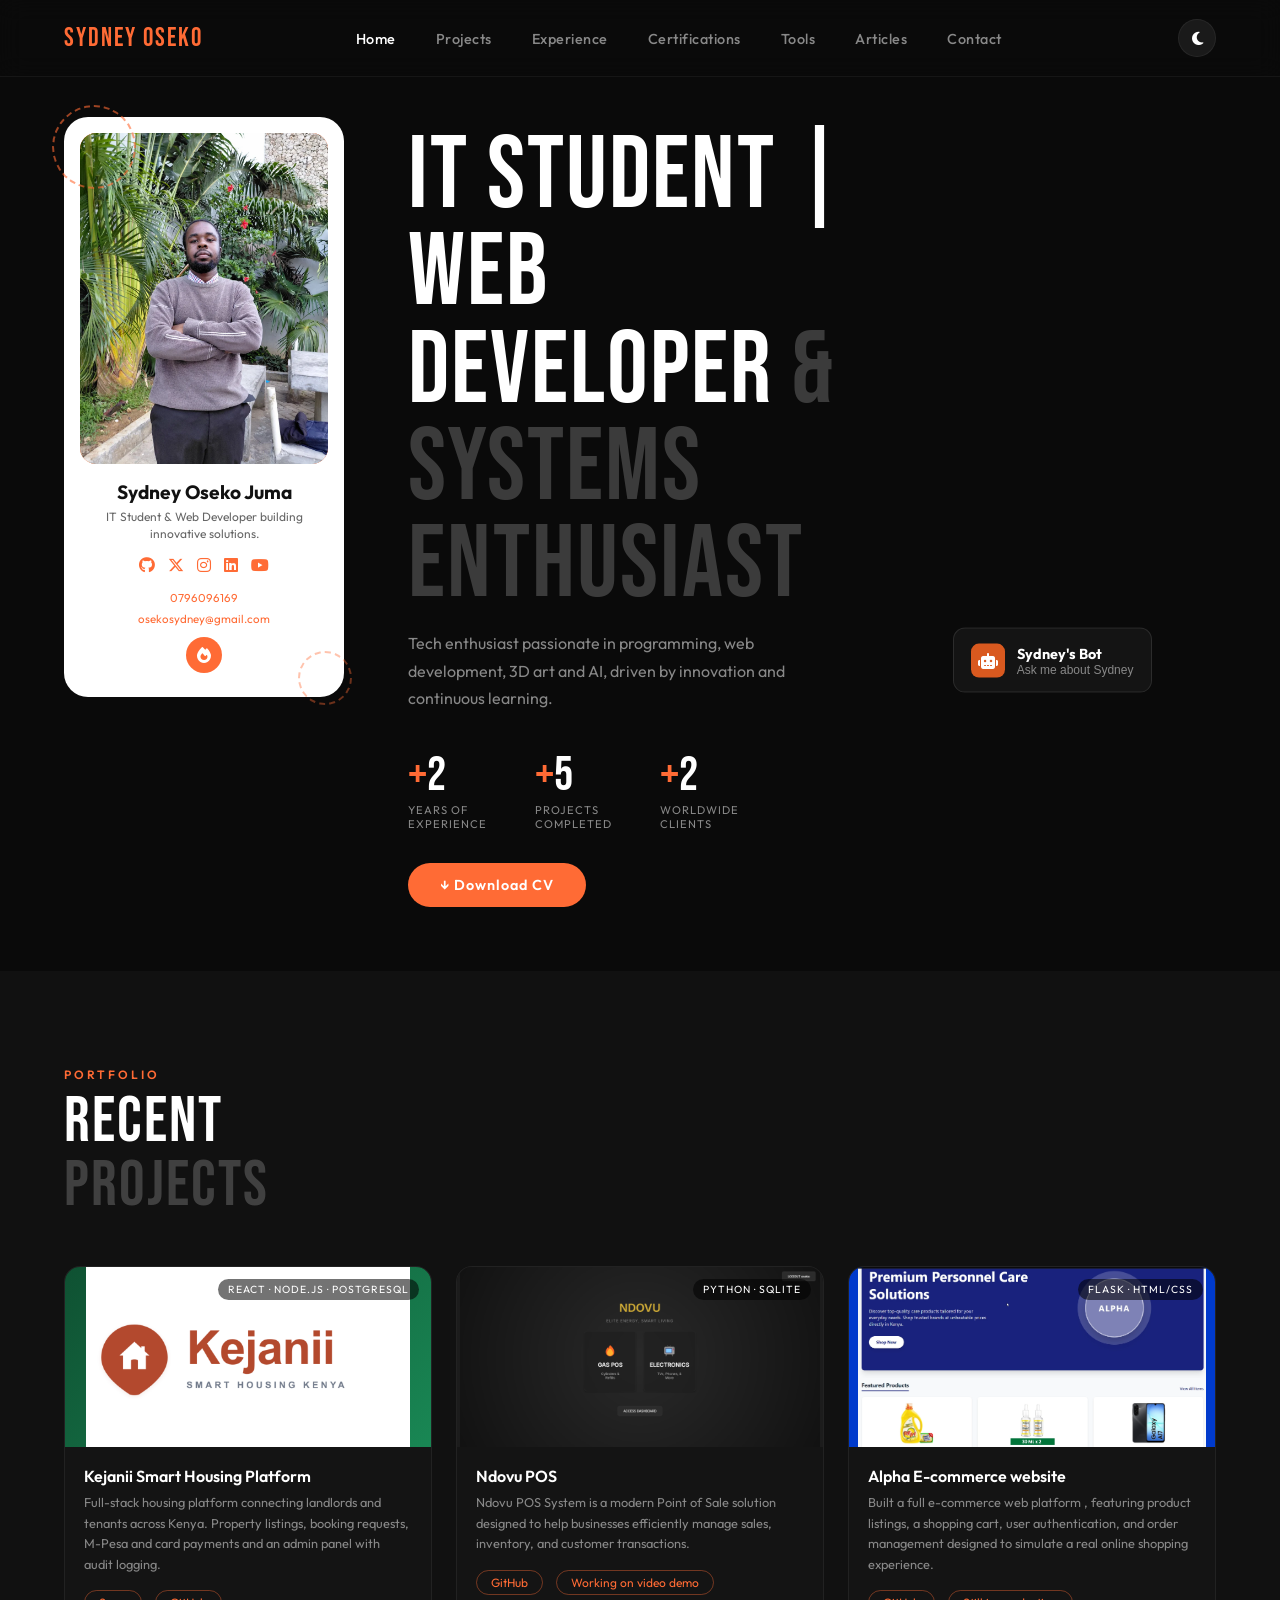
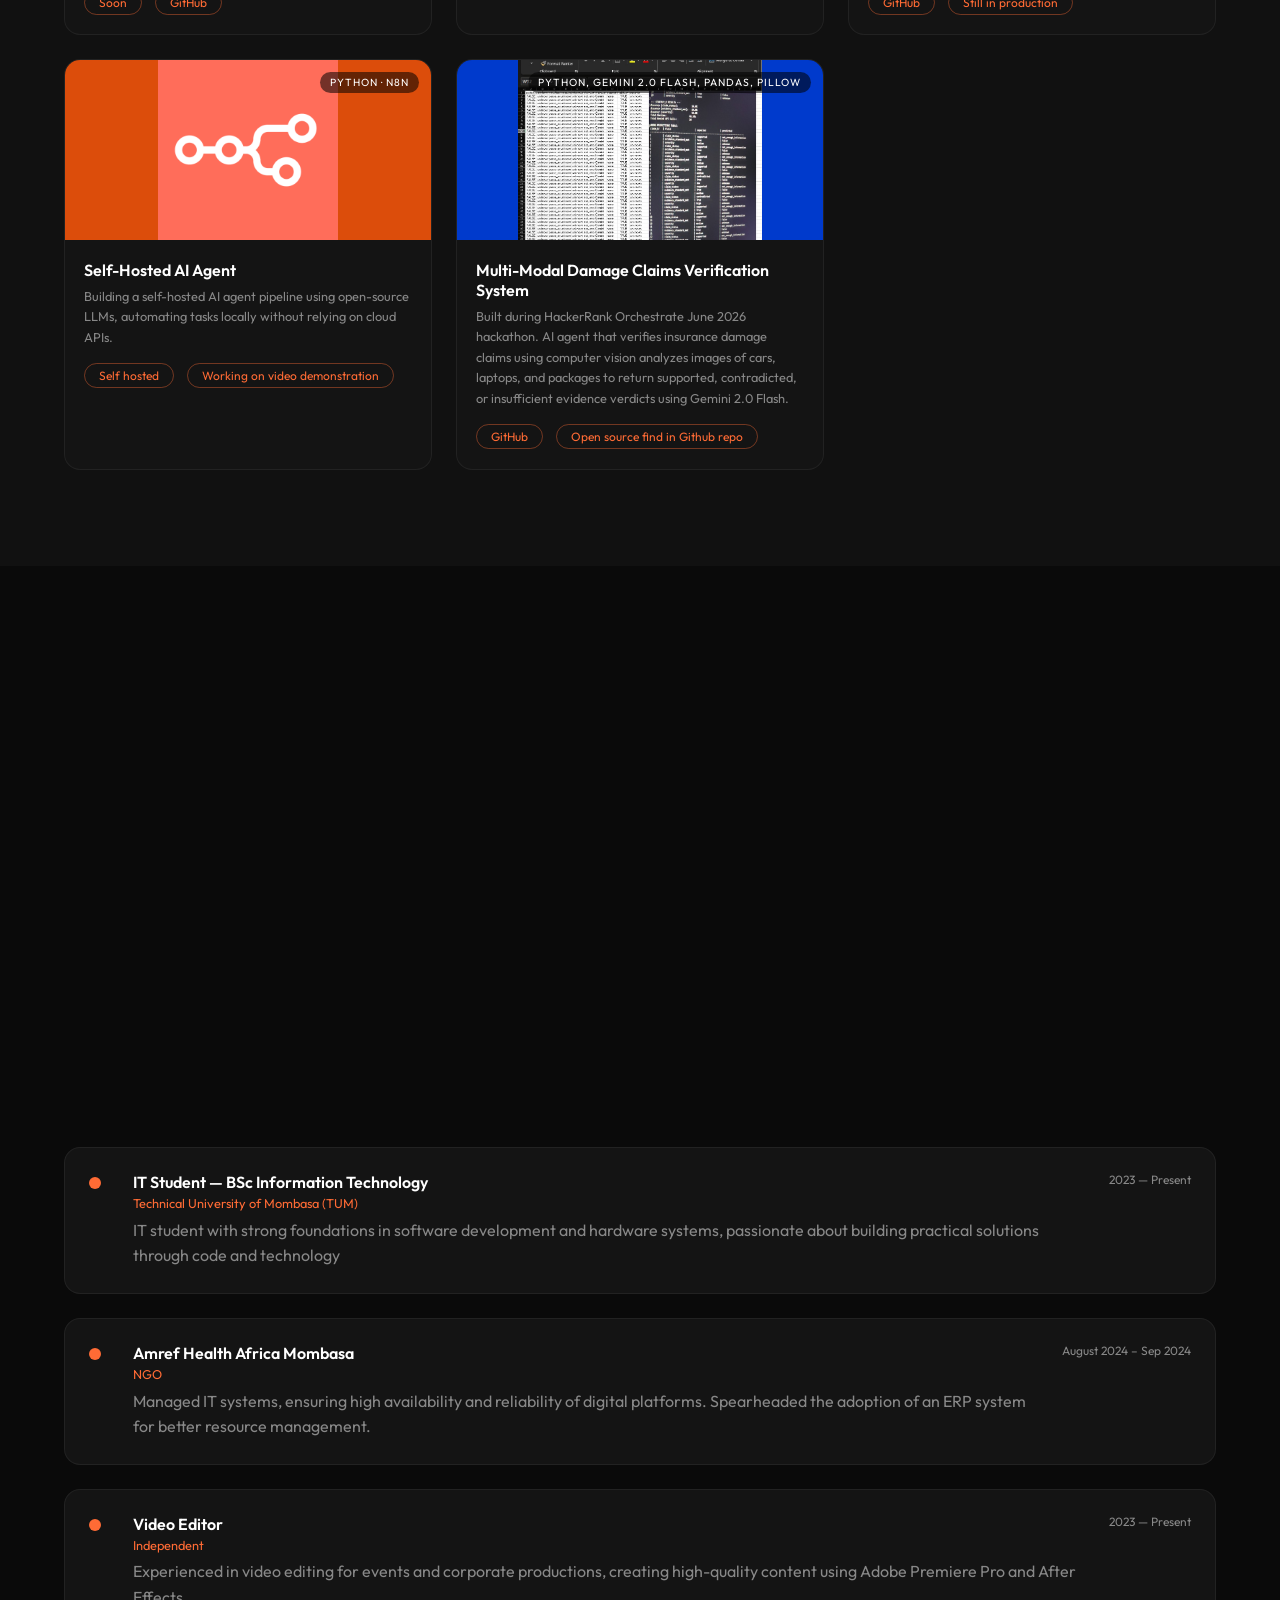
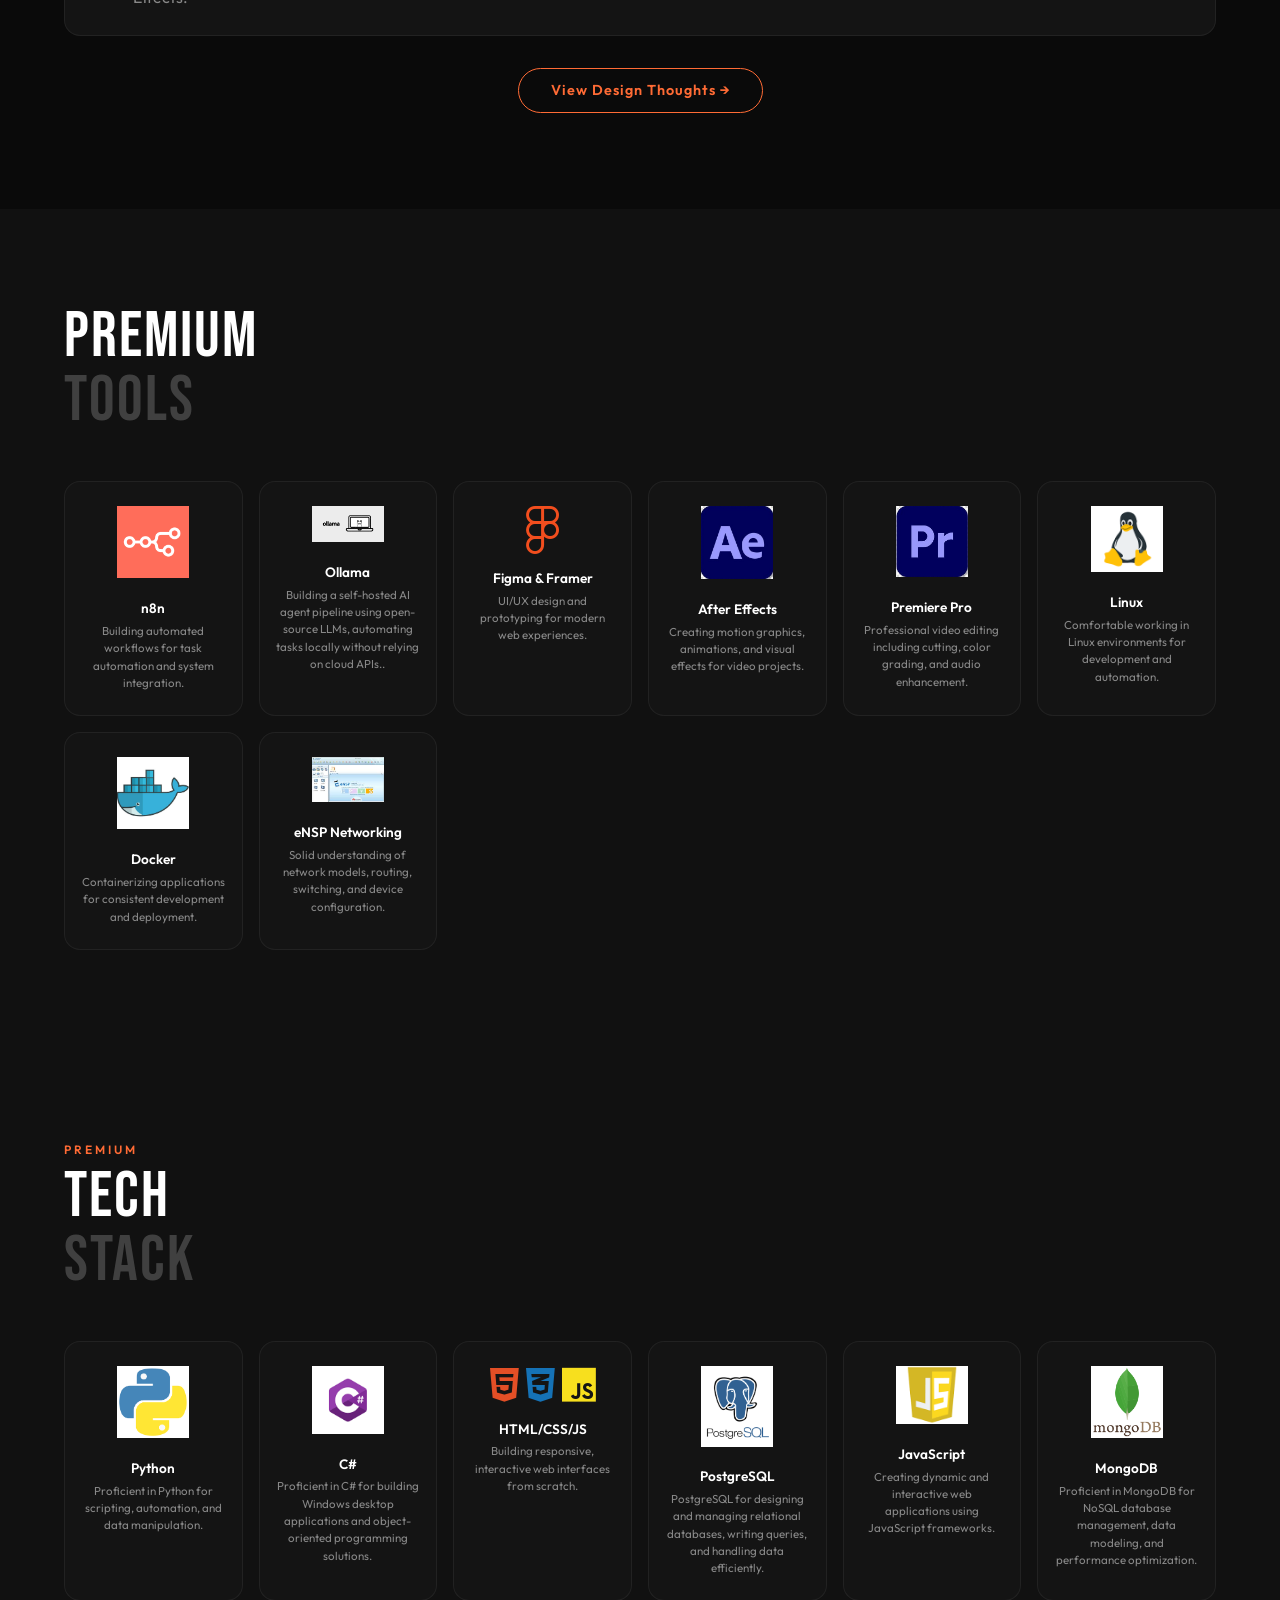
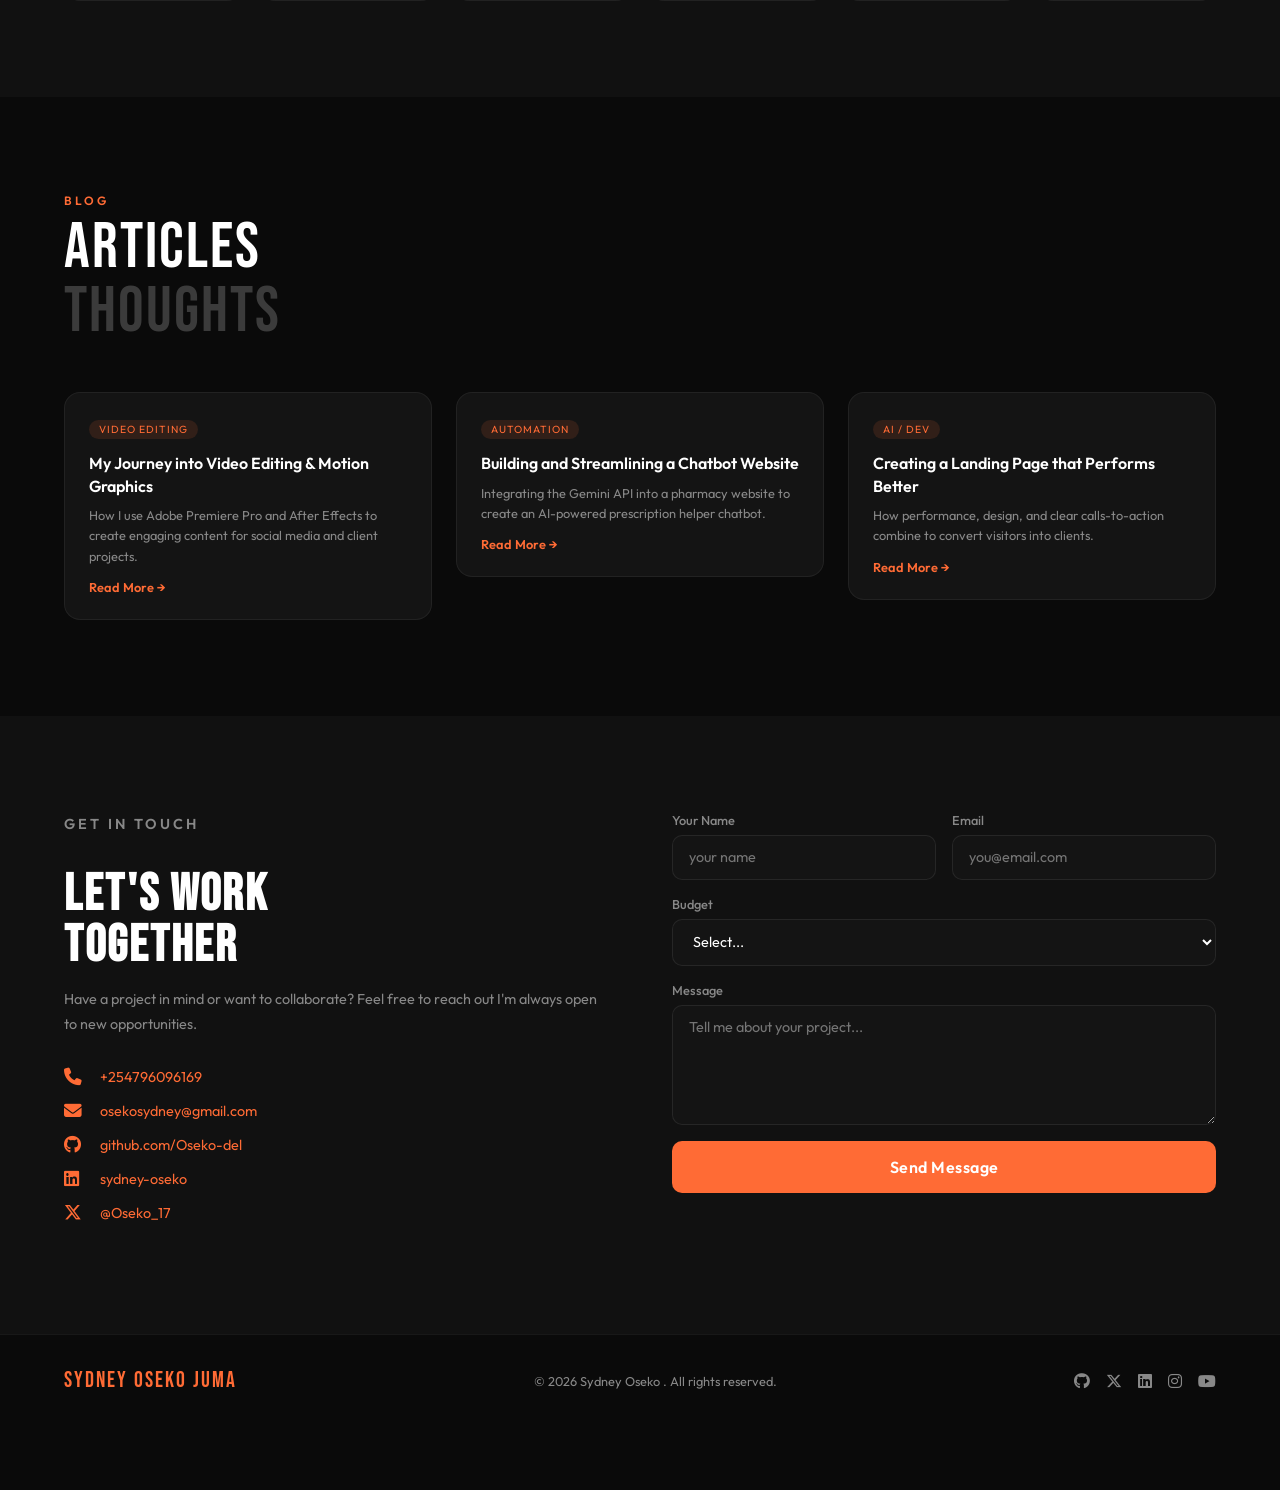
==== commit 48b815ac: "kejanii baner" ====
--- a/index.html
+++ b/index.html
@@ -152,7 +152,7 @@
     <div class="project-card">
       <div class="project-thumb">
         <div class="project-thumb-inner kejanii">
-          <i class="fas fa-house" style="font-size:3.5rem;"></i>
+          <img src="kerjanii baner.png" style="width:180%; height:180%; object-fit:contain;">
         </div>
         <span class="tag">React · Node.js · PostgreSQL</span>
       </div>
@@ -161,9 +161,9 @@
         <p>Full-stack housing platform connecting landlords and tenants across Kenya. Property listings, booking requests, M-Pesa and card payments and an admin panel with audit logging.</p>
         <div class="project-links">
           <!-- PUT YOUR KEJANII LIVE LINK IN THE href BELOW -->
-          <a href="#" target="_blank" rel="noopener">Live Demo</a>
+          <a href="#" target="_blank" rel="noopener">Soon</a>
           <!-- PUT YOUR KEJANII GITHUB REPO IN THE href BELOW -->
-          <a href="#" target="_blank" rel="noopener">GitHub</a>
+           <a href="https://github.com/Oseko-del/Kejanii-showcase-real-work-in-private-repo-" target="_blank">GitHub </a>
         </div>
       </div>
     </div>
@@ -179,7 +179,7 @@
         <h3>Ndovu POS</h3>
         <p>Ndovu POS System is a modern Point of Sale solution designed to help businesses efficiently manage sales, inventory, and customer transactions. </p>
         <div class="project-links">
-          <a href="https://github.com/yourusername" target="_blank">GitHub </a>
+          <a href="https://github.com/Oseko-del" target="_blank">GitHub </a>
           <a href="https://sydneyoseko.netlify.app" target="_blank"> Working on video demo</a>
           
         </div>
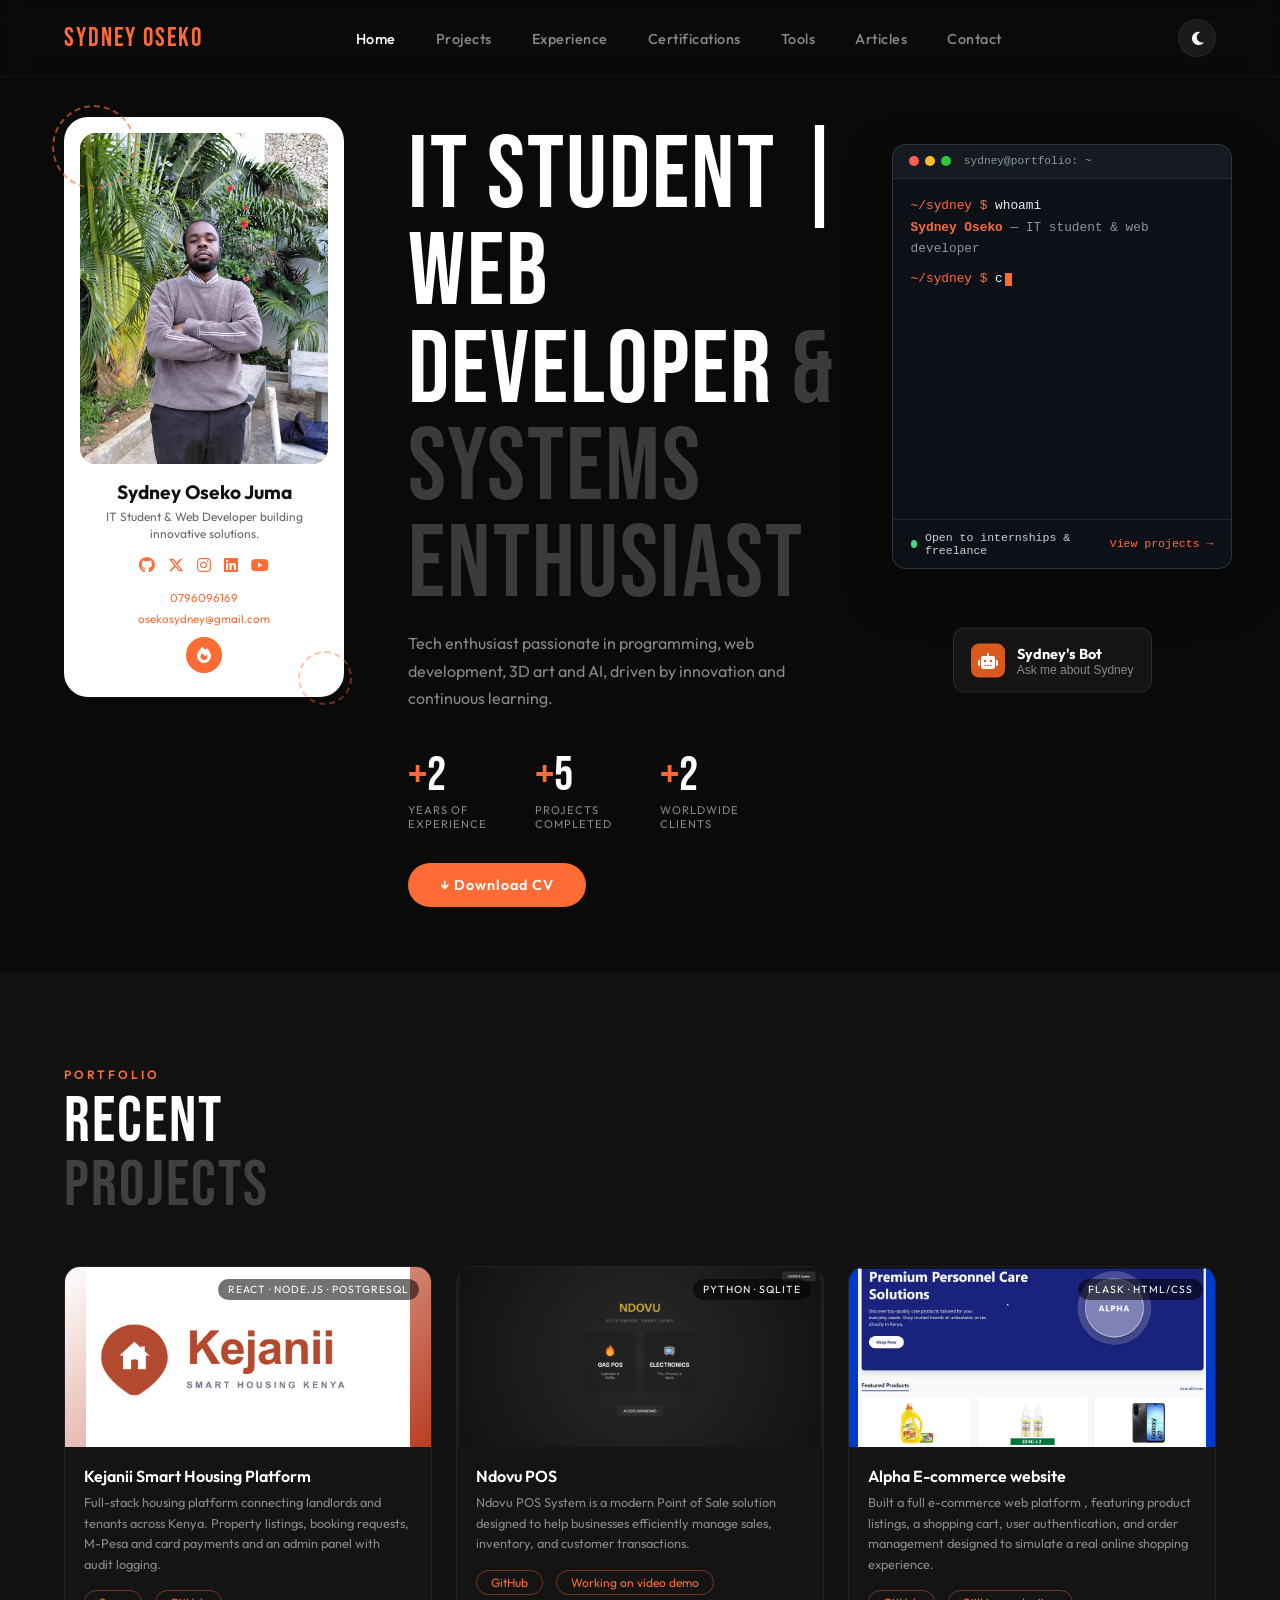
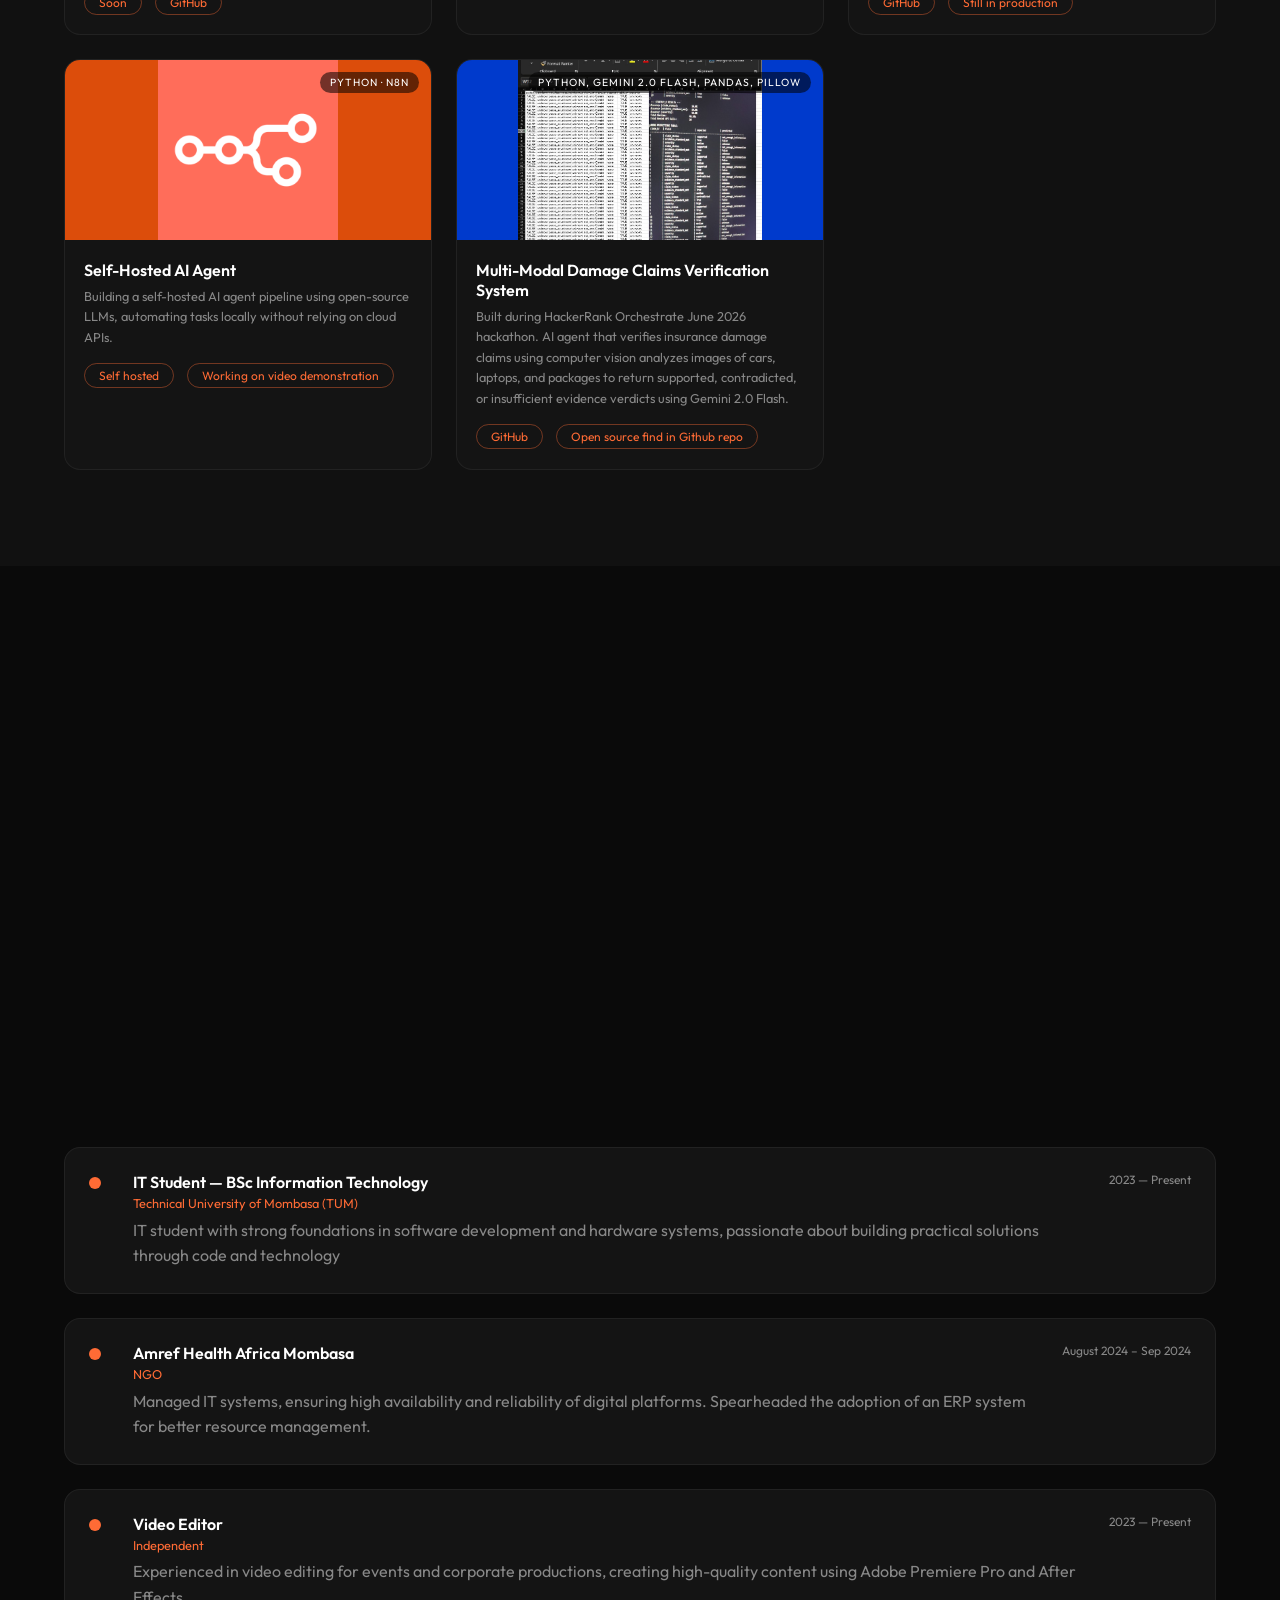
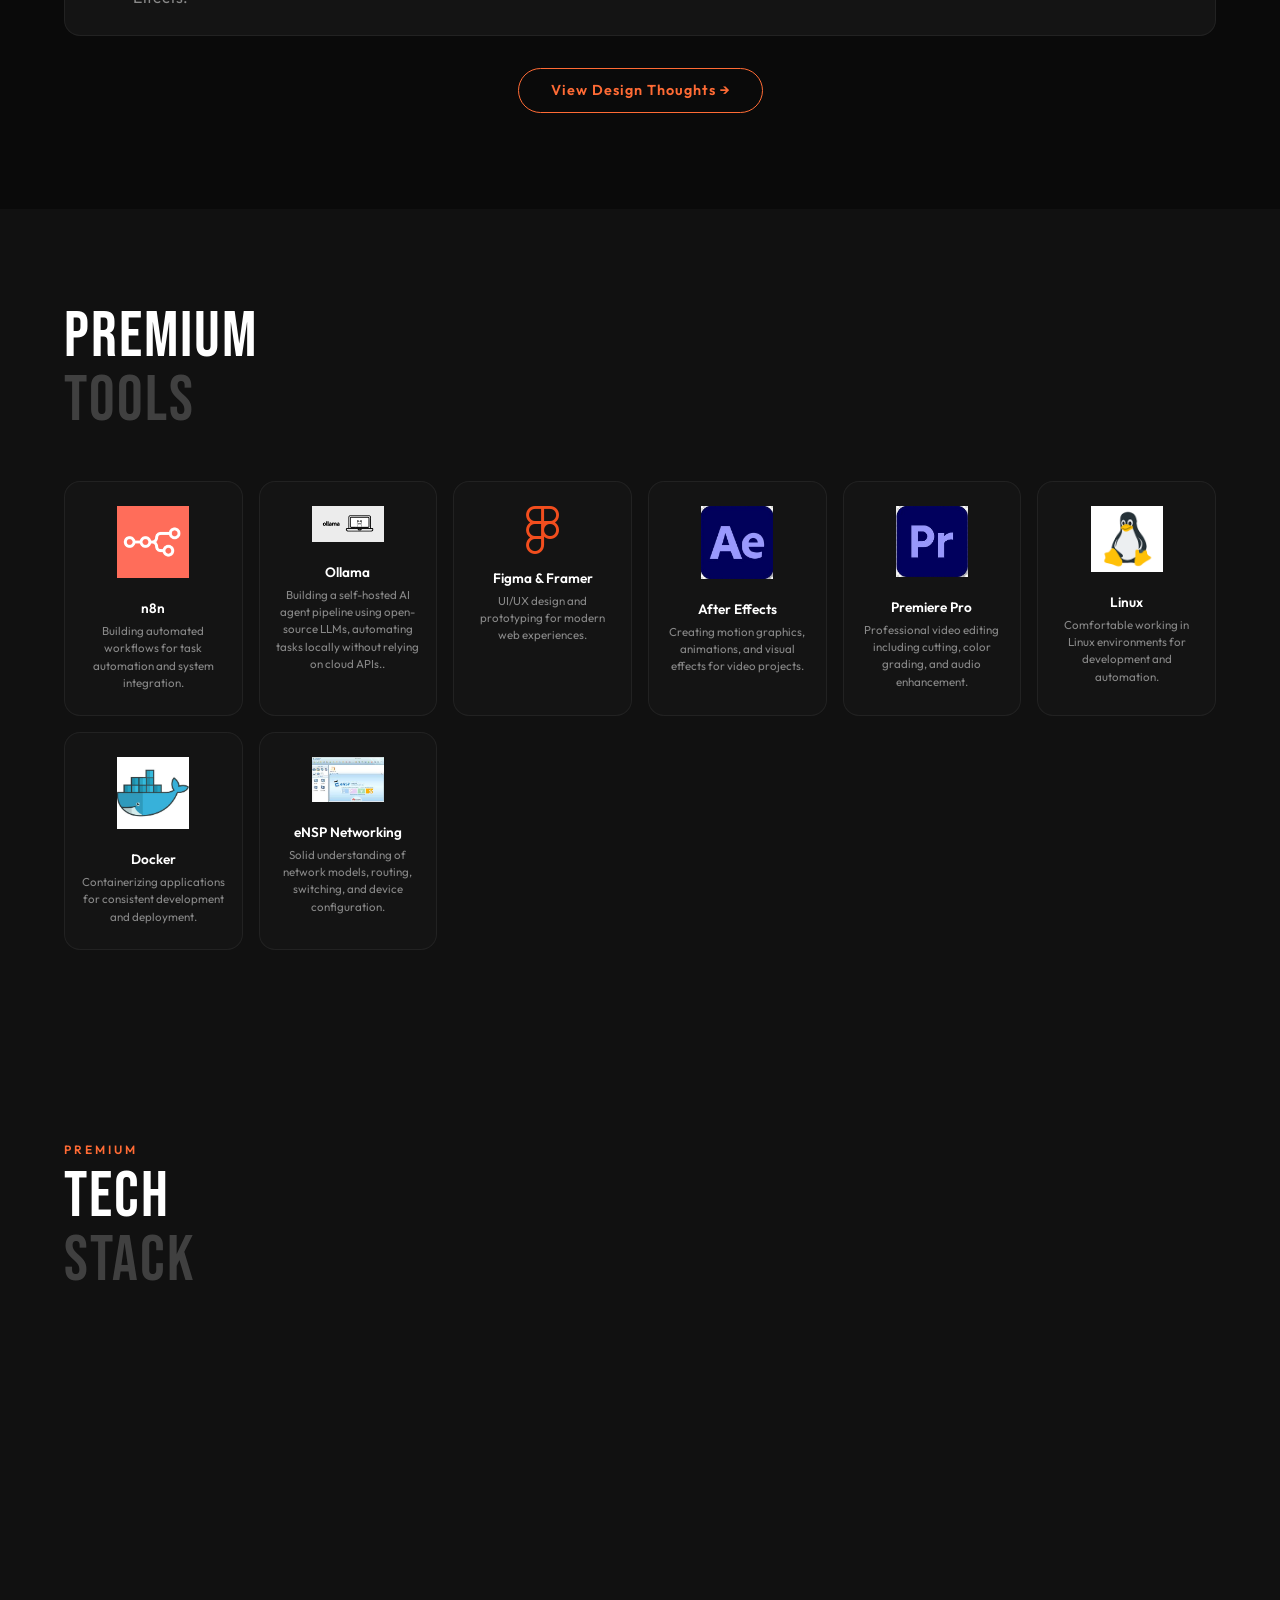
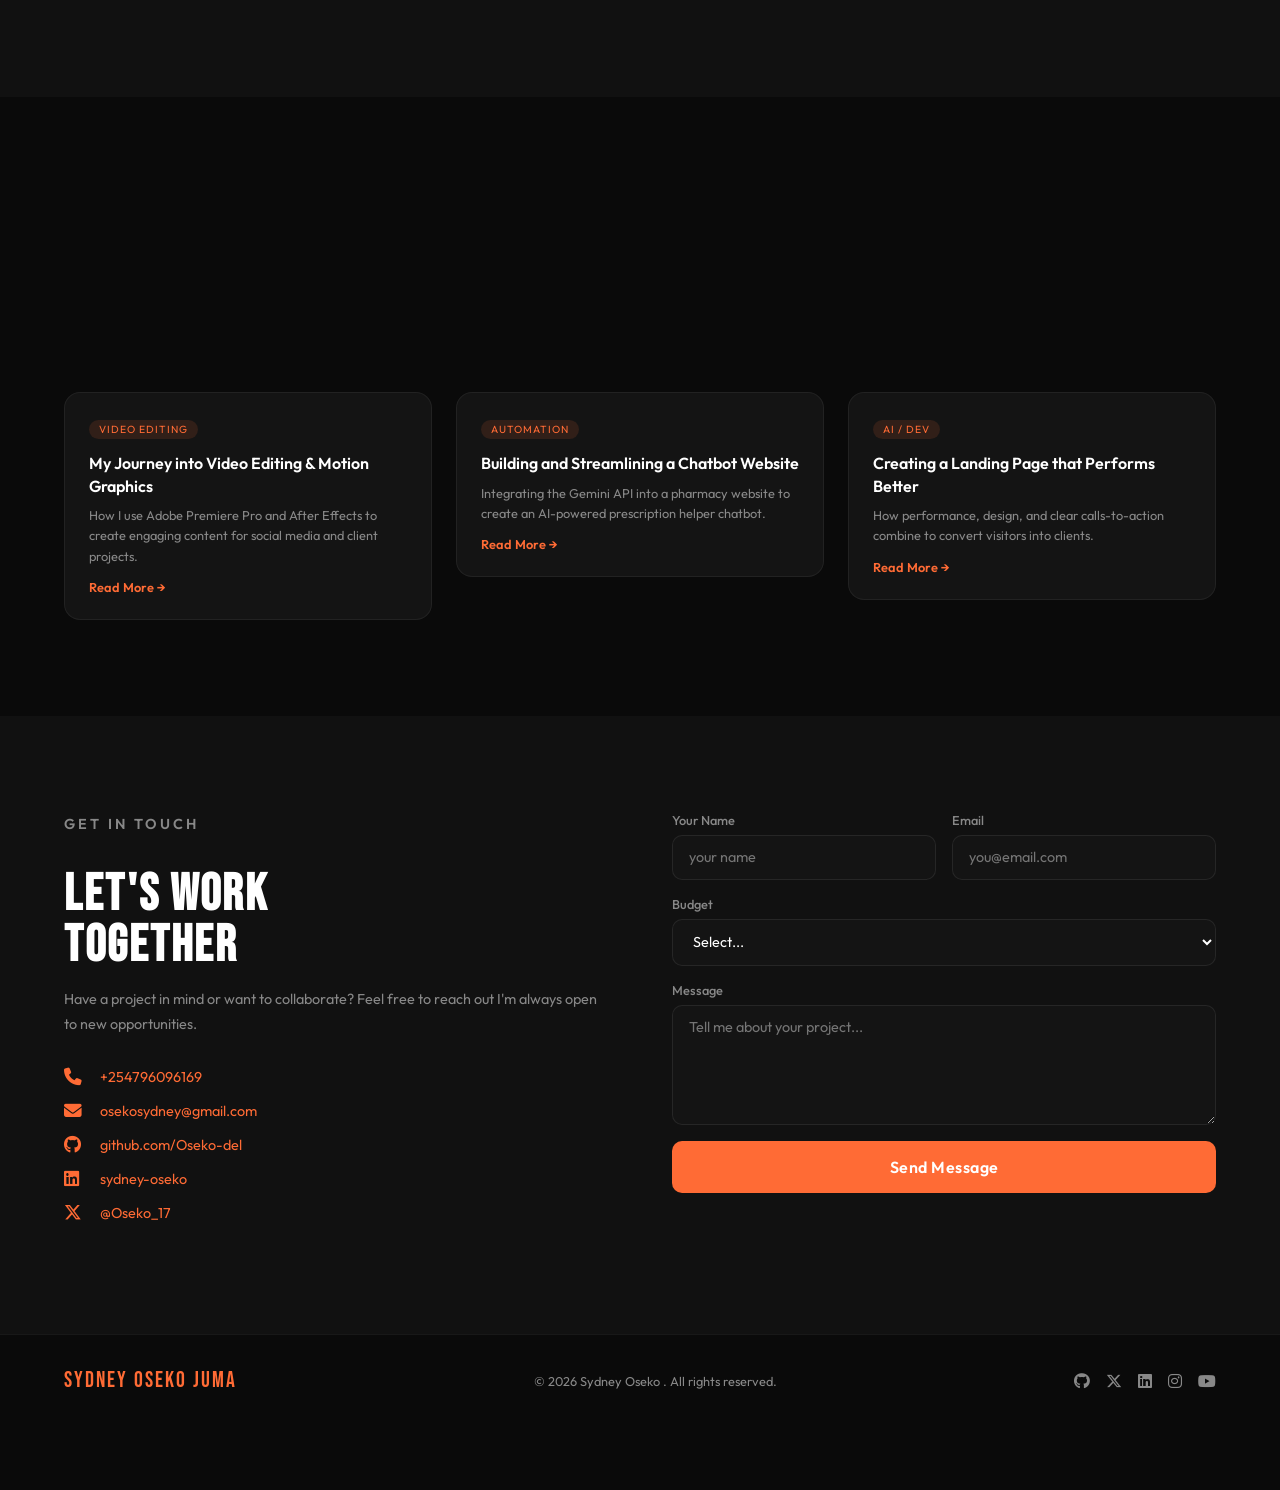
==== commit b0face8b: "added a new terminal" ====
--- a/index.html
+++ b/index.html
@@ -93,6 +93,30 @@
       <small>Ask me about Sydney</small>
     </span>
   </button>
+
+  <!-- Desktop-only terminal card (hidden on screens narrower than 1280px) -->
+  <div class="hero-terminal" id="heroTerminal">
+    <div class="term-bar">
+      <span class="term-dots"><span></span><span></span><span></span></span>
+      <span class="term-title">sydney@portfolio: ~</span>
+    </div>
+    <div class="term-body" id="termBody">
+      <div class="t-line"><span class="t-prompt">~/sydney $ </span><span class="t-cmd">whoami</span></div>
+      <div class="t-out"><span class="t-hi">Sydney Oseko</span> — IT student &amp; web developer</div>
+      <div class="t-line"><span class="t-prompt">~/sydney $ </span><span class="t-cmd">currently_building</span></div>
+      <div class="t-out"><span class="t-hi">Kejanii</span> — smart housing platform for Kenya</div>
+      <div class="t-line"><span class="t-prompt">~/sydney $ </span><span class="t-cmd">stack</span></div>
+      <div class="t-out">React · Node.js · Python · PostgreSQL · AI agents</div>
+      <div class="t-line"><span class="t-prompt">~/sydney $ </span><span class="t-cmd">education</span></div>
+      <div class="t-out"><span class="t-hi">BSc Information Technology</span> — TUM</div>
+      <div class="t-line"><span class="t-prompt">~/sydney $ </span><span class="t-cmd">also_do</span></div>
+      <div class="t-out">Web development · video editing · motion graphics</div>
+    </div>
+    <div class="term-foot">
+      <span class="term-status"><span class="term-live"></span>Open to internships &amp; freelance</span>
+      <a class="term-link" href="#projects">View projects →</a>
+    </div>
+  </div>
 
   <div class="hero-text">
     <div class="hero-title">
@@ -589,5 +613,58 @@
    onmouseout="this.style.opacity='0.5'">
   ↑
 </button>
+
+<!-- HERO TERMINAL: typing animation (desktop only; the card is hidden on small screens) -->
+<script>
+(function () {
+  var card = document.getElementById('heroTerminal');
+  var body = document.getElementById('termBody');
+  if (!card || !body) return;
+  if (card.offsetParent === null) return;                        // hidden on small screens, skip
+  if (window.matchMedia('(prefers-reduced-motion: reduce)').matches) return; // keep the finished text
+
+  var lines = [
+    { cmd: 'whoami',             hi: 'Sydney Oseko', rest: ' — IT student & web developer' },
+    { cmd: 'currently_building', hi: 'Kejanii',      rest: ' — smart housing platform for Kenya' },
+    { cmd: 'stack',              hi: '',             rest: 'React · Node.js · Python · PostgreSQL · AI agents' },
+    { cmd: 'education',          hi: 'BSc Information Technology', rest: ' — TUM' },
+    { cmd: 'also_do',            hi: '',             rest: 'Web development · video editing · motion graphics' }
+  ];
+
+  function sleep(ms) { return new Promise(function (r) { setTimeout(r, ms); }); }
+  async function typeInto(el, text, speed) {
+    for (var i = 0; i < text.length; i++) { el.textContent += text.charAt(i); await sleep(speed); }
+  }
+  function makePrompt() {
+    var row = document.createElement('div'); row.className = 't-line';
+    var pr = document.createElement('span'); pr.className = 't-prompt'; pr.textContent = '~/sydney $ ';
+    var cmd = document.createElement('span'); cmd.className = 't-cmd';
+    var cur = document.createElement('span'); cur.className = 't-cursor';
+    row.appendChild(pr); row.appendChild(cmd); row.appendChild(cur);
+    body.appendChild(row);
+    return { cmd: cmd, cur: cur };
+  }
+
+  async function run() {
+    body.innerHTML = '';
+    await sleep(1100);                                           // wait for the card to fade in
+    for (var i = 0; i < lines.length; i++) {
+      var p = makePrompt();
+      await typeInto(p.cmd, lines[i].cmd, 45);
+      await sleep(280);
+      p.cur.remove();
+      var out = document.createElement('div'); out.className = 't-out';
+      var hi = document.createElement('span'); hi.className = 't-hi';
+      var rest = document.createElement('span');
+      out.appendChild(hi); out.appendChild(rest); body.appendChild(out);
+      await typeInto(hi, lines[i].hi, 18);
+      await typeInto(rest, lines[i].rest, 12);
+      await sleep(350);
+    }
+    makePrompt();                                                // final blinking cursor
+  }
+  run();
+})();
+</script>
 </body>
 </html>
--- a/style.css
+++ b/style.css
@@ -339,7 +339,7 @@
 .project-thumb-inner.orange { background: #1c1c1c; }
 .project-thumb-inner.green { background: #003acc; }
 .project-thumb-inner.blue { background: #dc4d0b; }
-.project-thumb-inner.kejanii { background: linear-gradient(135deg, #0f5132, #198754); color: #fff; }
+.project-thumb-inner.kejanii { background: linear-gradient(135deg, #ffffff, #b93d21); color: #ffffff; }
 .project-thumb .tag {
   position: absolute;
   top: 12px; right: 12px;
@@ -936,6 +936,92 @@
   .syd-bot-pill { bottom: 1rem; right: 1rem; padding: 0.6rem 0.9rem; }
 }
 
+
+/* ============================================================
+   HERO TERMINAL — desktop only (hidden under 1280px wide)
+============================================================ */
+.hero-terminal { display: none; }
+@media (min-width: 1280px) {
+  .hero-terminal {
+    display: block;
+    position: absolute;
+    top: 9rem;
+    right: 3rem;
+    width: 340px;
+    z-index: 2;
+    background: #0d1117;
+    border: 1px solid var(--border-strong);
+    border-radius: 14px;
+    overflow: hidden;
+    box-shadow: 0 20px 50px var(--shadow-soft);
+    font-family: ui-monospace, SFMono-Regular, Menlo, Consolas, 'Liberation Mono', monospace;
+    opacity: 0;
+    transform: translateX(30px);
+    animation: fadeRight 0.8s ease 0.6s forwards;
+  }
+}
+@media (min-width: 1440px) {
+  .hero-terminal { width: 400px; right: 4rem; }
+}
+.term-bar {
+  display: flex;
+  align-items: center;
+  gap: 0.8rem;
+  padding: 0.65rem 1rem;
+  background: #161b22;
+  border-bottom: 1px solid rgba(255,255,255,0.08);
+}
+.term-dots { display: flex; gap: 6px; }
+.term-dots span { width: 10px; height: 10px; border-radius: 50%; background: #ff5f56; }
+.term-dots span:nth-child(2) { background: #ffbd2e; }
+.term-dots span:nth-child(3) { background: #27c93f; }
+.term-title { font-size: 0.7rem; color: #8b949e; }
+.term-body {
+  padding: 1rem 1.1rem;
+  min-height: 340px;
+  font-size: 0.8rem;
+  line-height: 1.7;
+  color: #c9d1d9;
+}
+.t-prompt { color: var(--orange); }
+.t-cmd { color: #e6edf3; }
+.t-out { color: #8b949e; margin-bottom: 0.5rem; }
+.t-hi { color: var(--orange); font-weight: 600; }
+.t-cursor {
+  display: inline-block;
+  width: 0.55em;
+  height: 1.05em;
+  background: var(--orange);
+  vertical-align: text-bottom;
+  margin-left: 2px;
+  animation: termBlink 1s steps(1) infinite;
+}
+@keyframes termBlink { 50% { opacity: 0; } }
+.term-foot {
+  display: flex;
+  justify-content: space-between;
+  align-items: center;
+  gap: 0.8rem;
+  padding: 0.7rem 1.1rem;
+  border-top: 1px solid rgba(255,255,255,0.08);
+  font-size: 0.72rem;
+}
+.term-status { display: flex; align-items: center; gap: 0.5rem; color: #c9d1d9; }
+.term-live {
+  width: 8px;
+  height: 8px;
+  border-radius: 50%;
+  background: #3ddc84;
+  animation: termPulse 2s infinite;
+}
+@keyframes termPulse {
+  0%   { box-shadow: 0 0 0 0 rgba(61,220,132,0.6); }
+  70%  { box-shadow: 0 0 0 7px rgba(61,220,132,0); }
+  100% { box-shadow: 0 0 0 0 rgba(61,220,132,0); }
+}
+.term-link { color: var(--orange); text-decoration: none; white-space: nowrap; }
+.term-link:hover { text-decoration: underline; }
+
 /* Respect people who turn animations off in their OS */
 @media (prefers-reduced-motion: reduce) {
   *, *::before, *::after {
